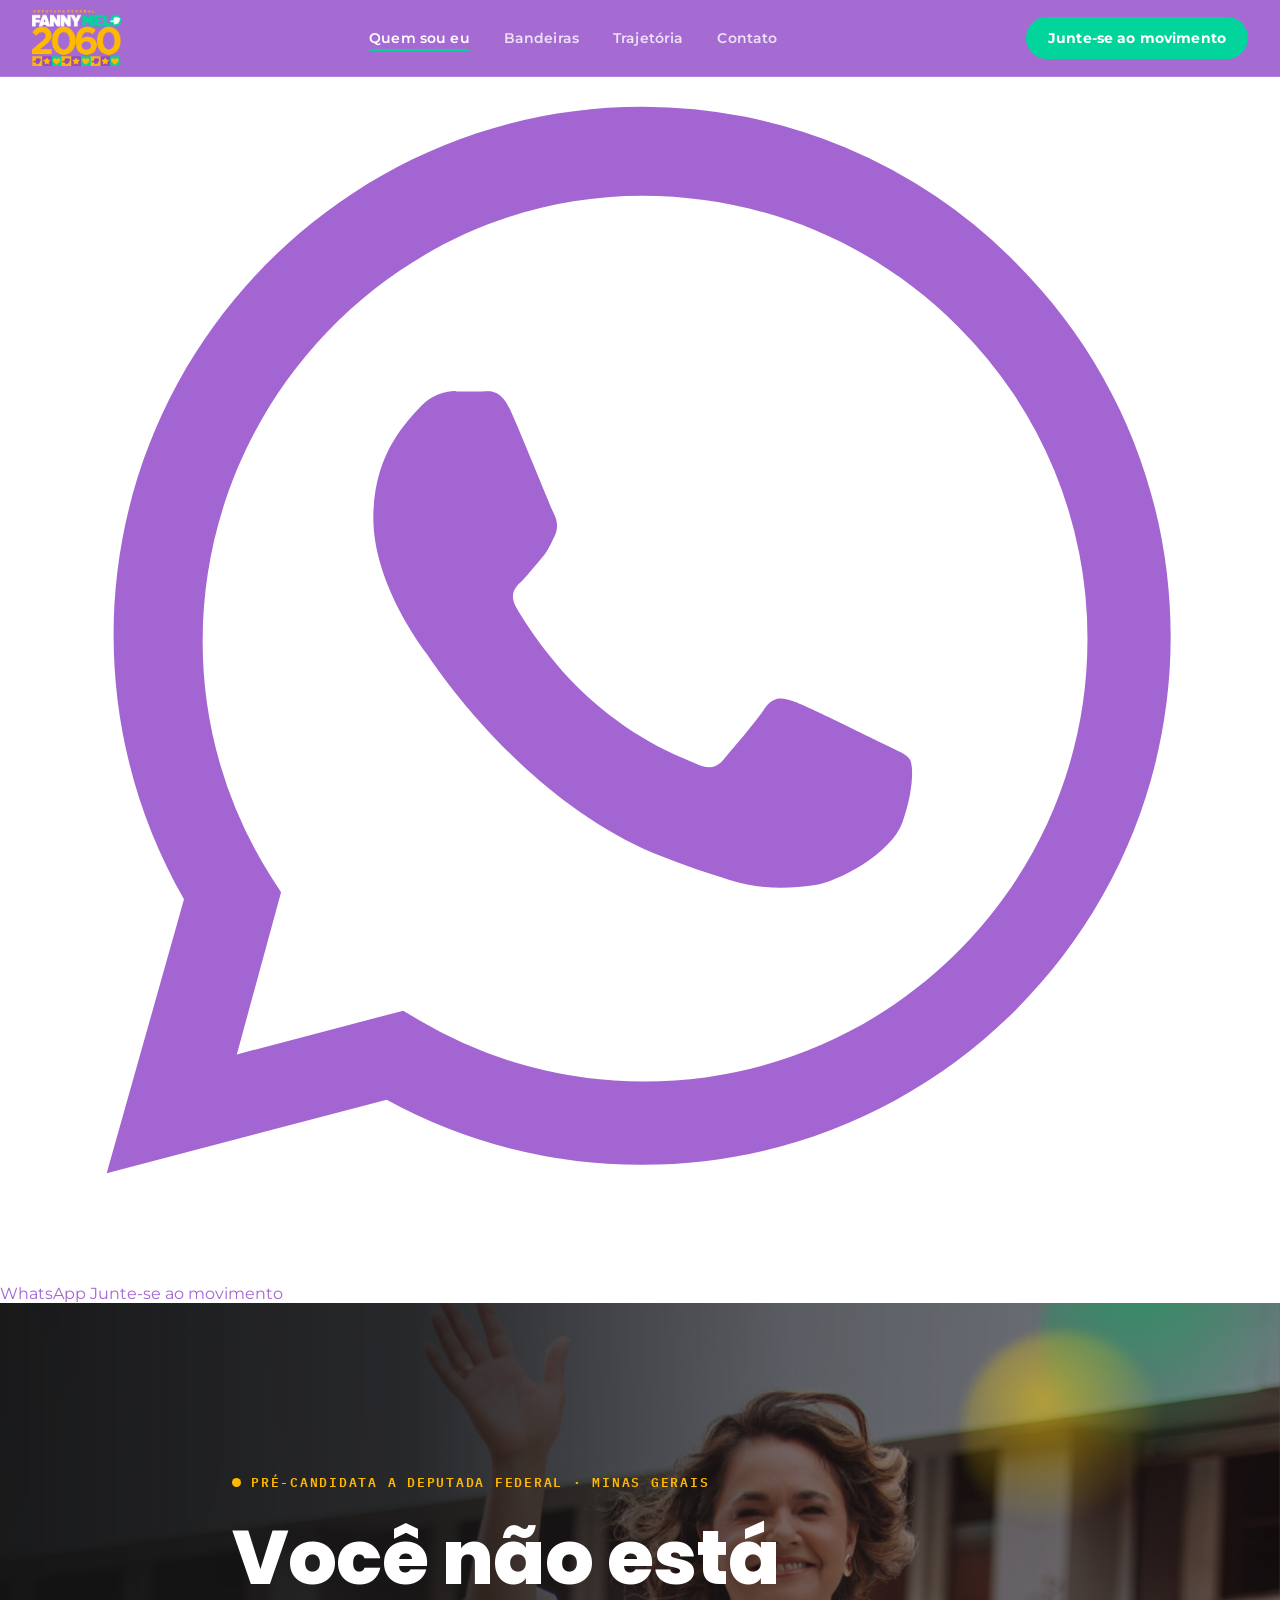
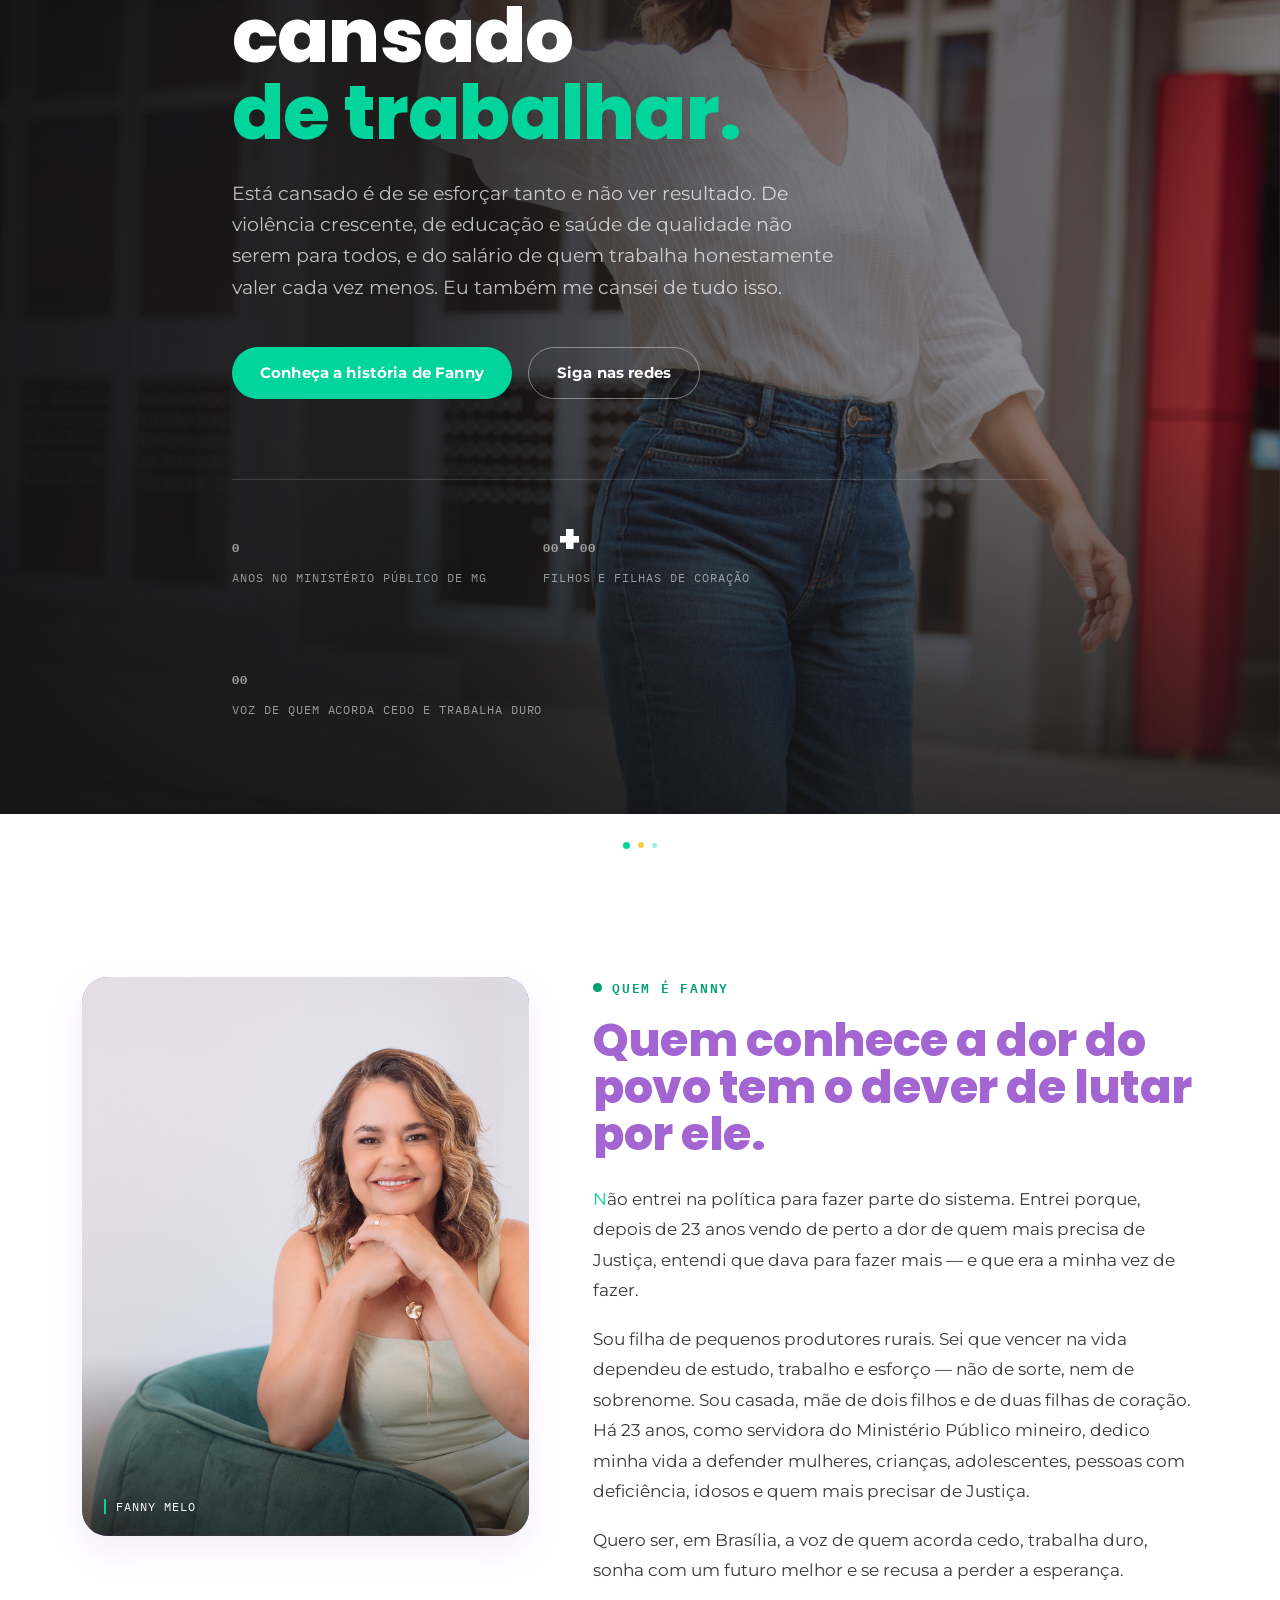
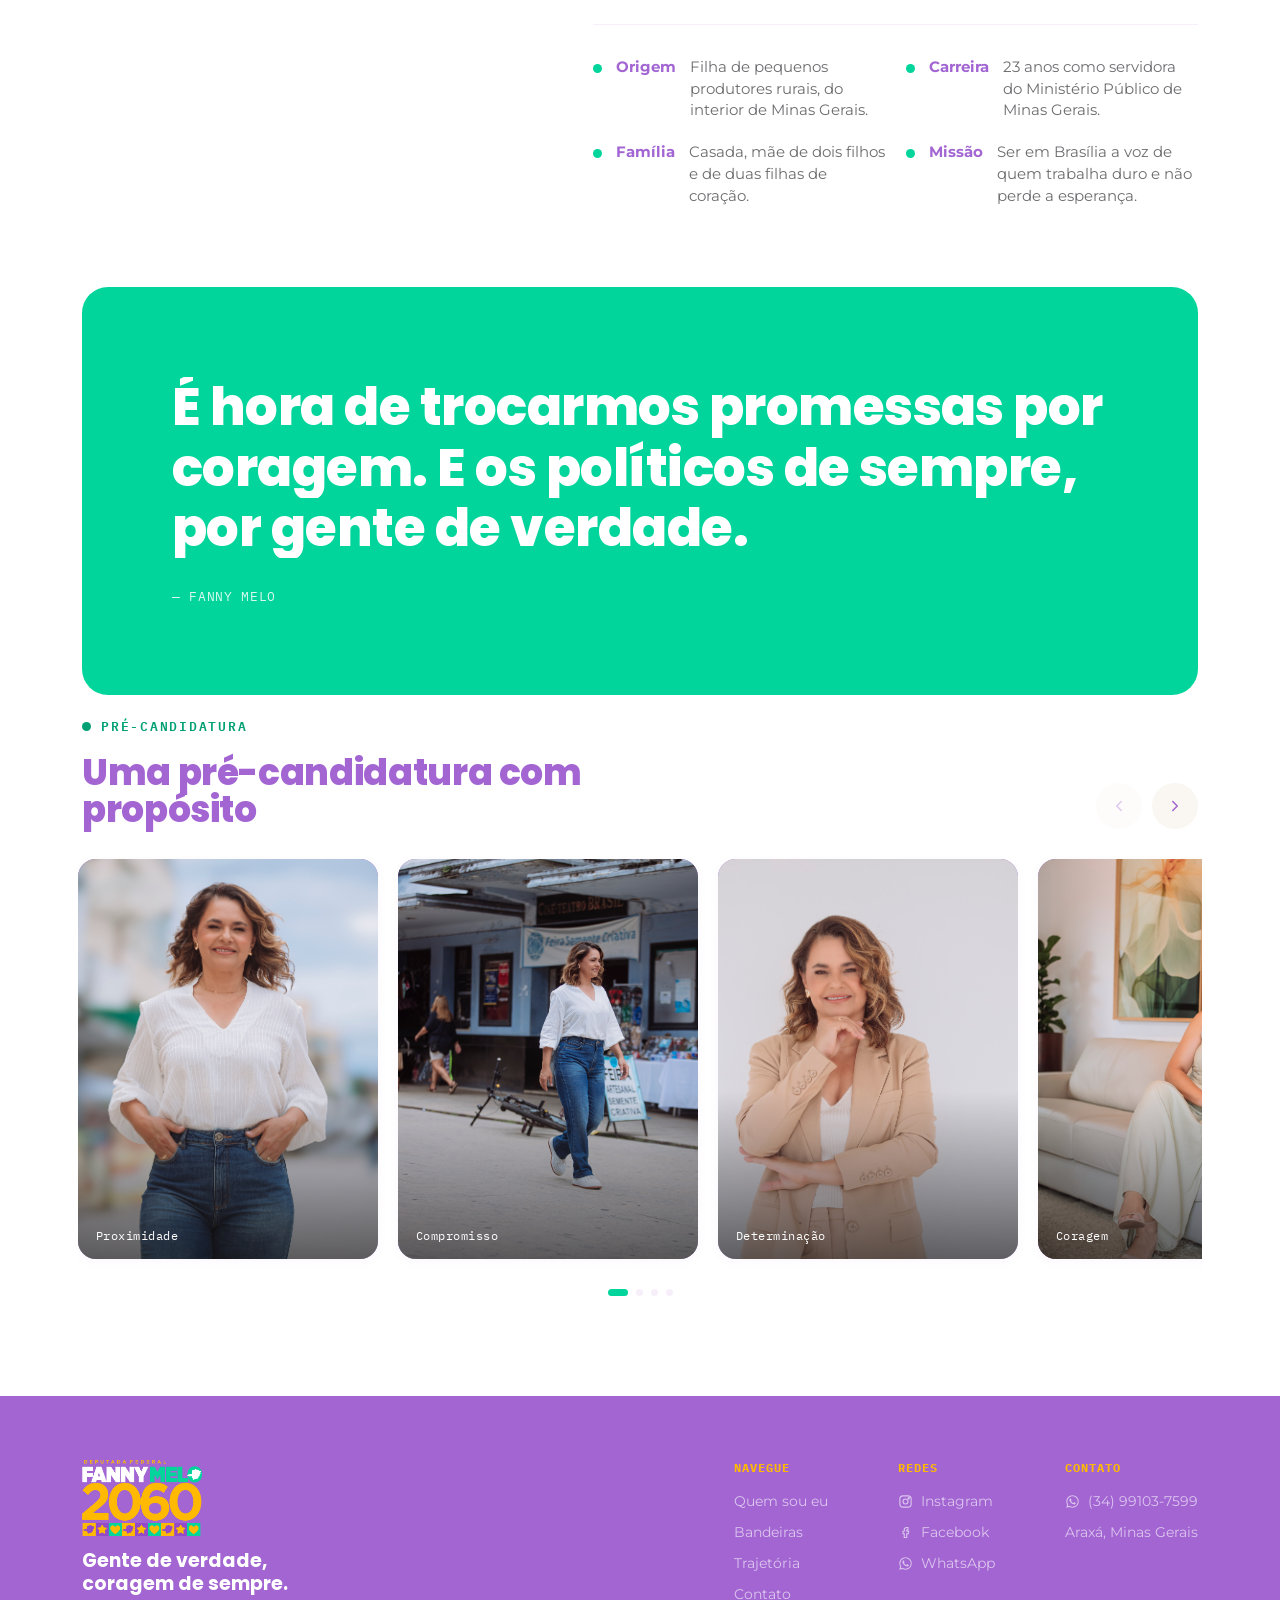
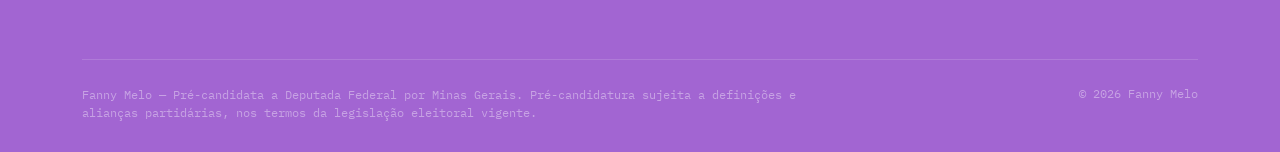
==== index.html @ 4b8de4c1 "Adiciona contadores animados e barra de acao mobile" ====
<!DOCTYPE html>
<html lang="pt-BR">
<head>
<meta charset="UTF-8">
<meta name="viewport" content="width=device-width, initial-scale=1.0">
<title>Fanny Melo | Pré-candidata a Deputada Federal</title>
<meta name="description" content="Fanny Melo — 23 anos defendendo mulheres, crianças, idosos e quem mais precisa de Justiça. Pré-candidata a Deputada Federal por Minas Gerais.">
<link rel="icon" href="data:image/svg+xml,%3Csvg xmlns='http://www.w3.org/2000/svg' viewBox='0 0 100 100'%3E%3Crect width='100' height='100' rx='20' fill='%23A265D2'/%3E%3Ccircle cx='32' cy='34' r='16' fill='%2300A859'/%3E%3Ccircle cx='58' cy='58' r='16' fill='%23FFB901'/%3E%3C/svg%3E">
<link rel="preconnect" href="https://fonts.googleapis.com">
<link rel="preconnect" href="https://fonts.gstatic.com" crossorigin>
<link href="https://fonts.googleapis.com/css2?family=Poppins:wght@600;700;800&family=Montserrat:wght@400;500;600;700;800&family=IBM+Plex+Mono:wght@500;600&display=swap" rel="stylesheet">
<link rel="stylesheet" href="assets/site.css">
</head>
<body>

<div class="scroll-progress" id="scrollProgress"></div>

<!-- ============ NAV ============ -->
<header class="nav">
  <a href="index.html" class="brand">
    <img src="assets/logo-fanny-melo.png" alt="Fanny Melo" class="logo-img">
  </a>
  <nav class="nav-links">
    <a href="index.html" class="active">Quem sou eu</a>
    <a href="bandeiras.html">Bandeiras</a>
    <a href="trajetoria.html">Trajetória</a>
    <a href="contato.html">Contato</a>
  </nav>
  <a href="contato.html" class="nav-cta">Junte-se ao movimento</a>
  <button class="burger" id="burgerBtn" aria-label="Abrir menu">
    <span></span><span></span><span></span>
  </button>
</header>

<div class="mobile-panel" id="mobilePanel">
  <a href="index.html">Quem <span>sou</span> eu</a>
  <a href="bandeiras.html">Band<span>e</span>iras</a>
  <a href="trajetoria.html">Trajet<span>ó</span>ria</a>
  <a href="contato.html">Cont<span>a</span>to</a>
</div>

<div class="mobile-action-bar">
  <a class="mab-btn mab-whats" href="https://wa.me/5534991037599" target="_blank" rel="noopener">
    <svg viewBox="0 0 24 24" fill="currentColor"><path d="M12.04 2C6.58 2 2.13 6.45 2.13 11.91c0 1.75.46 3.45 1.32 4.95L2 22l5.25-1.38a9.9 9.9 0 0 0 4.79 1.22h.01c5.46 0 9.9-4.45 9.9-9.9 0-2.65-1.03-5.14-2.9-7.01A9.82 9.82 0 0 0 12.04 2m0 1.67c2.24 0 4.35.87 5.93 2.46a8.23 8.23 0 0 1 2.42 5.86c0 4.57-3.72 8.29-8.31 8.29a8.27 8.27 0 0 1-4.22-1.15l-.3-.18-3.12.82.83-3.04-.2-.31a8.2 8.2 0 0 1-1.27-4.4c0-4.58 3.73-8.35 8.24-8.35M8.53 7.33c-.16 0-.43.06-.66.31-.22.25-.87.85-.87 2.07 0 1.22.89 2.4 1.01 2.56.12.17 1.75 2.67 4.25 3.73.6.24 1.06.39 1.42.5.6.19 1.14.16 1.57.1.48-.07 1.46-.6 1.67-1.18.21-.58.21-1.07.14-1.18-.06-.1-.23-.16-.47-.28-.25-.12-1.46-.72-1.69-.8-.22-.08-.39-.12-.56.12-.16.25-.64.8-.78.97-.14.16-.29.18-.53.06-.25-.12-1.04-.38-1.98-1.22-.73-.65-1.23-1.46-1.37-1.7-.14-.25-.02-.38.11-.5.11-.11.25-.29.37-.43.12-.14.16-.25.24-.41.08-.17.04-.31-.02-.43-.06-.12-.56-1.36-.78-1.86-.2-.48-.4-.42-.56-.42h-.47Z"/></svg>
    WhatsApp
  </a>
  <a class="mab-btn mab-primary" href="contato.html#redes">Junte-se ao movimento</a>
</div>

<!-- ============ HERO ============ -->
<section class="hero" id="topo">
  <div class="hero-bg"><img src="assets/hero-fanny.jpg" alt="Fanny Melo caminhando em uma rua de Minas Gerais, acenando"></div>
  <div class="hero-blobs"><div class="b1"></div><div class="b2"></div></div>
  <div class="wrap hero-inner">
    <div class="eyebrow reveal">Pré-candidata a<br class="mobile-break"> Deputada Federal ·<br class="mobile-break"> Minas Gerais</div>
    <h1 class="reveal" data-split>Você não está cansado <span class="hl">de trabalhar.</span></h1>
    <p class="lede reveal">
      Está cansado é de se esforçar tanto e não ver resultado. De violência crescente, de educação e
      saúde de qualidade não serem para todos, e do salário de quem trabalha honestamente valer cada vez menos.
      Eu também me cansei de tudo isso.
    </p>
    <div class="hero-ctas reveal">
      <a href="#quem-e-fanny" class="btn btn-primary">Conheça a história de Fanny</a>
      <a href="contato.html#redes" class="btn btn-outline">Siga nas redes</a>
    </div>
    <div class="hero-strip reveal">
      <div class="stat"><b><span class="count" data-count="23">0</span></b><span>Anos no Ministério Público de MG</span></div>
      <div class="stat"><b><span class="count" data-count="2" data-pad="2">00</span>+<span class="count" data-count="2" data-pad="2">00</span></b><span>Filhos e filhas de coração</span></div>
      <div class="stat"><b><span class="count" data-count="1" data-pad="2">00</span></b><span>Voz de quem acorda cedo e trabalha duro</span></div>
    </div>
  </div>
</section>

<div class="divider" aria-hidden="true"><span></span><span></span><span></span></div>

<!-- ============ QUEM É FANNY ============ -->
<section class="bio" id="quem-e-fanny">
  <div class="wrap bio-grid">
    <div class="bio-visual reveal img-reveal">
      <img src="assets/bio-fanny.jpg" alt="Fanny Melo, pré-candidata a Deputada Federal por Minas Gerais">
      <span class="tag">Fanny Melo</span>
    </div>
    <div class="bio-text">
      <div class="eyebrow reveal">Quem é Fanny</div>
      <h2 class="reveal" data-split>Quem conhece a dor do povo tem o dever de lutar por ele.</h2>
      <p class="reveal first-word">
        Não entrei na política para fazer parte do sistema. Entrei porque, depois de 23 anos vendo de perto
        a dor de quem mais precisa de Justiça, entendi que dava para fazer mais — e que era a minha vez de fazer.
      </p>
      <p class="reveal">
        Sou filha de pequenos produtores rurais. Sei que vencer na vida dependeu de estudo, trabalho e esforço —
        não de sorte, nem de sobrenome. Sou casada, mãe de dois filhos e de duas filhas de coração. Há 23 anos, como
        servidora do Ministério Público mineiro, dedico minha vida a defender mulheres, crianças, adolescentes,
        pessoas com deficiência, idosos e quem mais precisar de Justiça.
      </p>
      <p class="reveal">
        Quero ser, em Brasília, a voz de quem acorda cedo, trabalha duro, sonha com um futuro melhor e se recusa
        a perder a esperança.
      </p>

      <div class="bio-facts reveal">
        <div><span class="dot-ic"></span><div><b>Origem</b><p>Filha de pequenos produtores rurais, do interior de Minas Gerais.</p></div></div>
        <div><span class="dot-ic"></span><div><b>Carreira</b><p>23 anos como servidora do Ministério Público de Minas Gerais.</p></div></div>
        <div><span class="dot-ic"></span><div><b>Família</b><p>Casada, mãe de dois filhos e de duas filhas de coração.</p></div></div>
        <div><span class="dot-ic"></span><div><b>Missão</b><p>Ser em Brasília a voz de quem trabalha duro e não perde a esperança.</p></div></div>
      </div>
    </div>
  </div>
</section>

<!-- ============ QUOTE ============ -->
<div class="wrap">
  <section class="quote-block">
    <span class="quote-mark" aria-hidden="true">"</span>
    <div class="wrap">
      <blockquote class="reveal" data-split>
        É hora de trocarmos promessas por coragem. E os políticos de sempre, por gente de verdade.
      </blockquote>
      <cite class="reveal">— Fanny Melo</cite>
    </div>
  </section>
</div>

<!-- ============ GALERIA ============ -->
<section class="gallery-section">
  <div class="wrap">
    <div class="gallery-head-row">
      <div class="section-head reveal" style="margin-bottom:0;">
        <div class="eyebrow">Pré-candidatura</div>
        <h2 style="font-size:clamp(26px,3vw,36px);">Uma pré-candidatura com propósito</h2>
      </div>
      <div class="carousel-arrows reveal">
        <button class="carousel-arrow" id="galPrev" aria-label="Foto anterior">
          <svg width="18" height="18" viewBox="0 0 24 24" fill="none" stroke="currentColor" stroke-width="2" stroke-linecap="round" stroke-linejoin="round"><path d="M15 18l-6-6 6-6"/></svg>
        </button>
        <button class="carousel-arrow" id="galNext" aria-label="Próxima foto">
          <svg width="18" height="18" viewBox="0 0 24 24" fill="none" stroke="currentColor" stroke-width="2" stroke-linecap="round" stroke-linejoin="round"><path d="M9 18l6-6-6-6"/></svg>
        </button>
      </div>
    </div>
    <div class="carousel">
      <div class="carousel-track" id="galTrack">
        <figure class="reveal">
          <img src="assets/gallery-2.jpg" alt="Fanny Melo caminhando pelo centro de Araxá, Minas Gerais">
          <figcaption>Proximidade</figcaption>
        </figure>
        <figure class="reveal">
          <img src="assets/gallery-4.jpg" alt="Fanny Melo na Feira Semente Criativa, em Araxá">
          <figcaption>Compromisso</figcaption>
        </figure>
        <figure class="reveal">
          <img src="assets/gallery-3.jpg" alt="Fanny Melo com o Cristo de Araxá ao fundo">
          <figcaption>Determinação</figcaption>
        </figure>
        <figure class="reveal">
          <img src="assets/gallery-1.jpg" alt="Fanny Melo em retrato institucional">
          <figcaption>Coragem</figcaption>
        </figure>
      </div>
    </div>
    <div class="carousel-dots-row">
      <div class="carousel-dots" id="galDots"></div>
    </div>
  </div>
</section>

<!-- ============ FOOTER ============ -->
<footer>
  <div class="wrap">
    <div class="footer-top">
      <div>
        <img src="assets/logo-fanny-melo.png" alt="Fanny Melo" class="logo-img">
        <div class="slogan">Gente de verdade, coragem de sempre.</div>
      </div>
      <div class="footer-cols">
        <div class="footer-col">
          <h4>Navegue</h4>
          <a href="index.html">Quem sou eu</a>
          <a href="bandeiras.html">Bandeiras</a>
          <a href="trajetoria.html">Trajetória</a>
          <a href="contato.html">Contato</a>
        </div>
        <div class="footer-col">
          <h4>Redes</h4>
          <a href="https://www.instagram.com/fannymelo.araxa/" target="_blank" rel="noopener">
            <svg viewBox="0 0 24 24" fill="none" stroke="currentColor" stroke-width="1.8"><rect x="3" y="3" width="18" height="18" rx="5"/><circle cx="12" cy="12" r="4"/><circle cx="17.2" cy="6.8" r="1"/></svg>
            Instagram
          </a>
          <a href="https://www.facebook.com/fannymelo.araxa/" target="_blank" rel="noopener">
            <svg viewBox="0 0 24 24" fill="none" stroke="currentColor" stroke-width="1.8"><path d="M14 8h2V4h-2a4 4 0 0 0-4 4v2H8v4h2v6h4v-6h2.5l.5-4H14V8z"/></svg>
            Facebook
          </a>
          <a href="https://wa.me/5534991037599" target="_blank" rel="noopener">
            <svg viewBox="0 0 24 24" fill="currentColor"><path d="M12.04 2C6.58 2 2.13 6.45 2.13 11.91c0 1.75.46 3.45 1.32 4.95L2 22l5.25-1.38a9.9 9.9 0 0 0 4.79 1.22h.01c5.46 0 9.9-4.45 9.9-9.9 0-2.65-1.03-5.14-2.9-7.01A9.82 9.82 0 0 0 12.04 2m0 1.67c2.24 0 4.35.87 5.93 2.46a8.23 8.23 0 0 1 2.42 5.86c0 4.57-3.72 8.29-8.31 8.29a8.27 8.27 0 0 1-4.22-1.15l-.3-.18-3.12.82.83-3.04-.2-.31a8.2 8.2 0 0 1-1.27-4.4c0-4.58 3.73-8.35 8.24-8.35M8.53 7.33c-.16 0-.43.06-.66.31-.22.25-.87.85-.87 2.07 0 1.22.89 2.4 1.01 2.56.12.17 1.75 2.67 4.25 3.73.6.24 1.06.39 1.42.5.6.19 1.14.16 1.57.1.48-.07 1.46-.6 1.67-1.18.21-.58.21-1.07.14-1.18-.06-.1-.23-.16-.47-.28-.25-.12-1.46-.72-1.69-.8-.22-.08-.39-.12-.56.12-.16.25-.64.8-.78.97-.14.16-.29.18-.53.06-.25-.12-1.04-.38-1.98-1.22-.73-.65-1.23-1.46-1.37-1.7-.14-.25-.02-.38.11-.5.11-.11.25-.29.37-.43.12-.14.16-.25.24-.41.08-.17.04-.31-.02-.43-.06-.12-.56-1.36-.78-1.86-.2-.48-.4-.42-.56-.42h-.47Z"/></svg>
            WhatsApp
          </a>
        </div>
        <div class="footer-col">
          <h4>Contato</h4>
          <a href="https://wa.me/5534991037599" target="_blank" rel="noopener">
            <svg viewBox="0 0 24 24" fill="currentColor"><path d="M12.04 2C6.58 2 2.13 6.45 2.13 11.91c0 1.75.46 3.45 1.32 4.95L2 22l5.25-1.38a9.9 9.9 0 0 0 4.79 1.22h.01c5.46 0 9.9-4.45 9.9-9.9 0-2.65-1.03-5.14-2.9-7.01A9.82 9.82 0 0 0 12.04 2m0 1.67c2.24 0 4.35.87 5.93 2.46a8.23 8.23 0 0 1 2.42 5.86c0 4.57-3.72 8.29-8.31 8.29a8.27 8.27 0 0 1-4.22-1.15l-.3-.18-3.12.82.83-3.04-.2-.31a8.2 8.2 0 0 1-1.27-4.4c0-4.58 3.73-8.35 8.24-8.35M8.53 7.33c-.16 0-.43.06-.66.31-.22.25-.87.85-.87 2.07 0 1.22.89 2.4 1.01 2.56.12.17 1.75 2.67 4.25 3.73.6.24 1.06.39 1.42.5.6.19 1.14.16 1.57.1.48-.07 1.46-.6 1.67-1.18.21-.58.21-1.07.14-1.18-.06-.1-.23-.16-.47-.28-.25-.12-1.46-.72-1.69-.8-.22-.08-.39-.12-.56.12-.16.25-.64.8-.78.97-.14.16-.29.18-.53.06-.25-.12-1.04-.38-1.98-1.22-.73-.65-1.23-1.46-1.37-1.7-.14-.25-.02-.38.11-.5.11-.11.25-.29.37-.43.12-.14.16-.25.24-.41.08-.17.04-.31-.02-.43-.06-.12-.56-1.36-.78-1.86-.2-.48-.4-.42-.56-.42h-.47Z"/></svg>
            (34) 99103-7599
          </a>
          <p>Araxá, Minas Gerais</p>
        </div>
      </div>
    </div>
    <div class="footer-bottom">
      <p class="footer-legal">Fanny Melo — Pré-candidata a Deputada Federal por Minas Gerais. Pré-candidatura sujeita a definições e alianças partidárias, nos termos da legislação eleitoral vigente.</p>
      <p>© 2026 Fanny Melo</p>
    </div>
  </div>
</footer>

<script src="assets/site.js" defer></script>
</body>
</html>
---- assets/site.css ----
/* ============ TOKENS ============ */
:root{
  --branco:#FFFFFF;
  --off-white:#FAF7F2;
  --grafite:#A265D2;
  --grafite-2:#38383a;
  --grafite-3:#6d6d70;
  --laranja:#01D59B;
  --laranja-escuro:#01A074;
  --laranja-fumo:#E5FAF3;
  --dourado:#FFB901;
  --linha-clara: rgba(162,101,210,0.10);
  --linha-escura: rgba(255,255,255,0.14);
  --display: 'Poppins', sans-serif;
  --corpo: 'Montserrat', sans-serif;
  --mono: 'IBM Plex Mono', monospace;
  --container: 1180px;
  --r-sm: 12px;
  --r-md: 18px;
  --r-lg: 26px;
  --r-pill: 999px;
  --shadow-sm: 0 2px 10px rgba(162,101,210,.06);
  --shadow-md: 0 14px 34px rgba(162,101,210,.12);
  --shadow-warm: 0 14px 30px rgba(1,213,155,.28);
}
*{margin:0;padding:0;box-sizing:border-box;}
html{scroll-behavior:smooth;}
body{
  font-family:var(--corpo);
  color:var(--grafite);
  background:var(--branco);
  -webkit-font-smoothing:antialiased;
  overflow-x:hidden;
}
img{max-width:100%;display:block;}
a{color:inherit;text-decoration:none;}
ul{list-style:none;}
.wrap{max-width:var(--container);margin:0 auto;padding:0 32px;}
@media (max-width:640px){.wrap{padding:0 22px;}}

.eyebrow{
  font-family:var(--mono);
  font-size:12.5px;
  font-weight:600;
  letter-spacing:.14em;
  text-transform:uppercase;
  display:inline-flex;
  align-items:center;
  gap:10px;
}
.eyebrow::before{
  content:"";
  width:9px;height:9px;border-radius:50%;
  background:currentColor;
  display:inline-block;
}
.mobile-break{display:none;}
@media (max-width:640px){.mobile-break{display:inline;}}
h1,h2,h3{font-family:var(--display);font-weight:800;line-height:1.02;letter-spacing:-.01em;}

.dot-ic{width:9px;height:9px;border-radius:50%;background:var(--laranja);display:inline-block;flex-shrink:0;}

.scroll-progress{position:fixed;top:0;left:0;height:3px;width:0%;background:linear-gradient(90deg,var(--laranja),var(--dourado));z-index:200;}

/* ============ REVEAL SYSTEM ============ */
.reveal{opacity:0;transform:translateY(28px);transition:opacity .8s cubic-bezier(.2,.7,.2,1), transform .8s cubic-bezier(.2,.7,.2,1);}
.reveal.in{opacity:1;transform:translateY(0);}

/* word-stagger reveal for headlines/quotes (data-split) */
.reveal[data-split]{opacity:0;transform:none;transition:none;}
.reveal[data-split].split-ready{opacity:1;}
.split-mask{display:inline-block;overflow:hidden;vertical-align:top;}
.split-word{display:inline-block;transform:translateY(115%);opacity:0;transition:transform .8s cubic-bezier(.16,.84,.24,1), opacity .5s ease;}
.reveal.in .split-word{transform:translateY(0);opacity:1;}

/* clip-path wipe reveal for photography — clip lives on the <img>, not the
   observed container, so the IntersectionObserver always sees a full-area
   target (a clipped target can under-report its intersection ratio) */
.reveal.img-reveal{opacity:1;transform:none;}
.reveal.img-reveal img{clip-path:inset(0 0 0 100%);transition:clip-path 1.05s cubic-bezier(.16,.84,.24,1);}
.reveal.img-reveal.in img{clip-path:inset(0 0 0 0%);}

/* icon line-draw, paired with pillar-card reveal */
.ic-circle svg{stroke-dasharray:200;stroke-dashoffset:200;transition:stroke-dashoffset 1.1s cubic-bezier(.16,.84,.24,1);transition-delay:.2s;}
.reveal.in .ic-circle svg{stroke-dashoffset:0;}

@media (prefers-reduced-motion: reduce){
  .reveal, .reveal[data-split], .split-word, .reveal.img-reveal img, .hero-bg img, .ic-circle svg{
    transition:none !important; animation:none !important;
  }
  .reveal{opacity:1;transform:none;}
  .reveal[data-split]{opacity:1;}
  .split-word{opacity:1;transform:none;}
  .reveal.img-reveal img{clip-path:none;}
  .ic-circle svg{stroke-dashoffset:0;}
  .nav-cta{animation:none;}
  .pillar-card{transform:none !important;}
}

/* ============ LOGO ============ */
.logo-img{display:block;height:40px;width:auto;}
.nav .logo-img{height:56px;}
footer .logo-img{height:76px;}

/* ============ NAV ============ */
.nav{
  position:fixed;top:0;left:0;right:0;z-index:100;
  display:flex;align-items:center;justify-content:space-between;
  padding:10px 32px;
  background:rgba(162,101,210,0.96);
  backdrop-filter:blur(10px);
  border-bottom:1px solid var(--linha-escura);
  transition:background .3s ease;
}
.nav .brand{display:flex;align-items:center;gap:10px;}
.nav-links{display:flex;gap:34px;align-items:center;}
.nav-links a{
  font-family:var(--corpo);font-size:14px;font-weight:600;
  letter-spacing:.01em;color:rgba(255,255,255,.8);
  position:relative;padding:4px 0;
}
.nav-links a::after{
  content:"";position:absolute;left:0;bottom:0;height:2px;width:0;border-radius:var(--r-pill);
  background:var(--laranja);transition:width .25s ease;
}
.nav-links a:hover::after, .nav-links a.active::after{width:100%;}
.nav-links a.active{color:var(--branco);}
.nav-cta{
  font-family:var(--corpo);font-size:14px;font-weight:700;
  background:var(--laranja);color:var(--branco);
  padding:12px 22px;border-radius:var(--r-pill);letter-spacing:.01em;
  transition:background .2s ease, transform .2s ease, box-shadow .2s ease;
  white-space:nowrap;
  animation:ctaPulse 3.4s ease-in-out infinite;
}
.nav-cta:hover{background:var(--dourado);color:var(--grafite);transform:translateY(-2px);box-shadow:var(--shadow-warm);animation-play-state:paused;}
@keyframes ctaPulse{
  0%,100%{box-shadow:0 0 0 0 rgba(1,213,155,.4);}
  50%{box-shadow:0 0 0 7px rgba(1,213,155,0);}
}
.burger{display:none;flex-direction:column;gap:5px;cursor:pointer;background:none;border:none;padding:6px;}
.burger span{width:24px;height:2px;border-radius:var(--r-pill);background:var(--branco);display:block;transition:transform .25s ease, opacity .25s ease;}
.burger.open span:nth-child(1){transform:translateY(7px) rotate(45deg);}
.burger.open span:nth-child(2){opacity:0;}
.burger.open span:nth-child(3){transform:translateY(-7px) rotate(-45deg);}
.mobile-panel{
  position:fixed;inset:0;background:var(--grafite);z-index:99;
  display:flex;flex-direction:column;justify-content:center;align-items:flex-start;
  padding:32px;gap:20px;
  transform:translateY(-100%);transition:transform .4s cubic-bezier(.2,.8,.2,1);
}
.mobile-panel.open{transform:translateY(0);}
.mobile-panel a{
  font-family:var(--display);font-size:24px;color:var(--branco);font-weight:700;
}
.mobile-panel a span{color:var(--laranja);}

@media (max-width:900px){
  .nav-links{display:none;}
  .nav-cta{display:none;}
  .burger{display:flex;}
}

/* ============ HERO ============ */
.hero{
  position:relative;
  background:var(--grafite);
  color:var(--branco);
  padding:168px 0 96px;
  overflow:hidden;
}
.hero-bg{position:absolute;inset:0;z-index:0;}
.hero-bg img{width:100%;height:100%;object-fit:cover;object-position:62% 3%;animation:heroKen 1.7s cubic-bezier(.16,.84,.24,1) both;}
@keyframes heroKen{from{transform:scale(1.08);opacity:.001;}to{transform:scale(1);opacity:1;}}
.hero-bg::after{
  content:"";position:absolute;inset:0;
  background:
    linear-gradient(90deg, rgba(20,20,21,.97) 0%, rgba(20,20,21,.88) 32%, rgba(20,20,21,.55) 62%, rgba(20,20,21,.35) 100%),
    linear-gradient(0deg, rgba(20,20,21,.75) 0%, rgba(20,20,21,0) 34%);
}
.hero-blobs{position:absolute;top:-10%;right:-8%;width:640px;max-width:70vw;height:640px;pointer-events:none;z-index:1;}
.hero-blobs .b1{position:absolute;top:0;right:60px;width:280px;height:280px;border-radius:50%;background:radial-gradient(circle at 35% 30%, rgba(0,168,89,.55), rgba(0,168,89,0) 70%);filter:blur(6px);}
.hero-blobs .b2{position:absolute;top:140px;right:220px;width:200px;height:200px;border-radius:50%;background:radial-gradient(circle at 40% 35%, rgba(255,212,0,.5), rgba(255,212,0,0) 70%);filter:blur(6px);}
.hero-inner{position:relative;z-index:2;max-width:880px;}
.hero .eyebrow{color:var(--dourado);margin-bottom:26px;}
.hero h1{font-size:clamp(38px, 6vw, 76px);color:var(--branco);}
.hero h1 .hl{color:var(--laranja);}
.hero p.lede{
  font-family:var(--corpo);
  font-size:clamp(16px,1.7vw,19px);
  color:rgba(255,255,255,.72);
  max-width:620px;
  margin-top:26px;
  line-height:1.65;
}
.hero-ctas{display:flex;gap:16px;flex-wrap:wrap;margin-top:44px;}
.btn{
  font-family:var(--corpo);font-size:14.5px;font-weight:700;letter-spacing:.01em;
  padding:16px 28px;border-radius:var(--r-pill);display:inline-flex;align-items:center;gap:10px;
  transition:transform .22s cubic-bezier(.2,.8,.3,1.3), background .2s ease, color .2s ease, border-color .2s ease, box-shadow .2s ease;
}
.btn-primary{background:var(--laranja);color:var(--branco);}
.btn-primary:hover{background:var(--dourado);color:var(--grafite);transform:translateY(-3px) scale(1.02);box-shadow:var(--shadow-warm);}
.btn-outline{border:1.5px solid rgba(255,255,255,.4);color:var(--branco);}
.btn-outline:hover{border-color:var(--branco);background:rgba(255,255,255,.08);transform:translateY(-3px) scale(1.02);}
.hero-strip{
  margin-top:80px;padding-top:30px;border-top:1px solid var(--linha-escura);
  display:flex;gap:56px;flex-wrap:wrap;
}
.hero-strip .stat b{
  font-family:var(--display);font-size:38px;color:var(--branco);display:block;font-weight:800;
}
.hero-strip .stat span{
  font-family:var(--mono);font-size:12px;color:rgba(255,255,255,.55);
  text-transform:uppercase;letter-spacing:.08em;
}

/* ============ divider ============ */
.divider{display:flex;justify-content:center;align-items:center;gap:8px;padding:28px 0;}
.divider span{width:7px;height:7px;border-radius:50%;background:var(--laranja);}
.divider span:nth-child(2){background:var(--dourado);opacity:.75;width:6px;height:6px;}
.divider span:nth-child(3){background:var(--laranja);opacity:.4;width:5px;height:5px;}
.divider.on-dark span{background:var(--dourado);}

/* ============ PAGE HERO (bandeiras/trajetória/contato) ============ */
.page-hero{
  background:var(--grafite);color:var(--branco);
  padding:150px 0 76px;position:relative;overflow:hidden;
}
.page-hero .blob{position:absolute;top:-120px;right:-100px;width:420px;height:420px;border-radius:50%;
  background:radial-gradient(circle at 35% 30%, rgba(0,168,89,.45), rgba(0,168,89,0) 70%);filter:blur(4px);pointer-events:none;}
.page-hero .eyebrow{color:var(--dourado);margin-bottom:18px;}
.page-hero h1{font-size:clamp(34px,4.6vw,58px);color:var(--branco);position:relative;z-index:1;}
.page-hero p{margin-top:18px;font-size:16.5px;color:rgba(255,255,255,.65);max-width:620px;line-height:1.7;position:relative;z-index:1;}

/* ============ QUEM É FANNY ============ */
.bio{padding:100px 0 60px;background:var(--branco);}
.bio-grid{display:grid;grid-template-columns:.85fr 1.15fr;gap:64px;align-items:start;}
.bio-visual{
  position:relative;aspect-ratio:4/5;background:var(--grafite);
  border-radius:var(--r-lg);overflow:hidden;box-shadow:var(--shadow-md);
}
.bio-visual img{width:100%;height:100%;object-fit:cover;display:block;}
.bio-visual::after{
  content:"";position:absolute;inset:0;
  background:linear-gradient(0deg, rgba(20,20,21,.6) 0%, rgba(20,20,21,0) 32%);
  pointer-events:none;
}
.bio-visual .tag{
  position:absolute;left:22px;bottom:22px;z-index:2;
  font-family:var(--mono);color:var(--branco);font-size:12px;
  letter-spacing:.08em;text-transform:uppercase;
  border-left:2px solid var(--laranja);padding-left:10px;
}
.bio-text .eyebrow{color:var(--laranja-escuro);margin-bottom:18px;}
.bio-text h2{font-size:clamp(30px,3.8vw,46px);margin-bottom:26px;color:var(--grafite);}
.bio-text p{font-size:16.5px;line-height:1.85;color:var(--grafite-2);margin-bottom:18px;}
.bio-text p.first-word::first-letter{color:var(--laranja);}
.bio-facts{
  display:grid;grid-template-columns:1fr 1fr;gap:20px;margin-top:38px;
  padding-top:32px;border-top:1px solid var(--linha-clara);
}
.bio-facts div{display:flex;gap:14px;align-items:flex-start;}
.bio-facts .dot-ic{margin-top:7px;}
.bio-facts p{font-size:14.5px;color:var(--grafite-3);margin:0;line-height:1.5;}
.bio-facts b{display:block;font-family:var(--corpo);color:var(--grafite);font-size:15px;margin-bottom:2px;font-weight:700;}

@media (max-width:900px){
  .bio-grid{grid-template-columns:1fr;}
  .bio-facts{grid-template-columns:1fr;}
}

/* ============ QUOTE BLOCK ============ */
.quote-block{
  background:var(--laranja);color:var(--branco);
  padding:90px 0;position:relative;overflow:hidden;
  border-radius:var(--r-lg);max-width:calc(var(--container) + 64px);margin:20px auto 0;
}
.quote-block .wrap{max-width:1000px;}
.quote-block blockquote{
  font-family:var(--display);font-weight:800;
  font-size:clamp(26px,4.2vw,52px);
  line-height:1.16;max-width:960px;letter-spacing:-.01em;
}
.quote-block cite{
  display:block;margin-top:30px;font-style:normal;
  font-family:var(--mono);font-size:13px;letter-spacing:.05em;
  text-transform:uppercase;color:rgba(255,255,255,.85);
}
.quote-mark{
  position:absolute;font-family:var(--display);font-weight:900;
  font-size:380px;color:rgba(255,255,255,.14);top:-120px;right:0;
  line-height:1;pointer-events:none;
}

/* ============ BANDEIRAS ============ */
.pillars{padding:80px 0 100px;background:var(--off-white);}
.section-head{max-width:680px;margin-bottom:56px;}
.section-head .eyebrow{color:var(--laranja-escuro);margin-bottom:18px;}
.section-head h2{font-size:clamp(30px,3.8vw,46px);color:var(--grafite);}
.section-head p{margin-top:18px;font-size:16px;color:var(--grafite-3);line-height:1.7;}

.pillars-grid{display:grid;grid-template-columns:repeat(3,1fr);gap:22px;perspective:1100px;}
.pillar-card{
  background:var(--branco);padding:34px 30px;min-height:250px;border-radius:var(--r-md);
  display:flex;flex-direction:column;gap:16px;box-shadow:var(--shadow-sm);
  transition:transform .25s cubic-bezier(.2,.8,.3,1.2), box-shadow .25s ease;
  transform-style:preserve-3d;will-change:transform;
}
.pillar-card:hover{transform:translateY(-6px);box-shadow:var(--shadow-md);}
.pillar-card .ic-circle{
  width:44px;height:44px;border-radius:50%;background:var(--laranja-fumo);
  display:flex;align-items:center;justify-content:center;color:var(--laranja-escuro);
  transition:transform .3s cubic-bezier(.3,.8,.4,1.4);
}
.pillar-card:hover .ic-circle{transform:scale(1.12) rotate(-6deg);}
.pillar-card h3{
  font-family:var(--display);font-size:21px;font-weight:700;color:var(--grafite);
  letter-spacing:0;line-height:1.2;
}
.pillar-card p{font-size:14.5px;color:var(--grafite-3);line-height:1.65;}

@media (max-width:900px){.pillars-grid{grid-template-columns:repeat(2,1fr);}}
@media (max-width:640px){.pillars-grid{grid-template-columns:1fr;}}

/* ============ GALERIA / CARROSSEL ============ */
.gallery-section{background:var(--branco);padding:20px 0 100px;}
.gallery-head-row{display:flex;justify-content:space-between;align-items:flex-end;gap:24px;flex-wrap:wrap;margin-bottom:30px;}
.carousel{position:relative;}
.carousel-track{
  display:flex;gap:20px;overflow-x:auto;scroll-snap-type:x mandatory;
  padding:4px 4px 12px;margin:-4px -4px 0;
  scrollbar-width:none;-ms-overflow-style:none;
}
.carousel-track::-webkit-scrollbar{display:none;}
.carousel-track figure{
  position:relative;flex:0 0 auto;width:min(78vw,300px);aspect-ratio:3/4;overflow:hidden;margin:0;
  background:var(--grafite);border-radius:var(--r-md);box-shadow:var(--shadow-sm);scroll-snap-align:start;
}
.carousel-track img{
  width:100%;height:100%;object-fit:cover;display:block;
  transition:transform .6s cubic-bezier(.2,.7,.2,1);
}
.carousel-track figure:hover img{transform:scale(1.06);}
.carousel-track figure::after{
  content:"";position:absolute;inset:0;
  background:linear-gradient(0deg, rgba(20,20,21,.62) 0%, rgba(20,20,21,0) 42%);
}
.carousel-track figcaption{
  position:absolute;left:18px;bottom:16px;right:18px;
  font-family:var(--mono);color:var(--branco);font-size:12px;letter-spacing:.04em;
  z-index:2;
}
.carousel-arrows{display:flex;gap:10px;}
.carousel-arrow{
  width:46px;height:46px;border-radius:50%;background:var(--off-white);border:none;cursor:pointer;
  display:flex;align-items:center;justify-content:center;color:var(--grafite);
  transition:background .25s ease, color .25s ease, transform .25s ease;
}
.carousel-arrow:hover{background:var(--laranja);color:var(--branco);transform:scale(1.08);}
.carousel-arrow:disabled{opacity:.35;cursor:default;pointer-events:none;}
.carousel-dots-row{display:flex;justify-content:center;margin-top:18px;}
.carousel-dots{display:flex;gap:8px;}
.carousel-dots span{width:7px;height:7px;border-radius:50%;background:var(--linha-clara);transition:.25s ease;}
.carousel-dots span.active{background:var(--laranja);width:20px;border-radius:var(--r-pill);}
@media (max-width:640px){.carousel-arrows{display:none;}}

/* ============ TRAJETÓRIA ============ */
.timeline-section{background:var(--grafite);color:var(--branco);padding:100px 0;}
.timeline-section .eyebrow{color:var(--dourado);margin-bottom:18px;}
.timeline-section .section-head h2{color:var(--branco);}
.timeline-section .section-head p{color:rgba(255,255,255,.6);}

.timeline{margin-top:60px;position:relative;}
.timeline-line{position:absolute;left:22px;top:8px;bottom:8px;width:2px;border-radius:var(--r-pill);background:var(--linha-escura);overflow:hidden;}
.timeline-line-fill{position:absolute;left:0;top:0;width:100%;height:0%;background:linear-gradient(var(--laranja),var(--dourado));}
@media (prefers-reduced-motion: reduce){.timeline-line-fill{height:100% !important;}}
.t-item{display:grid;grid-template-columns:46px 1fr;gap:28px;padding-bottom:52px;position:relative;}
.t-item:last-child{padding-bottom:0;}
.t-dot{
  width:46px;height:46px;border-radius:50%;background:var(--grafite);
  border:1px solid var(--linha-escura);
  display:flex;align-items:center;justify-content:center;
  position:relative;z-index:2;transition:transform .3s ease, background .35s ease, border-color .35s ease, box-shadow .35s ease;
}
.t-dot .dot-ic{width:11px;height:11px;background:var(--laranja);}
.t-item:hover .t-dot{transform:scale(1.15);}
.t-dot.lit{background:var(--laranja);border-color:var(--laranja);box-shadow:0 0 0 6px rgba(1,213,155,.16);}
@media (prefers-reduced-motion: reduce){.t-dot{background:var(--laranja);border-color:var(--laranja);}}
.t-body .t-year{
  font-family:var(--mono);font-size:12.5px;color:var(--dourado);
  letter-spacing:.08em;text-transform:uppercase;margin-bottom:8px;display:block;
}
.t-body h3{font-family:var(--display);font-weight:700;font-size:24px;margin-bottom:10px;}
.t-body p{font-size:15px;color:rgba(255,255,255,.62);line-height:1.7;max-width:640px;}

@media (max-width:640px){
  .timeline-line{left:18px;}
  .t-item{grid-template-columns:38px 1fr;gap:18px;}
  .t-dot{width:38px;height:38px;}
}

/* ============ JUNTE-SE / CONTATO ============ */
.join{padding:64px 0 110px;background:var(--branco);scroll-margin-top:84px;}
.join-grid{display:grid;grid-template-columns:.9fr 1.1fr;gap:56px;align-items:start;}
.join-photo{
  position:relative;aspect-ratio:4/5;border-radius:var(--r-lg);overflow:hidden;background:var(--grafite);
  margin-bottom:28px;max-width:340px;box-shadow:var(--shadow-md);
}
.join-photo img{width:100%;height:100%;object-fit:cover;display:block;}
.join-photo::after{
  content:"";position:absolute;inset:0;
  background:linear-gradient(0deg, rgba(20,20,21,.55) 0%, rgba(20,20,21,0) 30%);
  pointer-events:none;
}
.join-photo .tag{
  position:absolute;left:20px;bottom:18px;z-index:2;
  font-family:var(--mono);color:var(--branco);font-size:11.5px;
  letter-spacing:.08em;text-transform:uppercase;
  border-left:2px solid var(--laranja);padding-left:9px;
}
.join-copy .eyebrow{color:var(--laranja-escuro);margin-bottom:18px;}
.join-copy h2{font-size:clamp(28px,3.4vw,44px);color:var(--grafite);margin-bottom:22px;}
.join-copy p{font-size:16px;color:var(--grafite-3);line-height:1.75;margin-bottom:28px;max-width:480px;}
.social-row{display:flex;gap:14px;flex-wrap:wrap;}
.social-pill{
  font-family:var(--corpo);font-size:14px;font-weight:600;
  background:var(--off-white);padding:13px 20px;border-radius:var(--r-pill);
  display:inline-flex;align-items:center;gap:10px;color:var(--grafite-2);
  transition:.25s cubic-bezier(.2,.8,.3,1.2);
}
.social-pill svg{width:18px;height:18px;flex-shrink:0;}
.social-pill:hover{background:var(--laranja);color:var(--branco);transform:translateY(-3px);box-shadow:var(--shadow-warm);}

.form-card{
  background:var(--off-white);
  padding:40px;border-radius:var(--r-lg);box-shadow:var(--shadow-sm);
}
.form-card .form-eyebrow{
  font-family:var(--mono);font-size:12px;color:var(--laranja-escuro);
  text-transform:uppercase;letter-spacing:.08em;margin-bottom:6px;display:block;
}
.form-card h3{font-family:var(--display);font-size:24px;color:var(--grafite);margin-bottom:22px;font-weight:700;}
.field{margin-bottom:18px;}
.field label{
  display:block;font-family:var(--mono);font-size:11.5px;color:var(--grafite-3);
  text-transform:uppercase;letter-spacing:.06em;margin-bottom:8px;
}
.field input,.field textarea{
  width:100%;padding:14px 16px;border:1.5px solid var(--linha-clara);
  background:var(--branco);font-family:var(--corpo);font-size:14.5px;color:var(--grafite);
  border-radius:var(--r-sm);transition:border-color .2s ease, box-shadow .2s ease;
}
.field input:focus,.field textarea:focus{outline:none;border-color:var(--laranja);box-shadow:0 0 0 4px var(--laranja-fumo);}
.field textarea{resize:vertical;min-height:90px;}
.form-card .btn-primary{width:100%;justify-content:center;border:none;cursor:pointer;font-size:14.5px;}
.form-note{font-size:12.5px;color:var(--grafite-3);margin-top:14px;line-height:1.5;}

@media (max-width:900px){.join-grid{grid-template-columns:1fr;}}

/* ============ FOOTER ============ */
footer{background:var(--grafite);color:rgba(255,255,255,.65);padding:64px 0 30px;}
.footer-top{
  display:flex;justify-content:space-between;align-items:flex-start;
  padding-bottom:44px;border-bottom:1px solid var(--linha-escura);flex-wrap:wrap;gap:32px;
}
.footer-top .slogan{
  font-family:var(--display);font-size:19px;color:var(--branco);font-weight:700;max-width:280px;line-height:1.2;
  margin-top:14px;
}
.footer-cols{display:flex;gap:70px;flex-wrap:wrap;}
.footer-col h4{
  font-family:var(--mono);font-size:12px;color:var(--dourado);text-transform:uppercase;
  letter-spacing:.08em;margin-bottom:16px;
}
.footer-col a, .footer-col p{
  display:flex;align-items:center;gap:8px;font-size:14px;color:rgba(255,255,255,.62);margin-bottom:10px;line-height:1.5;
}
.footer-col a:hover{color:var(--branco);}
.footer-col svg{width:15px;height:15px;flex-shrink:0;}
.footer-bottom{
  padding-top:26px;display:flex;justify-content:space-between;flex-wrap:wrap;gap:14px;
  font-family:var(--mono);font-size:11.5px;color:rgba(255,255,255,.4);
}
.footer-legal{max-width:760px;line-height:1.6;}

@media (max-width:640px){
  .footer-top{flex-direction:column;}
  .footer-cols{gap:40px;}
}
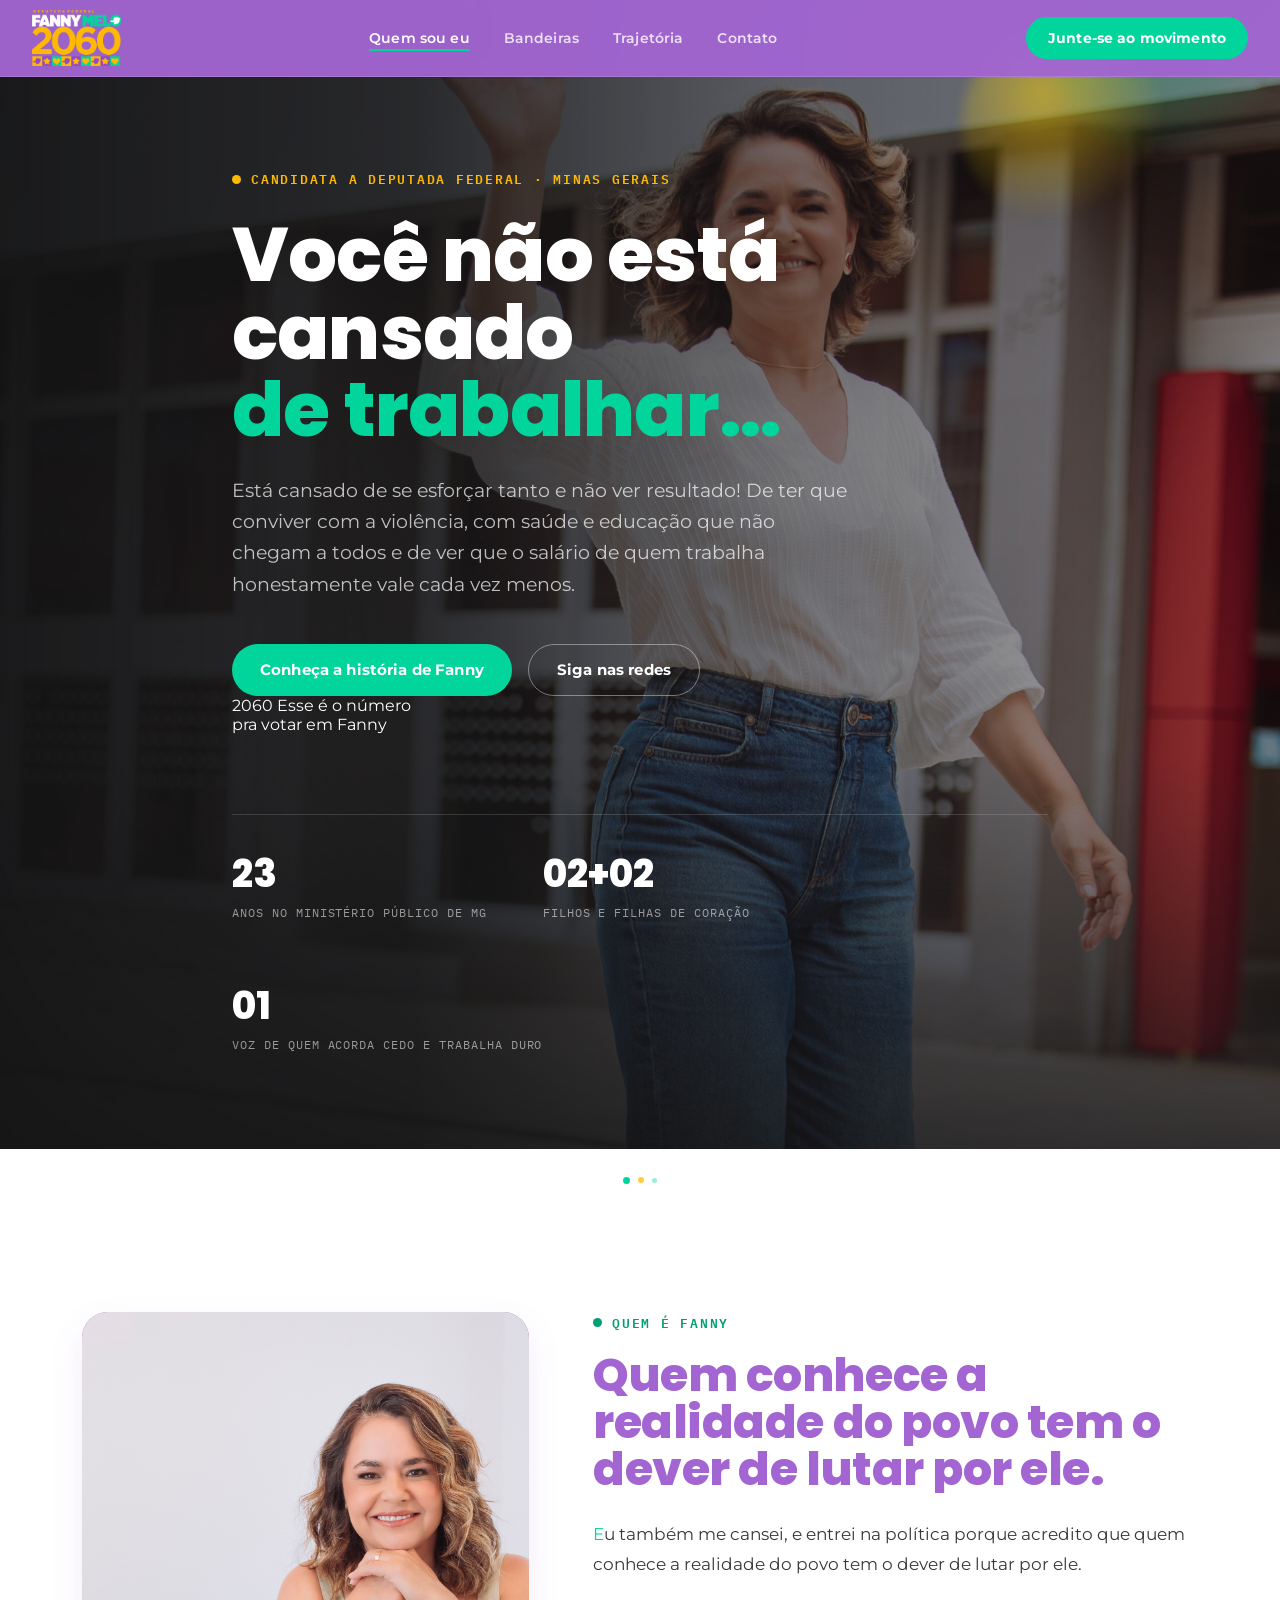
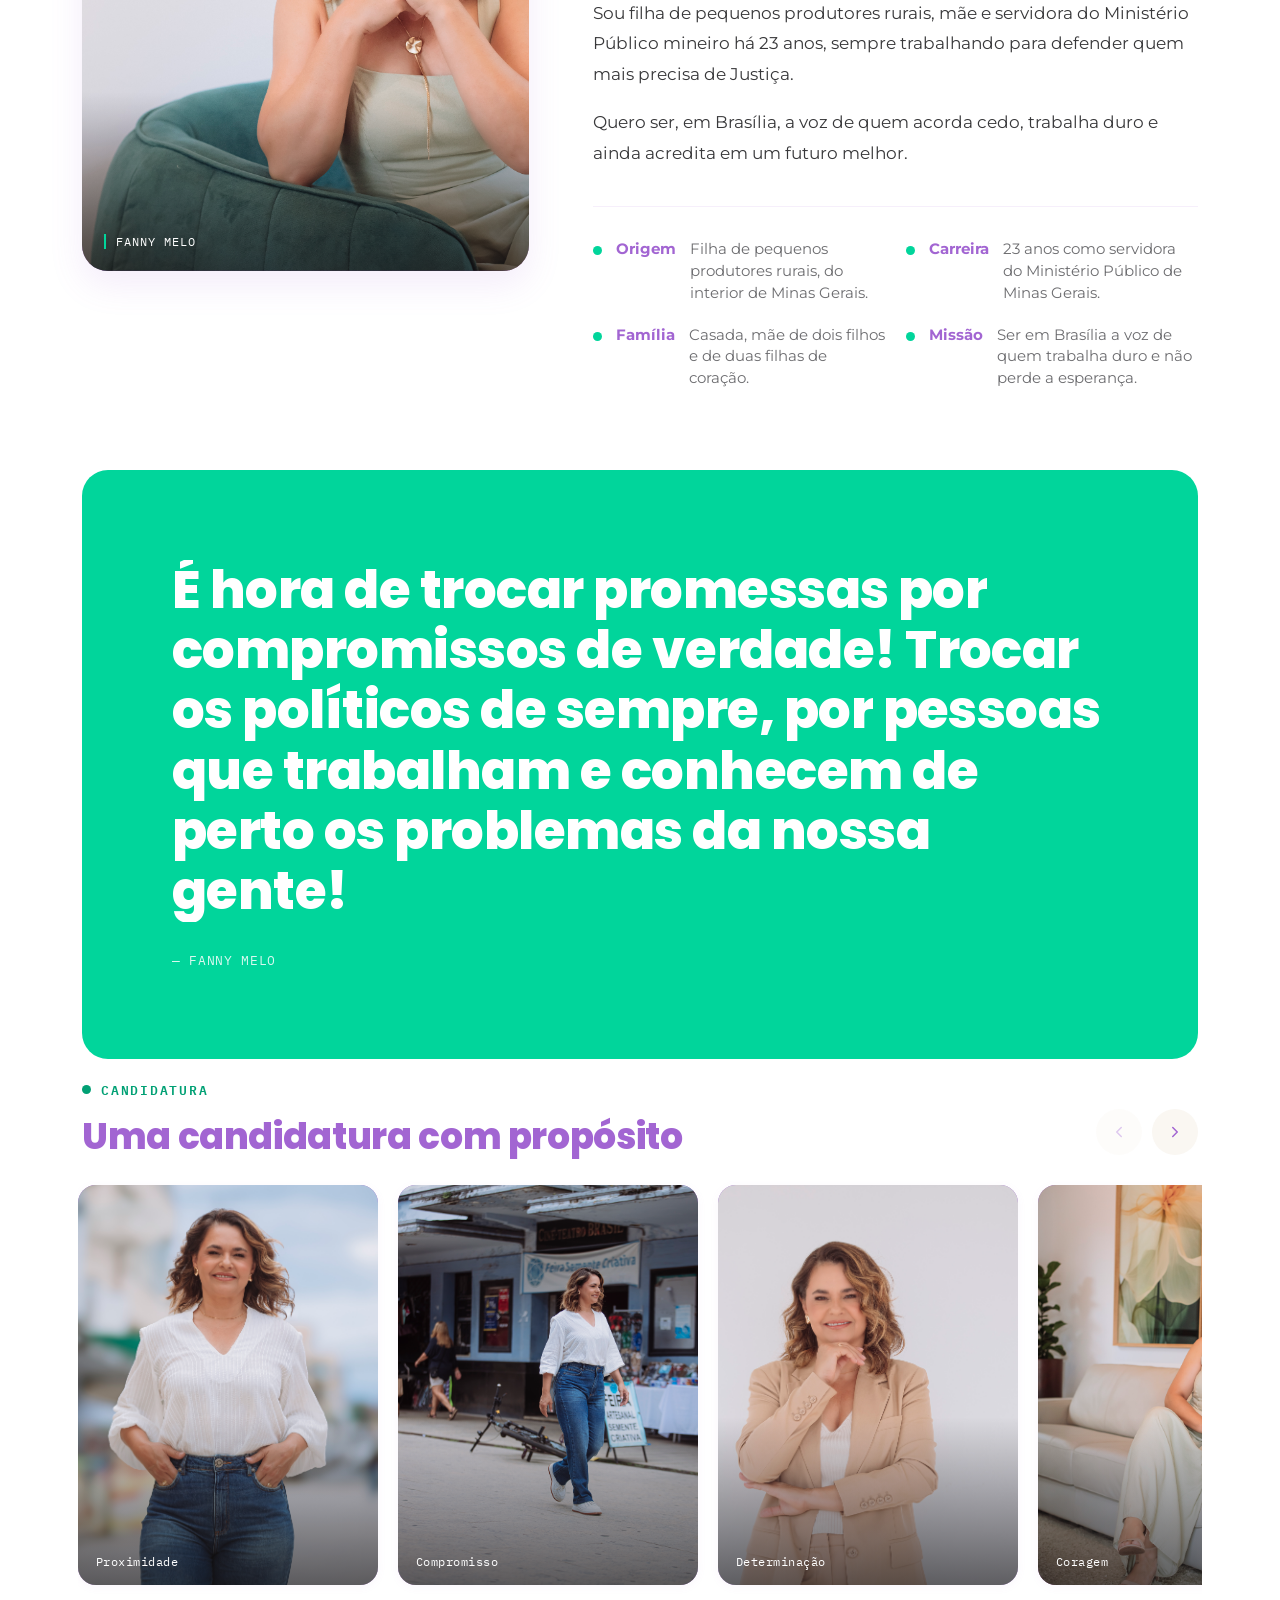
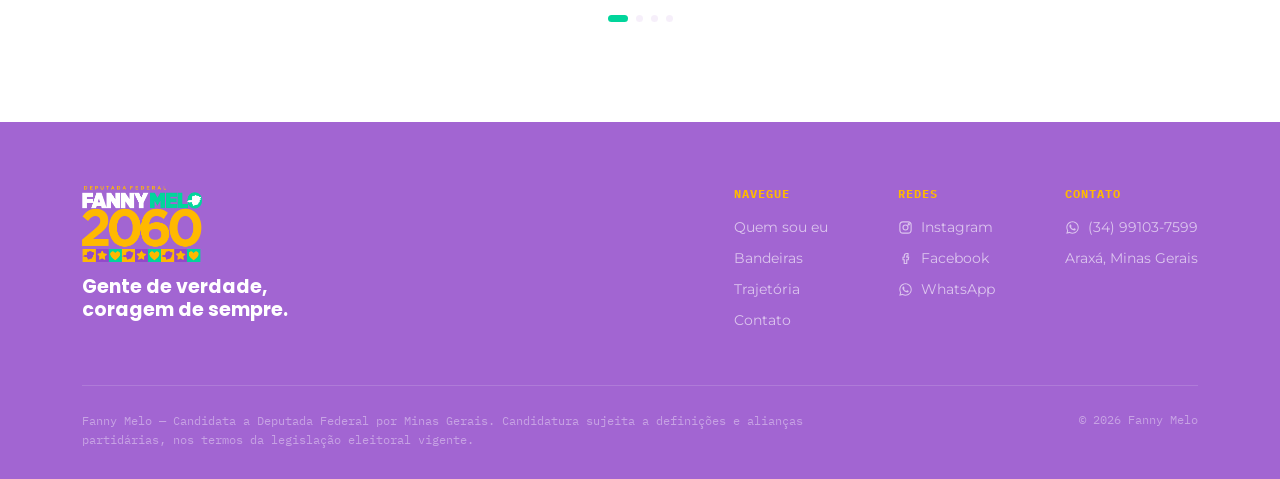
==== commit 4f5ff7de: "Atualiza para candidata, numero 2060 e novo texto da home" ====
--- a/index.html
+++ b/index.html
@@ -3,8 +3,8 @@
 <head>
 <meta charset="UTF-8">
 <meta name="viewport" content="width=device-width, initial-scale=1.0">
-<title>Fanny Melo | Pré-candidata a Deputada Federal</title>
-<meta name="description" content="Fanny Melo — 23 anos defendendo mulheres, crianças, idosos e quem mais precisa de Justiça. Pré-candidata a Deputada Federal por Minas Gerais.">
+<title>Fanny Melo | Candidata a Deputada Federal</title>
+<meta name="description" content="Fanny Melo — 23 anos defendendo mulheres, crianças, idosos e quem mais precisa de Justiça. Candidata a Deputada Federal por Minas Gerais.">
 <link rel="icon" href="data:image/svg+xml,%3Csvg xmlns='http://www.w3.org/2000/svg' viewBox='0 0 100 100'%3E%3Crect width='100' height='100' rx='20' fill='%23A265D2'/%3E%3Ccircle cx='32' cy='34' r='16' fill='%2300A859'/%3E%3Ccircle cx='58' cy='58' r='16' fill='%23FFB901'/%3E%3C/svg%3E">
 <link rel="preconnect" href="https://fonts.googleapis.com">
 <link rel="preconnect" href="https://fonts.gstatic.com" crossorigin>
@@ -52,17 +52,21 @@
   <div class="hero-bg"><img src="assets/hero-fanny.jpg" alt="Fanny Melo caminhando em uma rua de Minas Gerais, acenando"></div>
   <div class="hero-blobs"><div class="b1"></div><div class="b2"></div></div>
   <div class="wrap hero-inner">
-    <div class="eyebrow reveal">Pré-candidata a<br class="mobile-break"> Deputada Federal ·<br class="mobile-break"> Minas Gerais</div>
-    <h1 class="reveal" data-split>Você não está cansado <span class="hl">de trabalhar.</span></h1>
+    <div class="eyebrow reveal">Candidata a<br class="mobile-break"> Deputada Federal ·<br class="mobile-break"> Minas Gerais</div>
+    <h1 class="reveal" data-split>Você não está cansado <span class="hl">de trabalhar…</span></h1>
     <p class="lede reveal">
-      Está cansado é de se esforçar tanto e não ver resultado. De violência crescente, de educação e
-      saúde de qualidade não serem para todos, e do salário de quem trabalha honestamente valer cada vez menos.
-      Eu também me cansei de tudo isso.
+      Está cansado de se esforçar tanto e não ver resultado! De ter que conviver com a violência, com
+      saúde e educação que não chegam a todos e de ver que o salário de quem trabalha honestamente
+      vale cada vez menos.
     </p>
     <div class="hero-ctas reveal">
       <a href="#quem-e-fanny" class="btn btn-primary">Conheça a história de Fanny</a>
       <a href="contato.html#redes" class="btn btn-outline">Siga nas redes</a>
     </div>
+    <div class="ballot-badge reveal">
+      <span class="ballot-num">2060</span>
+      <span class="ballot-txt">Esse é o número<br>pra votar em Fanny</span>
+    </div>
     <div class="hero-strip reveal">
       <div class="stat"><b><span class="count" data-count="23">0</span></b><span>Anos no Ministério Público de MG</span></div>
       <div class="stat"><b><span class="count" data-count="2" data-pad="2">00</span>+<span class="count" data-count="2" data-pad="2">00</span></b><span>Filhos e filhas de coração</span></div>
@@ -77,25 +81,22 @@
 <section class="bio" id="quem-e-fanny">
   <div class="wrap bio-grid">
     <div class="bio-visual reveal img-reveal">
-      <img src="assets/bio-fanny.jpg" alt="Fanny Melo, pré-candidata a Deputada Federal por Minas Gerais">
+      <img src="assets/bio-fanny.jpg" alt="Fanny Melo, candidata a Deputada Federal por Minas Gerais">
       <span class="tag">Fanny Melo</span>
     </div>
     <div class="bio-text">
       <div class="eyebrow reveal">Quem é Fanny</div>
-      <h2 class="reveal" data-split>Quem conhece a dor do povo tem o dever de lutar por ele.</h2>
+      <h2 class="reveal" data-split>Quem conhece a realidade do povo tem o dever de lutar por ele.</h2>
       <p class="reveal first-word">
-        Não entrei na política para fazer parte do sistema. Entrei porque, depois de 23 anos vendo de perto
-        a dor de quem mais precisa de Justiça, entendi que dava para fazer mais — e que era a minha vez de fazer.
+        Eu também me cansei, e entrei na política porque acredito que quem conhece a realidade do povo
+        tem o dever de lutar por ele.
       </p>
       <p class="reveal">
-        Sou filha de pequenos produtores rurais. Sei que vencer na vida dependeu de estudo, trabalho e esforço —
-        não de sorte, nem de sobrenome. Sou casada, mãe de dois filhos e de duas filhas de coração. Há 23 anos, como
-        servidora do Ministério Público mineiro, dedico minha vida a defender mulheres, crianças, adolescentes,
-        pessoas com deficiência, idosos e quem mais precisar de Justiça.
+        Sou filha de pequenos produtores rurais, mãe e servidora do Ministério Público mineiro há 23 anos,
+        sempre trabalhando para defender quem mais precisa de Justiça.
       </p>
       <p class="reveal">
-        Quero ser, em Brasília, a voz de quem acorda cedo, trabalha duro, sonha com um futuro melhor e se recusa
-        a perder a esperança.
+        Quero ser, em Brasília, a voz de quem acorda cedo, trabalha duro e ainda acredita em um futuro melhor.
       </p>
 
       <div class="bio-facts reveal">
@@ -114,7 +115,8 @@
     <span class="quote-mark" aria-hidden="true">"</span>
     <div class="wrap">
       <blockquote class="reveal" data-split>
-        É hora de trocarmos promessas por coragem. E os políticos de sempre, por gente de verdade.
+        É hora de trocar promessas por compromissos de verdade! Trocar os políticos de sempre, por pessoas
+        que trabalham e conhecem de perto os problemas da nossa gente!
       </blockquote>
       <cite class="reveal">— Fanny Melo</cite>
     </div>
@@ -126,8 +128,8 @@
   <div class="wrap">
     <div class="gallery-head-row">
       <div class="section-head reveal" style="margin-bottom:0;">
-        <div class="eyebrow">Pré-candidatura</div>
-        <h2 style="font-size:clamp(26px,3vw,36px);">Uma pré-candidatura com propósito</h2>
+        <div class="eyebrow">Candidatura</div>
+        <h2 style="font-size:clamp(26px,3vw,36px);">Uma candidatura com propósito</h2>
       </div>
       <div class="carousel-arrows reveal">
         <button class="carousel-arrow" id="galPrev" aria-label="Foto anterior">
@@ -206,7 +208,7 @@
       </div>
     </div>
     <div class="footer-bottom">
-      <p class="footer-legal">Fanny Melo — Pré-candidata a Deputada Federal por Minas Gerais. Pré-candidatura sujeita a definições e alianças partidárias, nos termos da legislação eleitoral vigente.</p>
+      <p class="footer-legal">Fanny Melo — Candidata a Deputada Federal por Minas Gerais. Candidatura sujeita a definições e alianças partidárias, nos termos da legislação eleitoral vigente.</p>
       <p>© 2026 Fanny Melo</p>
     </div>
   </div>
--- a/assets/site.css
+++ b/assets/site.css
@@ -80,19 +80,22 @@
 .reveal.img-reveal img{clip-path:inset(0 0 0 100%);transition:clip-path 1.05s cubic-bezier(.16,.84,.24,1);}
 .reveal.img-reveal.in img{clip-path:inset(0 0 0 0%);}
 
-/* icon line-draw, paired with pillar-card reveal */
-.ic-circle svg{stroke-dasharray:200;stroke-dashoffset:200;transition:stroke-dashoffset 1.1s cubic-bezier(.16,.84,.24,1);transition-delay:.2s;}
-.reveal.in .ic-circle svg{stroke-dashoffset:0;}
+/* icon line-draw, paired with pillar-card reveal — dasharray/dashoffset are
+   set per-shape in JS (actual path length), so every icon draws at the same
+   visual rate regardless of how simple or complex its outline is */
+.ic-circle svg path, .ic-circle svg rect, .ic-circle svg circle{
+  transition:stroke-dashoffset 1.1s cubic-bezier(.16,.84,.24,1);transition-delay:.2s;
+}
 
 @media (prefers-reduced-motion: reduce){
-  .reveal, .reveal[data-split], .split-word, .reveal.img-reveal img, .hero-bg img, .ic-circle svg{
+  .reveal, .reveal[data-split], .split-word, .reveal.img-reveal img, .hero-bg img,
+  .ic-circle svg path, .ic-circle svg rect, .ic-circle svg circle{
     transition:none !important; animation:none !important;
   }
   .reveal{opacity:1;transform:none;}
   .reveal[data-split]{opacity:1;}
   .split-word{opacity:1;transform:none;}
   .reveal.img-reveal img{clip-path:none;}
-  .ic-circle svg{stroke-dashoffset:0;}
   .nav-cta{animation:none;}
   .pillar-card{transform:none !important;}
 }
@@ -210,7 +213,7 @@
 .hero-strip .stat b{
   font-family:var(--display);font-size:38px;color:var(--branco);display:block;font-weight:800;
 }
-.hero-strip .stat span{
+.hero-strip .stat > span{
   font-family:var(--mono);font-size:12px;color:rgba(255,255,255,.55);
   text-transform:uppercase;letter-spacing:.08em;
 }
@@ -488,3 +491,46 @@
   .footer-top{flex-direction:column;}
   .footer-cols{gap:40px;}
 }
+
+/* ============ FORM SUCCESS ============ */
+.form-success{display:none;text-align:center;padding:26px 4px;}
+.form-success.show{display:block;animation:formSuccessIn .55s cubic-bezier(.16,.84,.24,1) both;}
+@keyframes formSuccessIn{from{opacity:0;transform:translateY(14px);}to{opacity:1;transform:translateY(0);}}
+.form-success-icon{
+  width:52px;height:52px;border-radius:50%;background:var(--laranja);color:var(--branco);
+  display:flex;align-items:center;justify-content:center;margin:0 auto 18px;font-size:24px;font-weight:800;
+  box-shadow:var(--shadow-warm);
+}
+.form-success p{font-size:15px;color:var(--grafite-2);line-height:1.6;max-width:320px;margin:0 auto 20px;}
+.form-success-reset{
+  font-family:var(--corpo);font-size:13.5px;font-weight:600;color:var(--laranja-escuro);
+  background:none;border:none;cursor:pointer;text-decoration:underline;padding:4px;
+}
+@media (prefers-reduced-motion: reduce){.form-success.show{animation:none;}}
+
+/* ============ BARRA DE AÇÃO FIXA (MOBILE) ============ */
+.mobile-action-bar{
+  display:none;
+  position:fixed;left:0;right:0;bottom:0;z-index:95;
+  background:rgba(162,101,210,0.97);backdrop-filter:blur(10px);
+  border-top:1px solid var(--linha-escura);
+  padding:10px 16px calc(10px + env(safe-area-inset-bottom));
+  gap:10px;
+}
+.mab-btn{
+  flex:1;display:flex;align-items:center;justify-content:center;gap:8px;
+  font-family:var(--corpo);font-size:13.5px;font-weight:700;
+  padding:13px 14px;border-radius:var(--r-pill);white-space:nowrap;
+  transition:transform .2s ease, background .2s ease;
+}
+.mab-btn svg{width:16px;height:16px;flex-shrink:0;}
+.mab-btn.mab-whats{background:rgba(255,255,255,.12);color:var(--branco);}
+.mab-btn.mab-whats:active{transform:scale(.96);}
+.mab-btn.mab-primary{background:var(--laranja);color:var(--branco);}
+.mab-btn.mab-primary:active{transform:scale(.96);}
+
+@media (max-width:900px){
+  .mobile-action-bar{display:flex;}
+  body{padding-bottom:70px;}
+}
+@media (prefers-reduced-motion: reduce){.mab-btn{transition:none;}}
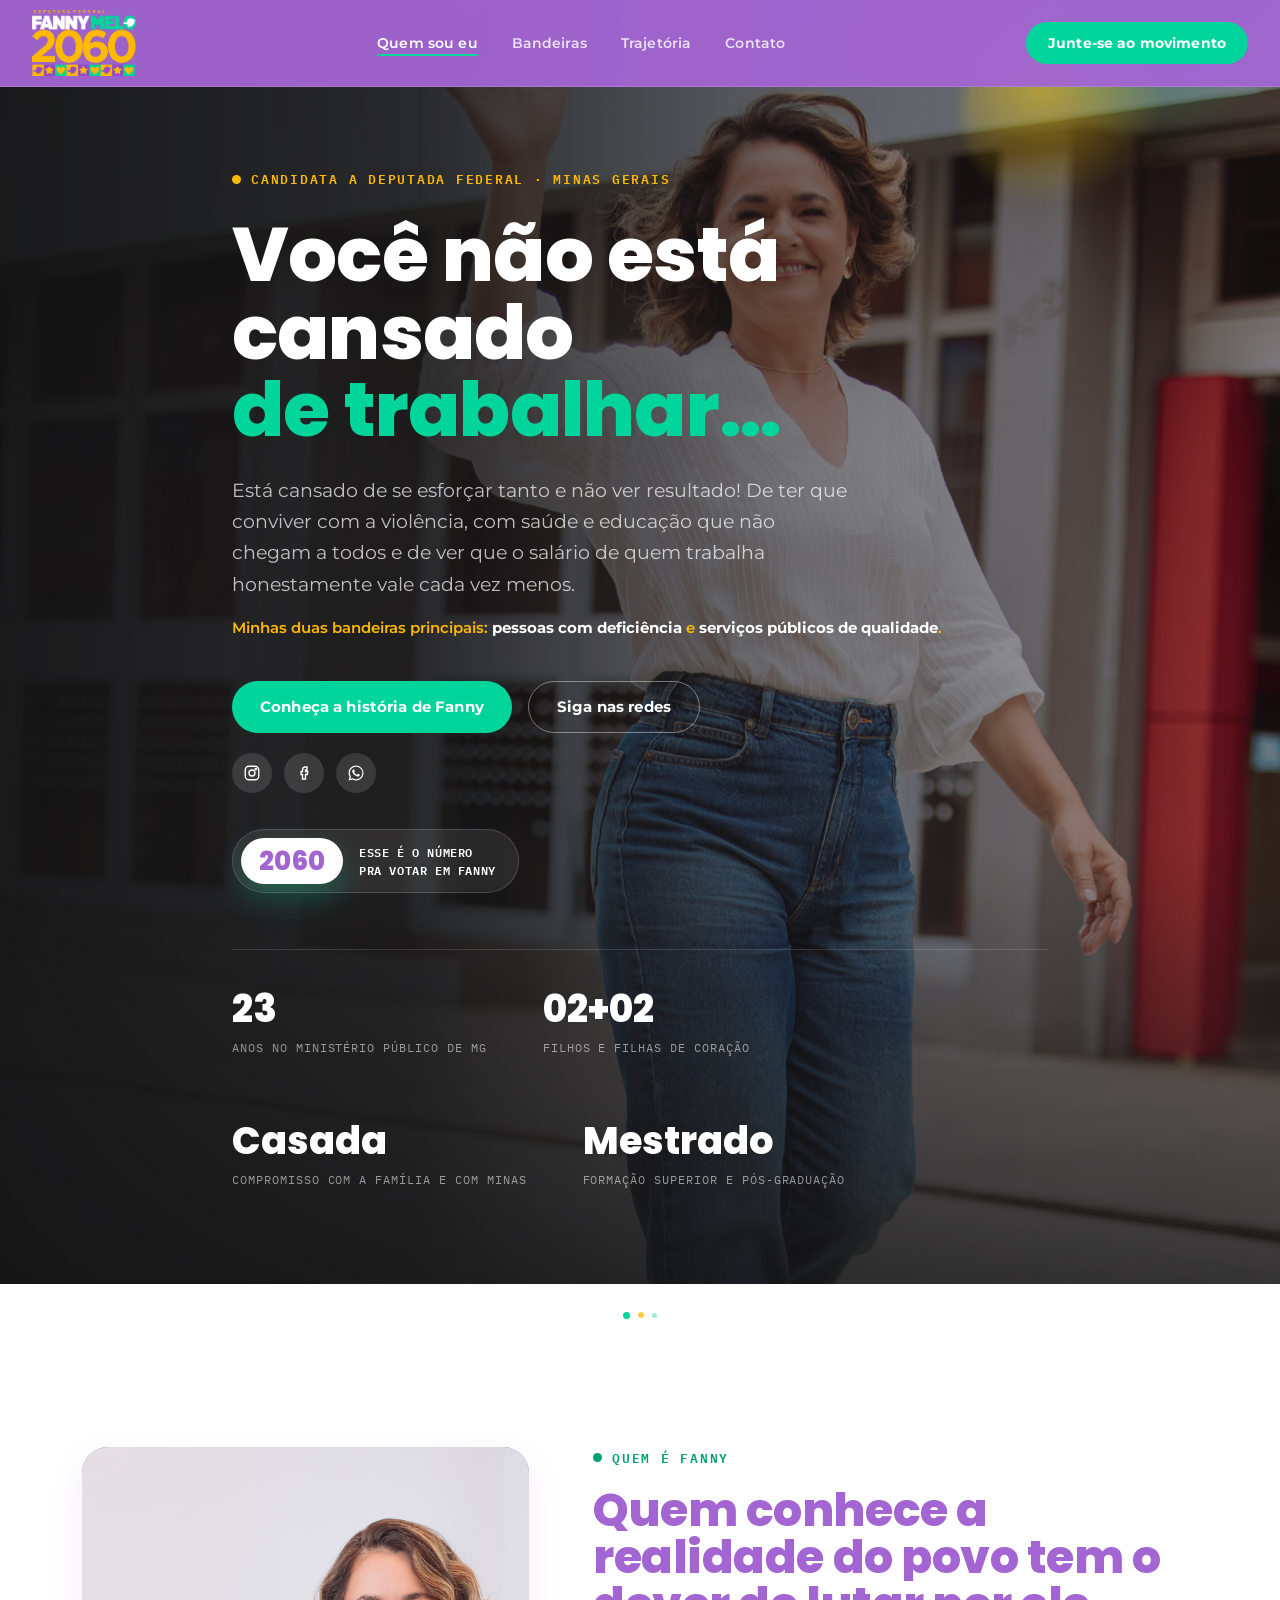
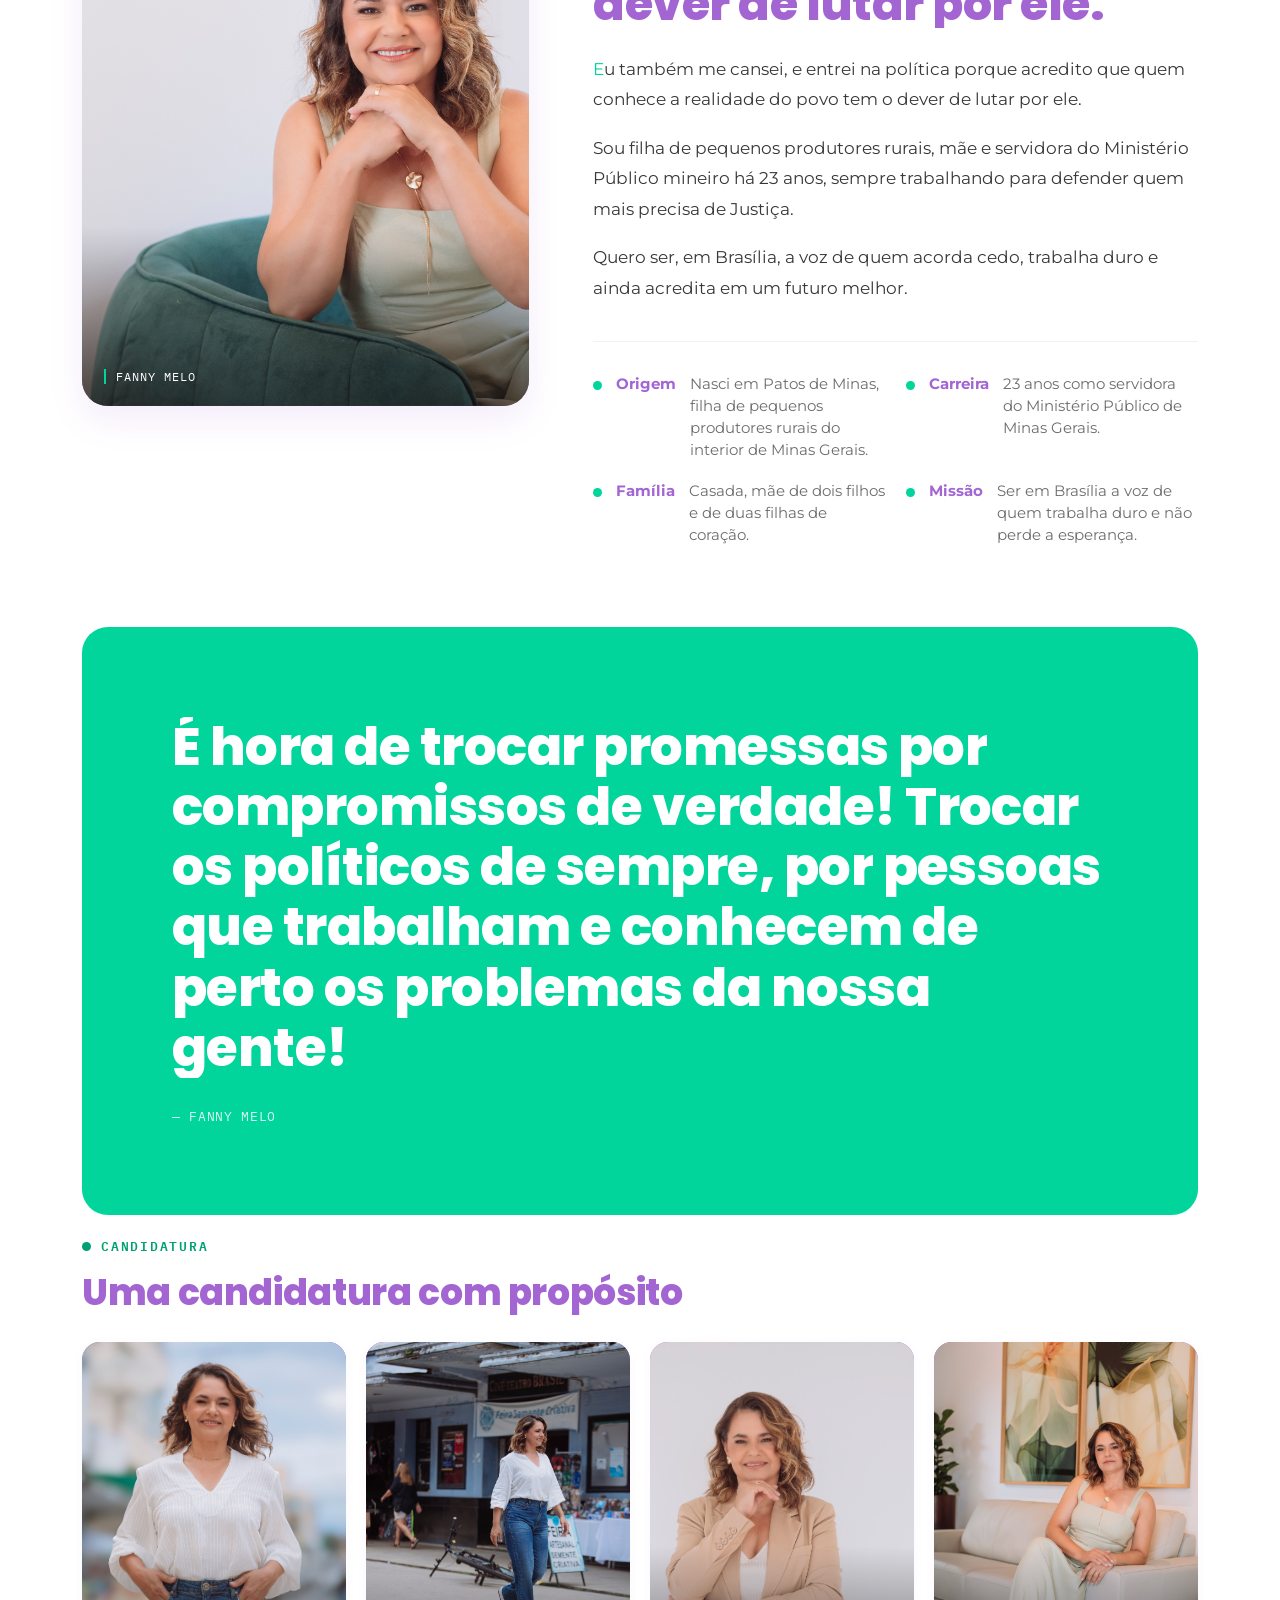
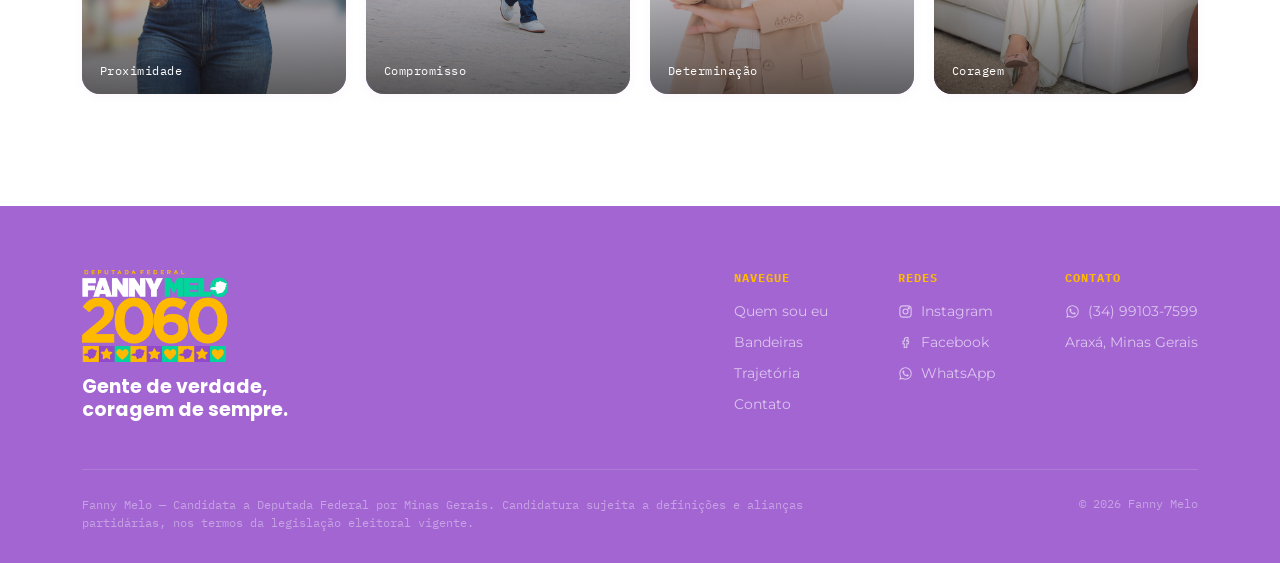
==== commit 8df1f389: "Aplicar correções da revisão de texto: bandeiras principais, Patos de Minas, primeira pessoa, galeri" ====
--- a/index.html
+++ b/index.html
@@ -59,10 +59,22 @@
       saúde e educação que não chegam a todos e de ver que o salário de quem trabalha honestamente
       vale cada vez menos.
     </p>
+    <p class="hero-flags reveal">Minhas duas bandeiras principais: <b>pessoas com deficiência</b> e <b>serviços públicos de qualidade</b>.</p>
     <div class="hero-ctas reveal">
       <a href="#quem-e-fanny" class="btn btn-primary">Conheça a história de Fanny</a>
       <a href="contato.html#redes" class="btn btn-outline">Siga nas redes</a>
     </div>
+    <div class="hero-social reveal">
+      <a href="https://www.instagram.com/fannymelo.araxa/" target="_blank" rel="noopener" aria-label="Instagram">
+        <svg viewBox="0 0 24 24" fill="none" stroke="currentColor" stroke-width="1.8"><rect x="3" y="3" width="18" height="18" rx="5"/><circle cx="12" cy="12" r="4"/><circle cx="17.2" cy="6.8" r="1"/></svg>
+      </a>
+      <a href="https://www.facebook.com/fannymelo.araxa/" target="_blank" rel="noopener" aria-label="Facebook">
+        <svg viewBox="0 0 24 24" fill="none" stroke="currentColor" stroke-width="1.8"><path d="M14 8h2V4h-2a4 4 0 0 0-4 4v2H8v4h2v6h4v-6h2.5l.5-4H14V8z"/></svg>
+      </a>
+      <a href="https://wa.me/5534991037599" target="_blank" rel="noopener" aria-label="WhatsApp">
+        <svg viewBox="0 0 24 24" fill="currentColor"><path d="M12.04 2C6.58 2 2.13 6.45 2.13 11.91c0 1.75.46 3.45 1.32 4.95L2 22l5.25-1.38a9.9 9.9 0 0 0 4.79 1.22h.01c5.46 0 9.9-4.45 9.9-9.9 0-2.65-1.03-5.14-2.9-7.01A9.82 9.82 0 0 0 12.04 2m0 1.67c2.24 0 4.35.87 5.93 2.46a8.23 8.23 0 0 1 2.42 5.86c0 4.57-3.72 8.29-8.31 8.29a8.27 8.27 0 0 1-4.22-1.15l-.3-.18-3.12.82.83-3.04-.2-.31a8.2 8.2 0 0 1-1.27-4.4c0-4.58 3.73-8.35 8.24-8.35M8.53 7.33c-.16 0-.43.06-.66.31-.22.25-.87.85-.87 2.07 0 1.22.89 2.4 1.01 2.56.12.17 1.75 2.67 4.25 3.73.6.24 1.06.39 1.42.5.6.19 1.14.16 1.57.1.48-.07 1.46-.6 1.67-1.18.21-.58.21-1.07.14-1.18-.06-.1-.23-.16-.47-.28-.25-.12-1.46-.72-1.69-.8-.22-.08-.39-.12-.56.12-.16.25-.64.8-.78.97-.14.16-.29.18-.53.06-.25-.12-1.04-.38-1.98-1.22-.73-.65-1.23-1.46-1.37-1.7-.14-.25-.02-.38.11-.5.11-.11.25-.29.37-.43.12-.14.16-.25.24-.41.08-.17.04-.31-.02-.43-.06-.12-.56-1.36-.78-1.86-.2-.48-.4-.42-.56-.42h-.47Z"/></svg>
+      </a>
+    </div>
     <div class="ballot-badge reveal">
       <span class="ballot-num">2060</span>
       <span class="ballot-txt">Esse é o número<br>pra votar em Fanny</span>
@@ -70,7 +82,8 @@
     <div class="hero-strip reveal">
       <div class="stat"><b><span class="count" data-count="23">0</span></b><span>Anos no Ministério Público de MG</span></div>
       <div class="stat"><b><span class="count" data-count="2" data-pad="2">00</span>+<span class="count" data-count="2" data-pad="2">00</span></b><span>Filhos e filhas de coração</span></div>
-      <div class="stat"><b><span class="count" data-count="1" data-pad="2">00</span></b><span>Voz de quem acorda cedo e trabalha duro</span></div>
+      <div class="stat"><b>Casada</b><span>Compromisso com a família e com Minas</span></div>
+      <div class="stat"><b>Mestrado</b><span>Formação superior e pós-graduação</span></div>
     </div>
   </div>
 </section>
@@ -100,7 +113,7 @@
       </p>
 
       <div class="bio-facts reveal">
-        <div><span class="dot-ic"></span><div><b>Origem</b><p>Filha de pequenos produtores rurais, do interior de Minas Gerais.</p></div></div>
+        <div><span class="dot-ic"></span><div><b>Origem</b><p>Nasci em Patos de Minas, filha de pequenos produtores rurais do interior de Minas Gerais.</p></div></div>
         <div><span class="dot-ic"></span><div><b>Carreira</b><p>23 anos como servidora do Ministério Público de Minas Gerais.</p></div></div>
         <div><span class="dot-ic"></span><div><b>Família</b><p>Casada, mãe de dois filhos e de duas filhas de coração.</p></div></div>
         <div><span class="dot-ic"></span><div><b>Missão</b><p>Ser em Brasília a voz de quem trabalha duro e não perde a esperança.</p></div></div>
@@ -131,14 +144,6 @@
         <div class="eyebrow">Candidatura</div>
         <h2 style="font-size:clamp(26px,3vw,36px);">Uma candidatura com propósito</h2>
       </div>
-      <div class="carousel-arrows reveal">
-        <button class="carousel-arrow" id="galPrev" aria-label="Foto anterior">
-          <svg width="18" height="18" viewBox="0 0 24 24" fill="none" stroke="currentColor" stroke-width="2" stroke-linecap="round" stroke-linejoin="round"><path d="M15 18l-6-6 6-6"/></svg>
-        </button>
-        <button class="carousel-arrow" id="galNext" aria-label="Próxima foto">
-          <svg width="18" height="18" viewBox="0 0 24 24" fill="none" stroke="currentColor" stroke-width="2" stroke-linecap="round" stroke-linejoin="round"><path d="M9 18l6-6-6-6"/></svg>
-        </button>
-      </div>
     </div>
     <div class="carousel">
       <div class="carousel-track" id="galTrack">
@@ -159,9 +164,6 @@
           <figcaption>Coragem</figcaption>
         </figure>
       </div>
-    </div>
-    <div class="carousel-dots-row">
-      <div class="carousel-dots" id="galDots"></div>
     </div>
   </div>
 </section>
--- a/assets/site.css
+++ b/assets/site.css
@@ -101,9 +101,9 @@
 }
 
 /* ============ LOGO ============ */
-.logo-img{display:block;height:40px;width:auto;}
-.nav .logo-img{height:56px;}
-footer .logo-img{height:76px;}
+.logo-img{display:block;height:46px;width:auto;}
+.nav .logo-img{height:66px;}
+footer .logo-img{height:92px;}
 
 /* ============ NAV ============ */
 .nav{
@@ -206,8 +206,25 @@
 .btn-primary:hover{background:var(--dourado);color:var(--grafite);transform:translateY(-3px) scale(1.02);box-shadow:var(--shadow-warm);}
 .btn-outline{border:1.5px solid rgba(255,255,255,.4);color:var(--branco);}
 .btn-outline:hover{border-color:var(--branco);background:rgba(255,255,255,.08);transform:translateY(-3px) scale(1.02);}
+/* ============ SELO Nº 2060 ============ */
+.ballot-badge{
+  display:inline-flex;align-items:center;gap:16px;
+  margin-top:36px;padding:8px;
+  background:rgba(255,255,255,.08);border:1.5px solid rgba(255,255,255,.16);
+  border-radius:var(--r-pill);backdrop-filter:blur(6px);
+}
+.ballot-badge .ballot-num{
+  font-family:var(--display);font-weight:800;font-size:26px;color:var(--grafite);
+  background:var(--branco);padding:10px 18px;border-radius:var(--r-pill);
+  box-shadow:var(--shadow-warm);letter-spacing:.01em;line-height:1;
+}
+.ballot-badge .ballot-txt{
+  font-family:var(--mono);font-size:12px;font-weight:600;color:var(--branco);
+  line-height:1.5;text-transform:uppercase;letter-spacing:.05em;padding-right:14px;
+}
+
 .hero-strip{
-  margin-top:80px;padding-top:30px;border-top:1px solid var(--linha-escura);
+  margin-top:56px;padding-top:30px;border-top:1px solid var(--linha-escura);
   display:flex;gap:56px;flex-wrap:wrap;
 }
 .hero-strip .stat b{
@@ -217,6 +234,16 @@
   font-family:var(--mono);font-size:12px;color:rgba(255,255,255,.55);
   text-transform:uppercase;letter-spacing:.08em;
 }
+.hero-flags{margin-top:18px;font-family:var(--corpo);font-size:15px;font-weight:600;color:var(--dourado);}
+.hero-flags b{color:var(--branco);}
+.hero-social{display:flex;gap:12px;margin-top:20px;}
+.hero-social a{
+  width:40px;height:40px;border-radius:50%;background:rgba(255,255,255,.12);
+  display:flex;align-items:center;justify-content:center;color:var(--branco);
+  transition:background .2s ease, transform .2s ease;
+}
+.hero-social a:hover{background:var(--laranja);transform:translateY(-2px);}
+.hero-social svg{width:18px;height:18px;}
 
 /* ============ divider ============ */
 .divider{display:flex;justify-content:center;align-items:center;gap:8px;padding:28px 0;}
@@ -297,13 +324,27 @@
 }
 
 /* ============ BANDEIRAS ============ */
-.pillars{padding:80px 0 100px;background:var(--off-white);}
+.flags-highlight{padding:0 0 64px;background:var(--off-white);}
+.flags-highlight-grid{display:grid;grid-template-columns:1fr 1fr;gap:22px;}
+.flag-main-card{
+  background:var(--grafite);color:var(--branco);padding:38px 34px;border-radius:var(--r-lg);
+  box-shadow:var(--shadow-md);position:relative;overflow:hidden;
+}
+.flag-main-card .tag-principal{
+  font-family:var(--mono);font-size:11px;color:var(--dourado);text-transform:uppercase;
+  letter-spacing:.1em;display:inline-block;margin-bottom:14px;
+}
+.flag-main-card h3{font-family:var(--display);font-size:24px;font-weight:800;margin-bottom:12px;}
+.flag-main-card p{font-size:15px;line-height:1.7;color:rgba(255,255,255,.75);}
+@media (max-width:900px){.flags-highlight-grid{grid-template-columns:1fr;}}
+
+.pillars{padding:20px 0 100px;background:var(--off-white);}
 .section-head{max-width:680px;margin-bottom:56px;}
 .section-head .eyebrow{color:var(--laranja-escuro);margin-bottom:18px;}
 .section-head h2{font-size:clamp(30px,3.8vw,46px);color:var(--grafite);}
 .section-head p{margin-top:18px;font-size:16px;color:var(--grafite-3);line-height:1.7;}
 
-.pillars-grid{display:grid;grid-template-columns:repeat(3,1fr);gap:22px;perspective:1100px;}
+.pillars-grid{display:grid;grid-template-columns:repeat(3,1fr);gap:22px;}
 .pillar-card{
   background:var(--branco);padding:34px 30px;min-height:250px;border-radius:var(--r-md);
   display:flex;flex-direction:column;gap:16px;box-shadow:var(--shadow-sm);
@@ -331,15 +372,15 @@
 .gallery-head-row{display:flex;justify-content:space-between;align-items:flex-end;gap:24px;flex-wrap:wrap;margin-bottom:30px;}
 .carousel{position:relative;}
 .carousel-track{
-  display:flex;gap:20px;overflow-x:auto;scroll-snap-type:x mandatory;
+  display:grid;grid-template-columns:repeat(4,1fr);gap:20px;
   padding:4px 4px 12px;margin:-4px -4px 0;
-  scrollbar-width:none;-ms-overflow-style:none;
-}
-.carousel-track::-webkit-scrollbar{display:none;}
+}
 .carousel-track figure{
-  position:relative;flex:0 0 auto;width:min(78vw,300px);aspect-ratio:3/4;overflow:hidden;margin:0;
-  background:var(--grafite);border-radius:var(--r-md);box-shadow:var(--shadow-sm);scroll-snap-align:start;
-}
+  position:relative;overflow:hidden;margin:0;aspect-ratio:3/4;
+  background:var(--grafite);border-radius:var(--r-md);box-shadow:var(--shadow-sm);
+}
+@media (max-width:900px){.carousel-track{grid-template-columns:repeat(2,1fr);}}
+@media (max-width:480px){.carousel-track{gap:12px;}}
 .carousel-track img{
   width:100%;height:100%;object-fit:cover;display:block;
   transition:transform .6s cubic-bezier(.2,.7,.2,1);
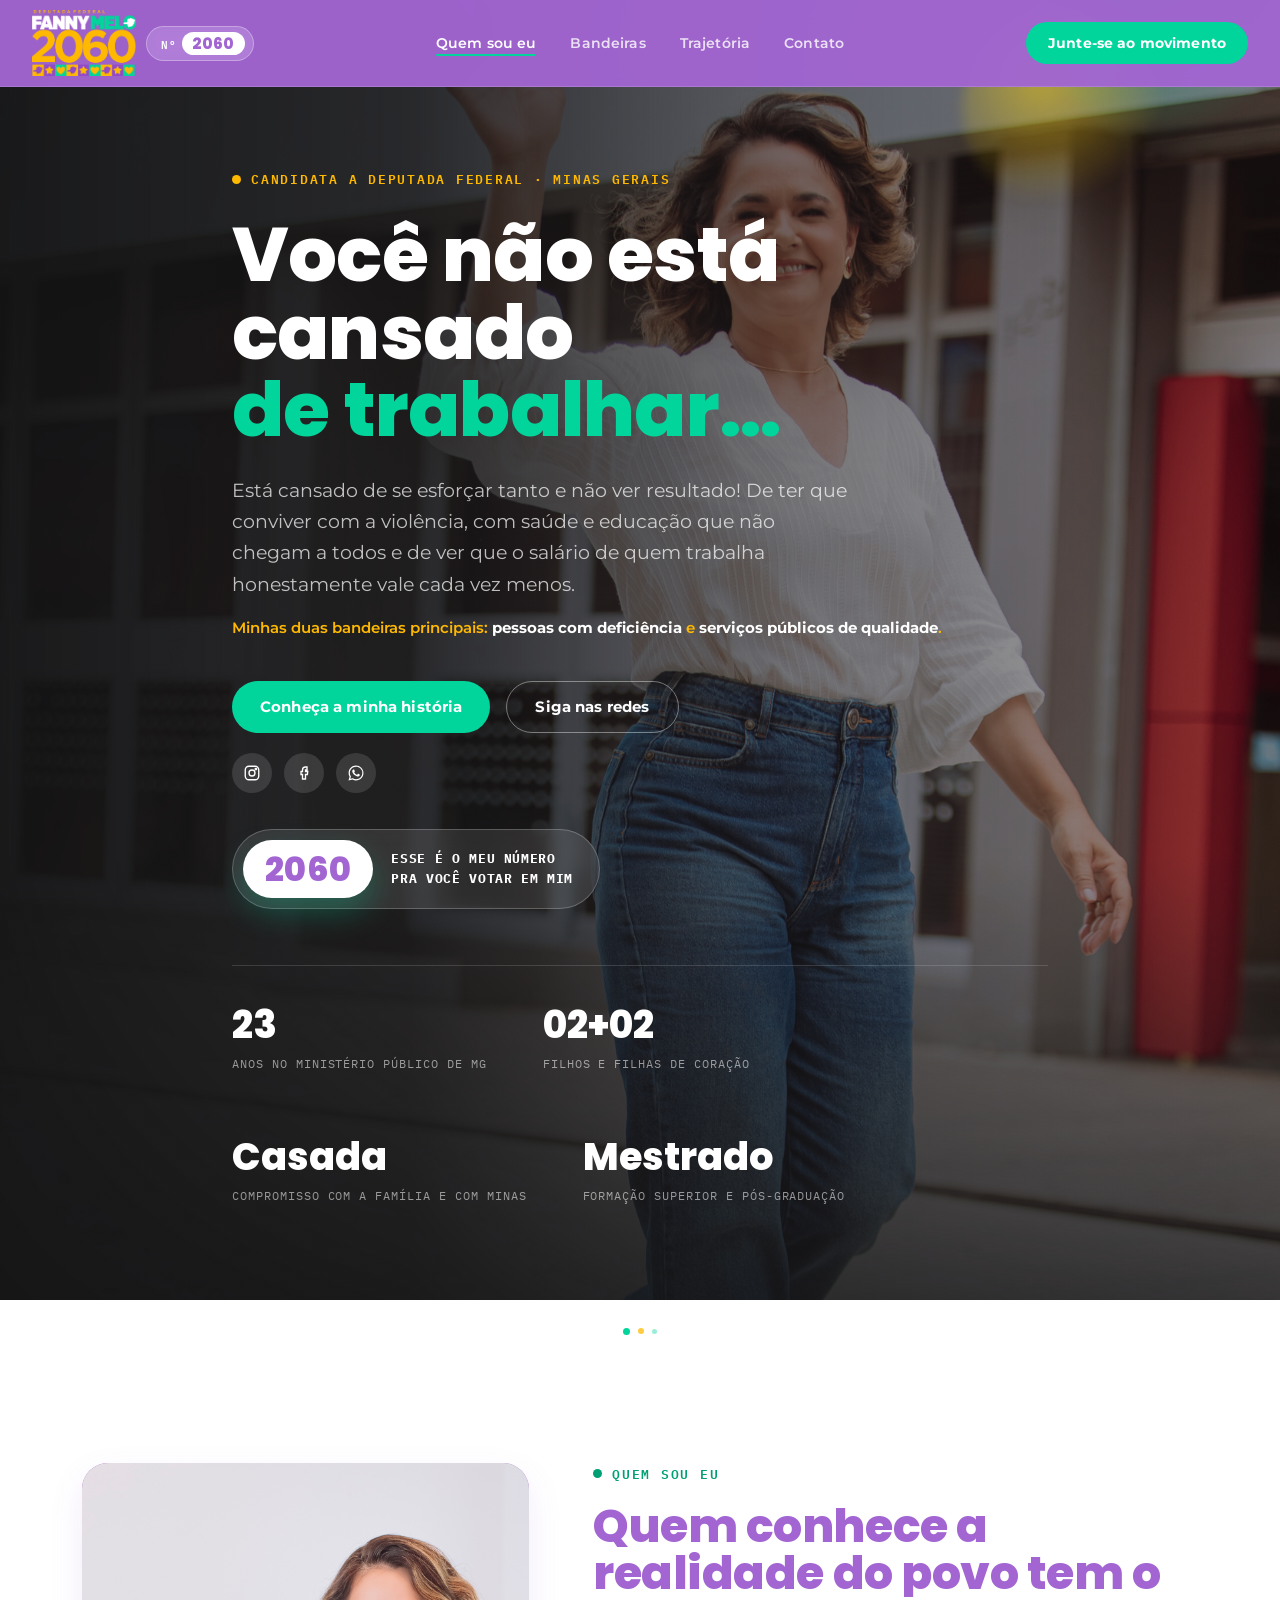
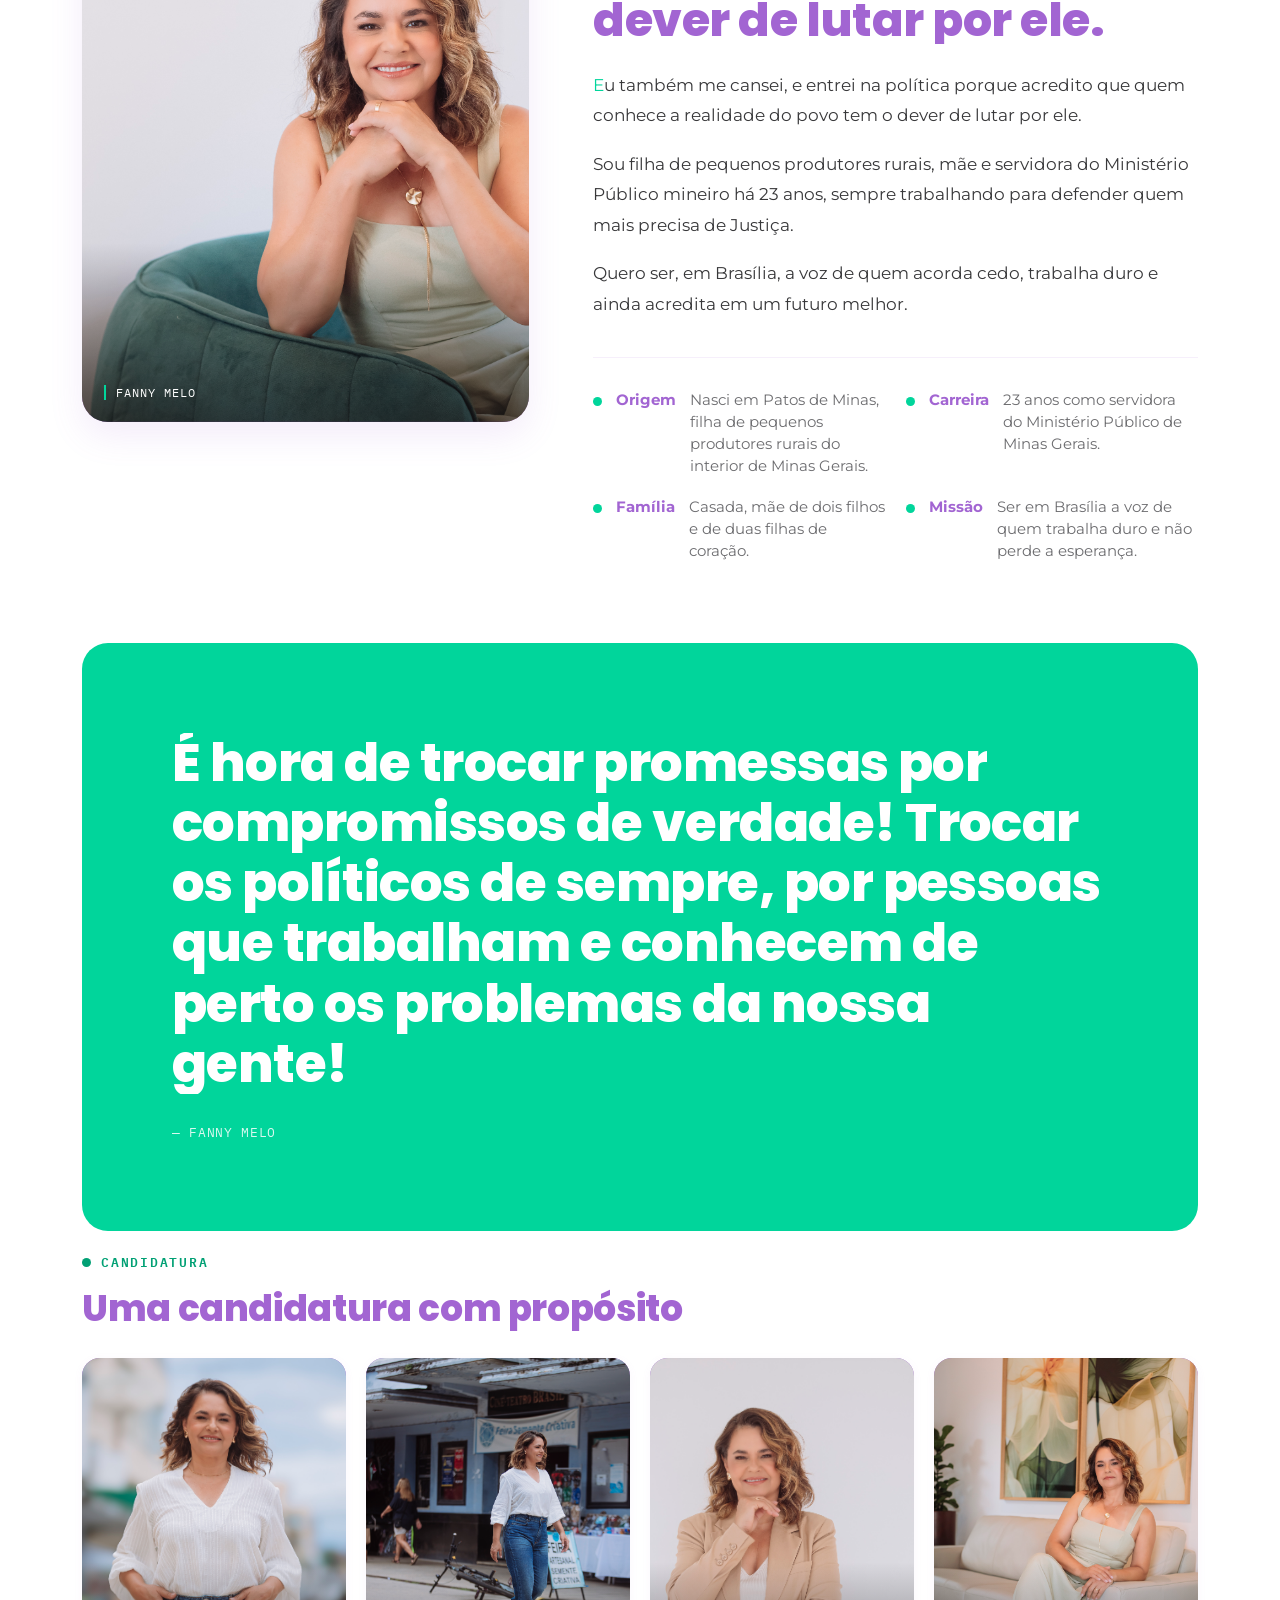
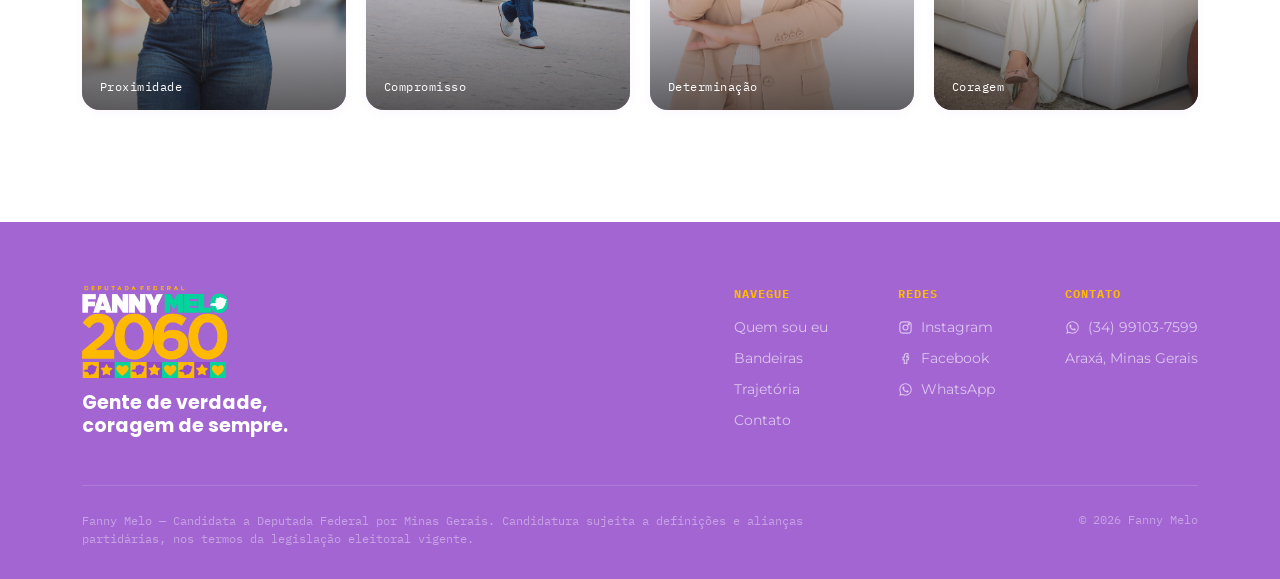
==== commit fe14826a: "Dar mais destaque ao número 2060 e converter textos restantes para primeira pessoa - Selo do número " ====
--- a/index.html
+++ b/index.html
@@ -19,6 +19,7 @@
 <header class="nav">
   <a href="index.html" class="brand">
     <img src="assets/logo-fanny-melo.png" alt="Fanny Melo" class="logo-img">
+    <span class="nav-ballot">Nº <b>2060</b></span>
   </a>
   <nav class="nav-links">
     <a href="index.html" class="active">Quem sou eu</a>
@@ -33,6 +34,7 @@
 </header>
 
 <div class="mobile-panel" id="mobilePanel">
+  <span class="nav-ballot" style="margin-bottom:10px;">Nº <b>2060</b></span>
   <a href="index.html">Quem <span>sou</span> eu</a>
   <a href="bandeiras.html">Band<span>e</span>iras</a>
   <a href="trajetoria.html">Trajet<span>ó</span>ria</a>
@@ -61,7 +63,7 @@
     </p>
     <p class="hero-flags reveal">Minhas duas bandeiras principais: <b>pessoas com deficiência</b> e <b>serviços públicos de qualidade</b>.</p>
     <div class="hero-ctas reveal">
-      <a href="#quem-e-fanny" class="btn btn-primary">Conheça a história de Fanny</a>
+      <a href="#quem-e-fanny" class="btn btn-primary">Conheça a minha história</a>
       <a href="contato.html#redes" class="btn btn-outline">Siga nas redes</a>
     </div>
     <div class="hero-social reveal">
@@ -77,7 +79,7 @@
     </div>
     <div class="ballot-badge reveal">
       <span class="ballot-num">2060</span>
-      <span class="ballot-txt">Esse é o número<br>pra votar em Fanny</span>
+      <span class="ballot-txt">Esse é o meu número<br>pra você votar em mim</span>
     </div>
     <div class="hero-strip reveal">
       <div class="stat"><b><span class="count" data-count="23">0</span></b><span>Anos no Ministério Público de MG</span></div>
@@ -98,7 +100,7 @@
       <span class="tag">Fanny Melo</span>
     </div>
     <div class="bio-text">
-      <div class="eyebrow reveal">Quem é Fanny</div>
+      <div class="eyebrow reveal">Quem sou eu</div>
       <h2 class="reveal" data-split>Quem conhece a realidade do povo tem o dever de lutar por ele.</h2>
       <p class="reveal first-word">
         Eu também me cansei, e entrei na política porque acredito que quem conhece a realidade do povo
--- a/assets/site.css
+++ b/assets/site.css
@@ -208,19 +208,44 @@
 .btn-outline:hover{border-color:var(--branco);background:rgba(255,255,255,.08);transform:translateY(-3px) scale(1.02);}
 /* ============ SELO Nº 2060 ============ */
 .ballot-badge{
-  display:inline-flex;align-items:center;gap:16px;
-  margin-top:36px;padding:8px;
-  background:rgba(255,255,255,.08);border:1.5px solid rgba(255,255,255,.16);
-  border-radius:var(--r-pill);backdrop-filter:blur(6px);
+  display:inline-flex;align-items:center;gap:18px;
+  margin-top:36px;padding:10px;
+  background:rgba(255,255,255,.1);border:1.5px solid rgba(255,255,255,.22);
+  border-radius:var(--r-pill);backdrop-filter:blur(8px);
+  box-shadow:0 0 0 0 rgba(255,185,1,.45);
+  animation:ballotPulse 2.6s ease-in-out infinite;
 }
 .ballot-badge .ballot-num{
-  font-family:var(--display);font-weight:800;font-size:26px;color:var(--grafite);
-  background:var(--branco);padding:10px 18px;border-radius:var(--r-pill);
+  font-family:var(--display);font-weight:800;font-size:34px;color:var(--grafite);
+  background:var(--branco);padding:12px 22px;border-radius:var(--r-pill);
   box-shadow:var(--shadow-warm);letter-spacing:.01em;line-height:1;
 }
 .ballot-badge .ballot-txt{
-  font-family:var(--mono);font-size:12px;font-weight:600;color:var(--branco);
-  line-height:1.5;text-transform:uppercase;letter-spacing:.05em;padding-right:14px;
+  font-family:var(--mono);font-size:13px;font-weight:700;color:var(--branco);
+  line-height:1.5;text-transform:uppercase;letter-spacing:.05em;padding-right:16px;
+}
+@keyframes ballotPulse{
+  0%,100%{box-shadow:0 0 0 0 rgba(255,185,1,.45);}
+  50%{box-shadow:0 0 0 10px rgba(255,185,1,0);}
+}
+@media (prefers-reduced-motion: reduce){.ballot-badge{animation:none;}}
+
+/* ============ SELO Nº 2060 (NAV) ============ */
+.nav-ballot{
+  display:inline-flex;align-items:center;gap:6px;
+  background:rgba(255,255,255,.16);border:1px solid rgba(255,255,255,.3);
+  backdrop-filter:blur(6px);
+  padding:5px 8px 5px 14px;border-radius:var(--r-pill);
+  font-family:var(--mono);font-size:10.5px;font-weight:600;color:var(--branco);
+  text-transform:uppercase;letter-spacing:.04em;
+}
+.nav-ballot b{
+  font-family:var(--display);font-weight:800;font-size:15px;color:var(--grafite);
+  background:var(--branco);padding:4px 10px;border-radius:var(--r-pill);line-height:1;
+}
+@media (max-width:640px){
+  .nav-ballot{padding:4px 6px 4px 10px;font-size:9px;}
+  .nav-ballot b{font-size:13px;padding:3px 8px;}
 }
 
 .hero-strip{
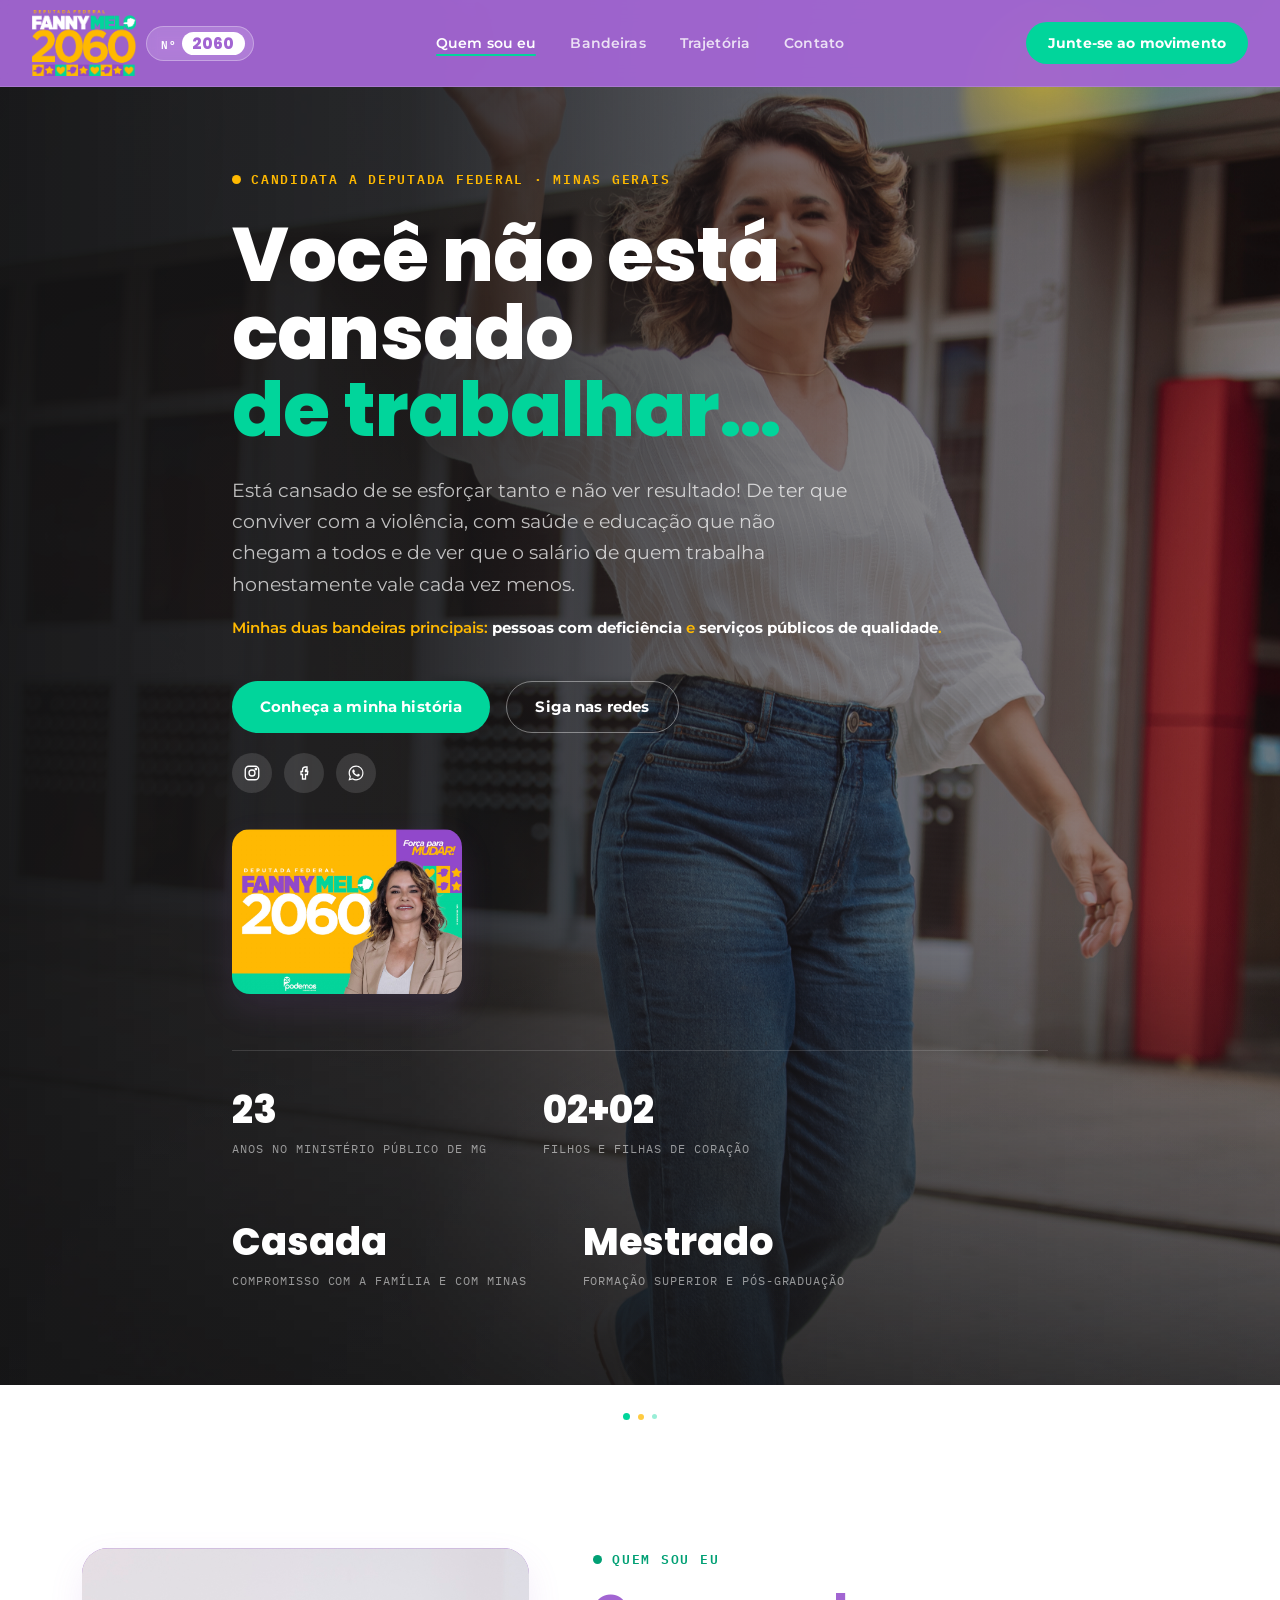
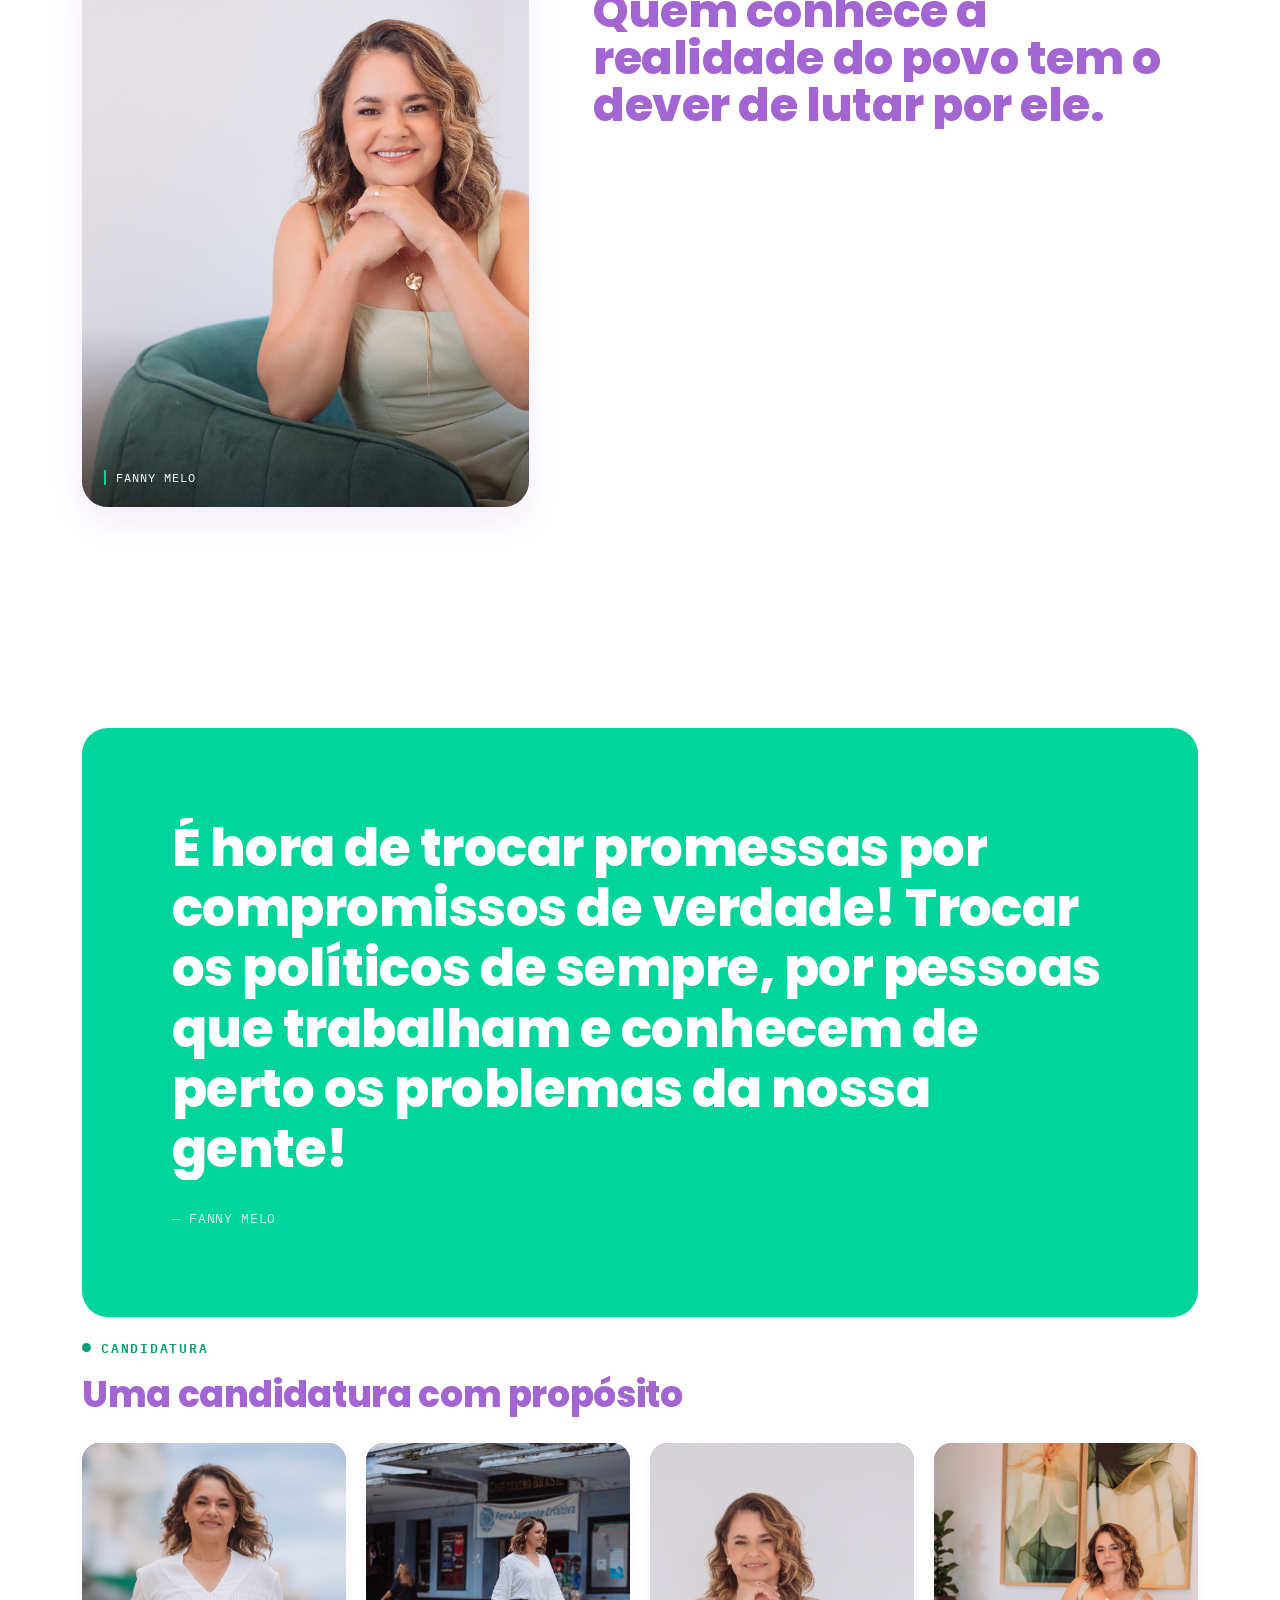
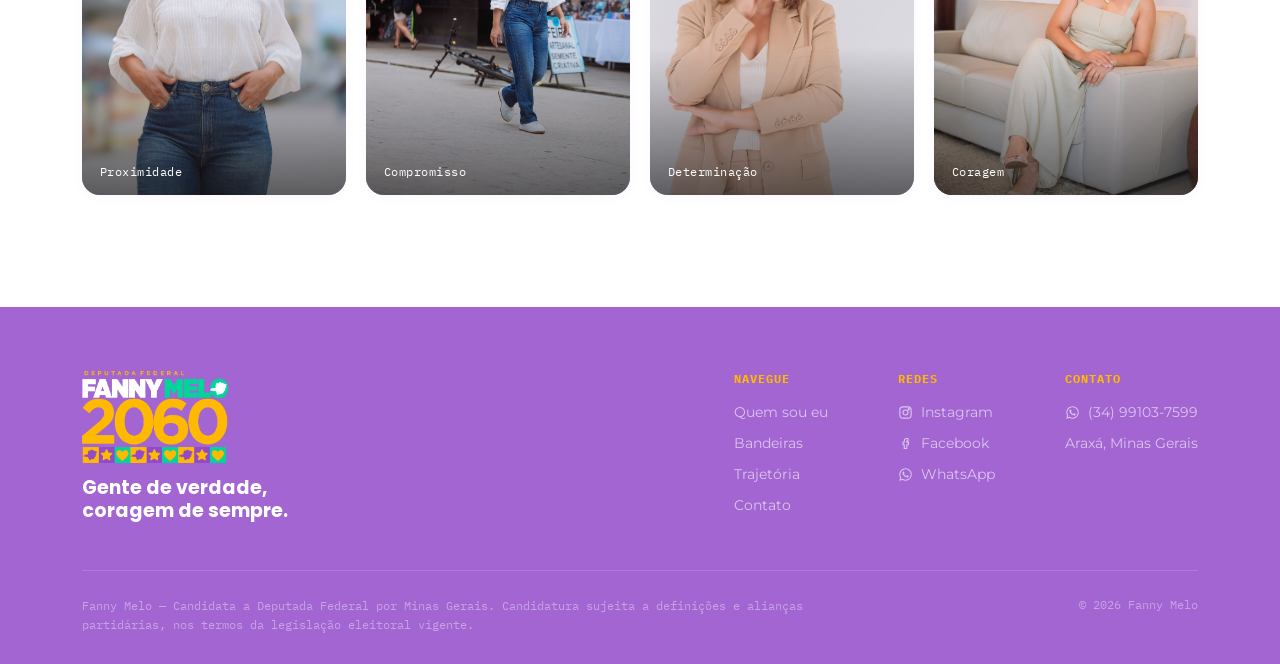
==== commit 241c1de8: "Trocar selo do número pelo santinho oficial e adicionar link do grupo do time no WhatsApp - Substitu" ====
--- a/index.html
+++ b/index.html
@@ -77,10 +77,9 @@
         <svg viewBox="0 0 24 24" fill="currentColor"><path d="M12.04 2C6.58 2 2.13 6.45 2.13 11.91c0 1.75.46 3.45 1.32 4.95L2 22l5.25-1.38a9.9 9.9 0 0 0 4.79 1.22h.01c5.46 0 9.9-4.45 9.9-9.9 0-2.65-1.03-5.14-2.9-7.01A9.82 9.82 0 0 0 12.04 2m0 1.67c2.24 0 4.35.87 5.93 2.46a8.23 8.23 0 0 1 2.42 5.86c0 4.57-3.72 8.29-8.31 8.29a8.27 8.27 0 0 1-4.22-1.15l-.3-.18-3.12.82.83-3.04-.2-.31a8.2 8.2 0 0 1-1.27-4.4c0-4.58 3.73-8.35 8.24-8.35M8.53 7.33c-.16 0-.43.06-.66.31-.22.25-.87.85-.87 2.07 0 1.22.89 2.4 1.01 2.56.12.17 1.75 2.67 4.25 3.73.6.24 1.06.39 1.42.5.6.19 1.14.16 1.57.1.48-.07 1.46-.6 1.67-1.18.21-.58.21-1.07.14-1.18-.06-.1-.23-.16-.47-.28-.25-.12-1.46-.72-1.69-.8-.22-.08-.39-.12-.56.12-.16.25-.64.8-.78.97-.14.16-.29.18-.53.06-.25-.12-1.04-.38-1.98-1.22-.73-.65-1.23-1.46-1.37-1.7-.14-.25-.02-.38.11-.5.11-.11.25-.29.37-.43.12-.14.16-.25.24-.41.08-.17.04-.31-.02-.43-.06-.12-.56-1.36-.78-1.86-.2-.48-.4-.42-.56-.42h-.47Z"/></svg>
       </a>
     </div>
-    <div class="ballot-badge reveal">
-      <span class="ballot-num">2060</span>
-      <span class="ballot-txt">Esse é o meu número<br>pra você votar em mim</span>
-    </div>
+    <a href="assets/santinho-2060.jpg" target="_blank" rel="noopener" class="ballot-card reveal" aria-label="Ver o santinho oficial da campanha, número 2060">
+      <img src="assets/santinho-2060.jpg" alt="Santinho da campanha: Fanny Melo, Deputada Federal, número 2060">
+    </a>
     <div class="hero-strip reveal">
       <div class="stat"><b><span class="count" data-count="23">0</span></b><span>Anos no Ministério Público de MG</span></div>
       <div class="stat"><b><span class="count" data-count="2" data-pad="2">00</span>+<span class="count" data-count="2" data-pad="2">00</span></b><span>Filhos e filhas de coração</span></div>
--- a/assets/site.css
+++ b/assets/site.css
@@ -206,29 +206,21 @@
 .btn-primary:hover{background:var(--dourado);color:var(--grafite);transform:translateY(-3px) scale(1.02);box-shadow:var(--shadow-warm);}
 .btn-outline{border:1.5px solid rgba(255,255,255,.4);color:var(--branco);}
 .btn-outline:hover{border-color:var(--branco);background:rgba(255,255,255,.08);transform:translateY(-3px) scale(1.02);}
-/* ============ SELO Nº 2060 ============ */
-.ballot-badge{
-  display:inline-flex;align-items:center;gap:18px;
-  margin-top:36px;padding:10px;
-  background:rgba(255,255,255,.1);border:1.5px solid rgba(255,255,255,.22);
-  border-radius:var(--r-pill);backdrop-filter:blur(8px);
-  box-shadow:0 0 0 0 rgba(255,185,1,.45);
+/* ============ SANTINHO Nº 2060 ============ */
+.ballot-card{
+  display:block;margin-top:36px;width:230px;max-width:60vw;
+  border-radius:var(--r-md);overflow:hidden;line-height:0;
+  box-shadow:0 0 0 0 rgba(255,185,1,.45), var(--shadow-md);
   animation:ballotPulse 2.6s ease-in-out infinite;
-}
-.ballot-badge .ballot-num{
-  font-family:var(--display);font-weight:800;font-size:34px;color:var(--grafite);
-  background:var(--branco);padding:12px 22px;border-radius:var(--r-pill);
-  box-shadow:var(--shadow-warm);letter-spacing:.01em;line-height:1;
-}
-.ballot-badge .ballot-txt{
-  font-family:var(--mono);font-size:13px;font-weight:700;color:var(--branco);
-  line-height:1.5;text-transform:uppercase;letter-spacing:.05em;padding-right:16px;
-}
+  transition:transform .25s cubic-bezier(.2,.8,.3,1.2);
+}
+.ballot-card:hover{transform:translateY(-4px) scale(1.02);}
+.ballot-card img{width:100%;display:block;}
 @keyframes ballotPulse{
-  0%,100%{box-shadow:0 0 0 0 rgba(255,185,1,.45);}
-  50%{box-shadow:0 0 0 10px rgba(255,185,1,0);}
-}
-@media (prefers-reduced-motion: reduce){.ballot-badge{animation:none;}}
+  0%,100%{box-shadow:0 0 0 0 rgba(255,185,1,.45), var(--shadow-md);}
+  50%{box-shadow:0 0 0 10px rgba(255,185,1,0), var(--shadow-md);}
+}
+@media (prefers-reduced-motion: reduce){.ballot-card{animation:none;}}
 
 /* ============ SELO Nº 2060 (NAV) ============ */
 .nav-ballot{
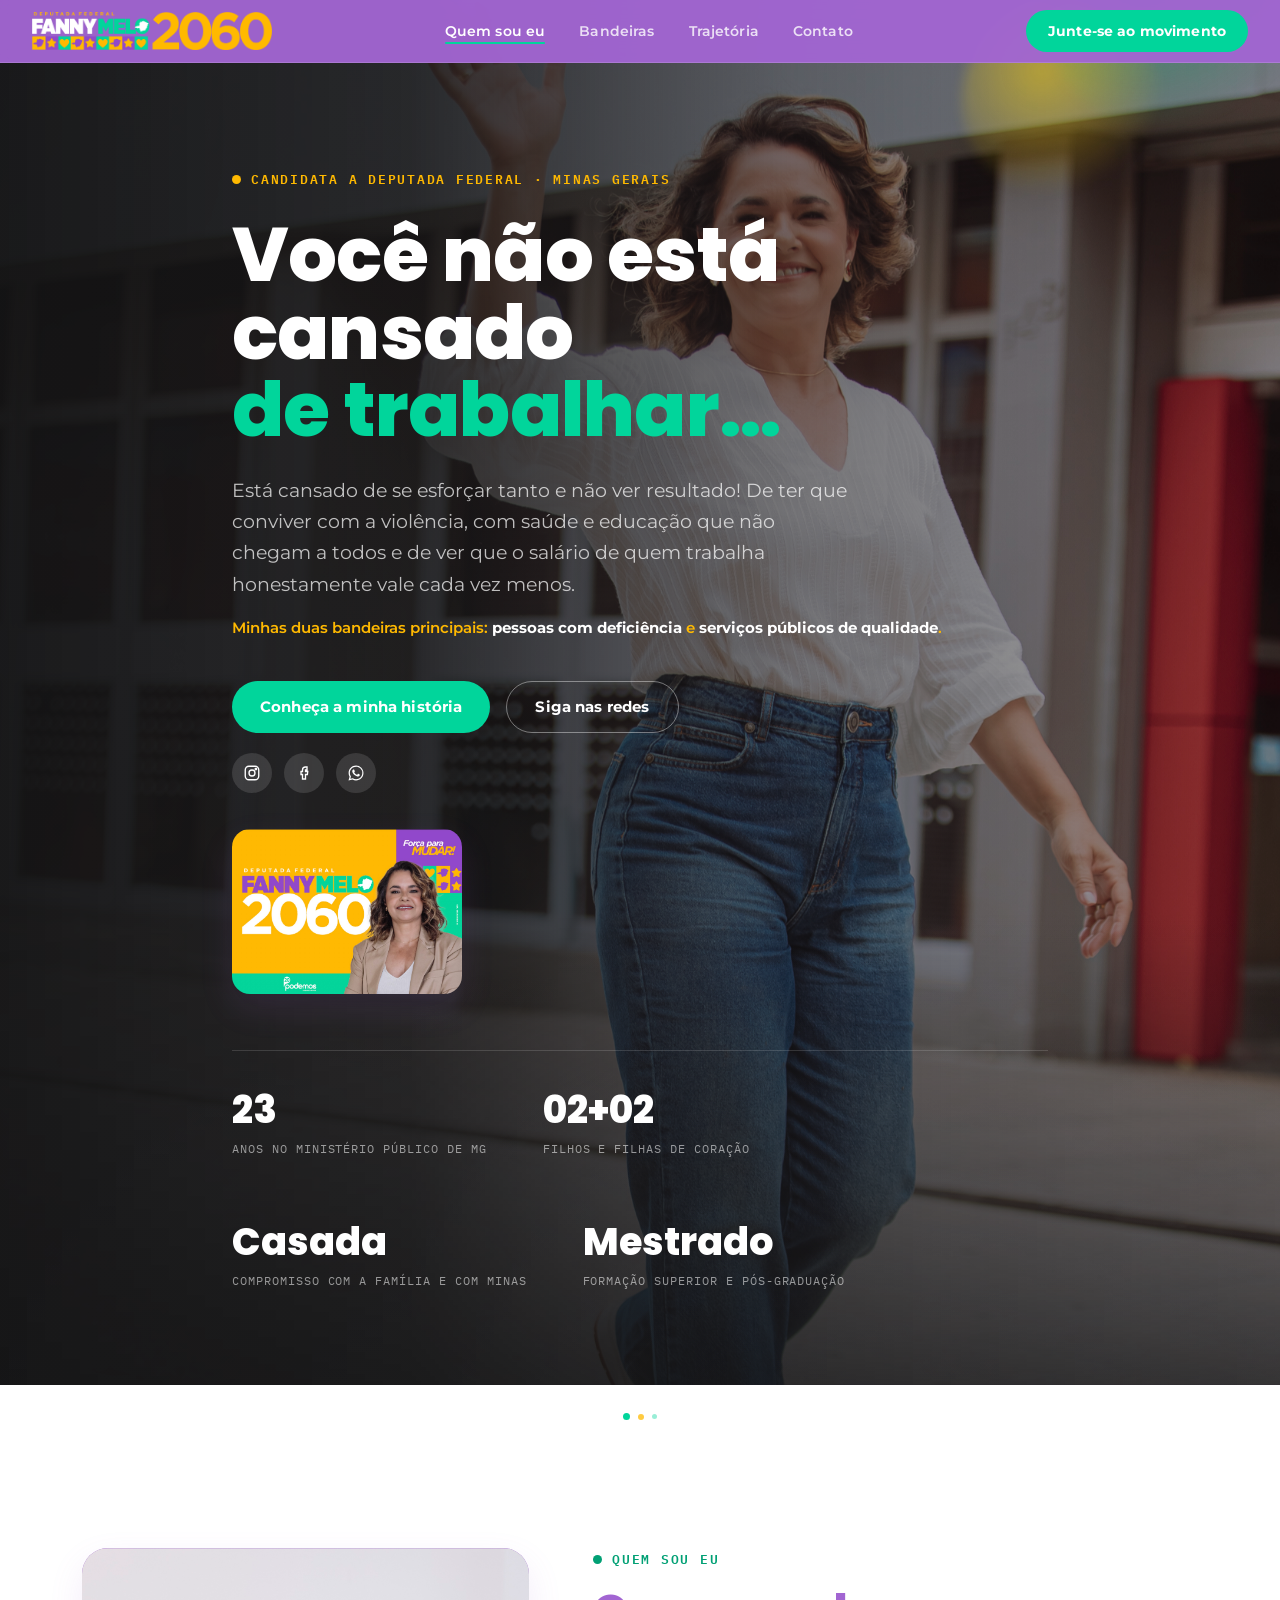
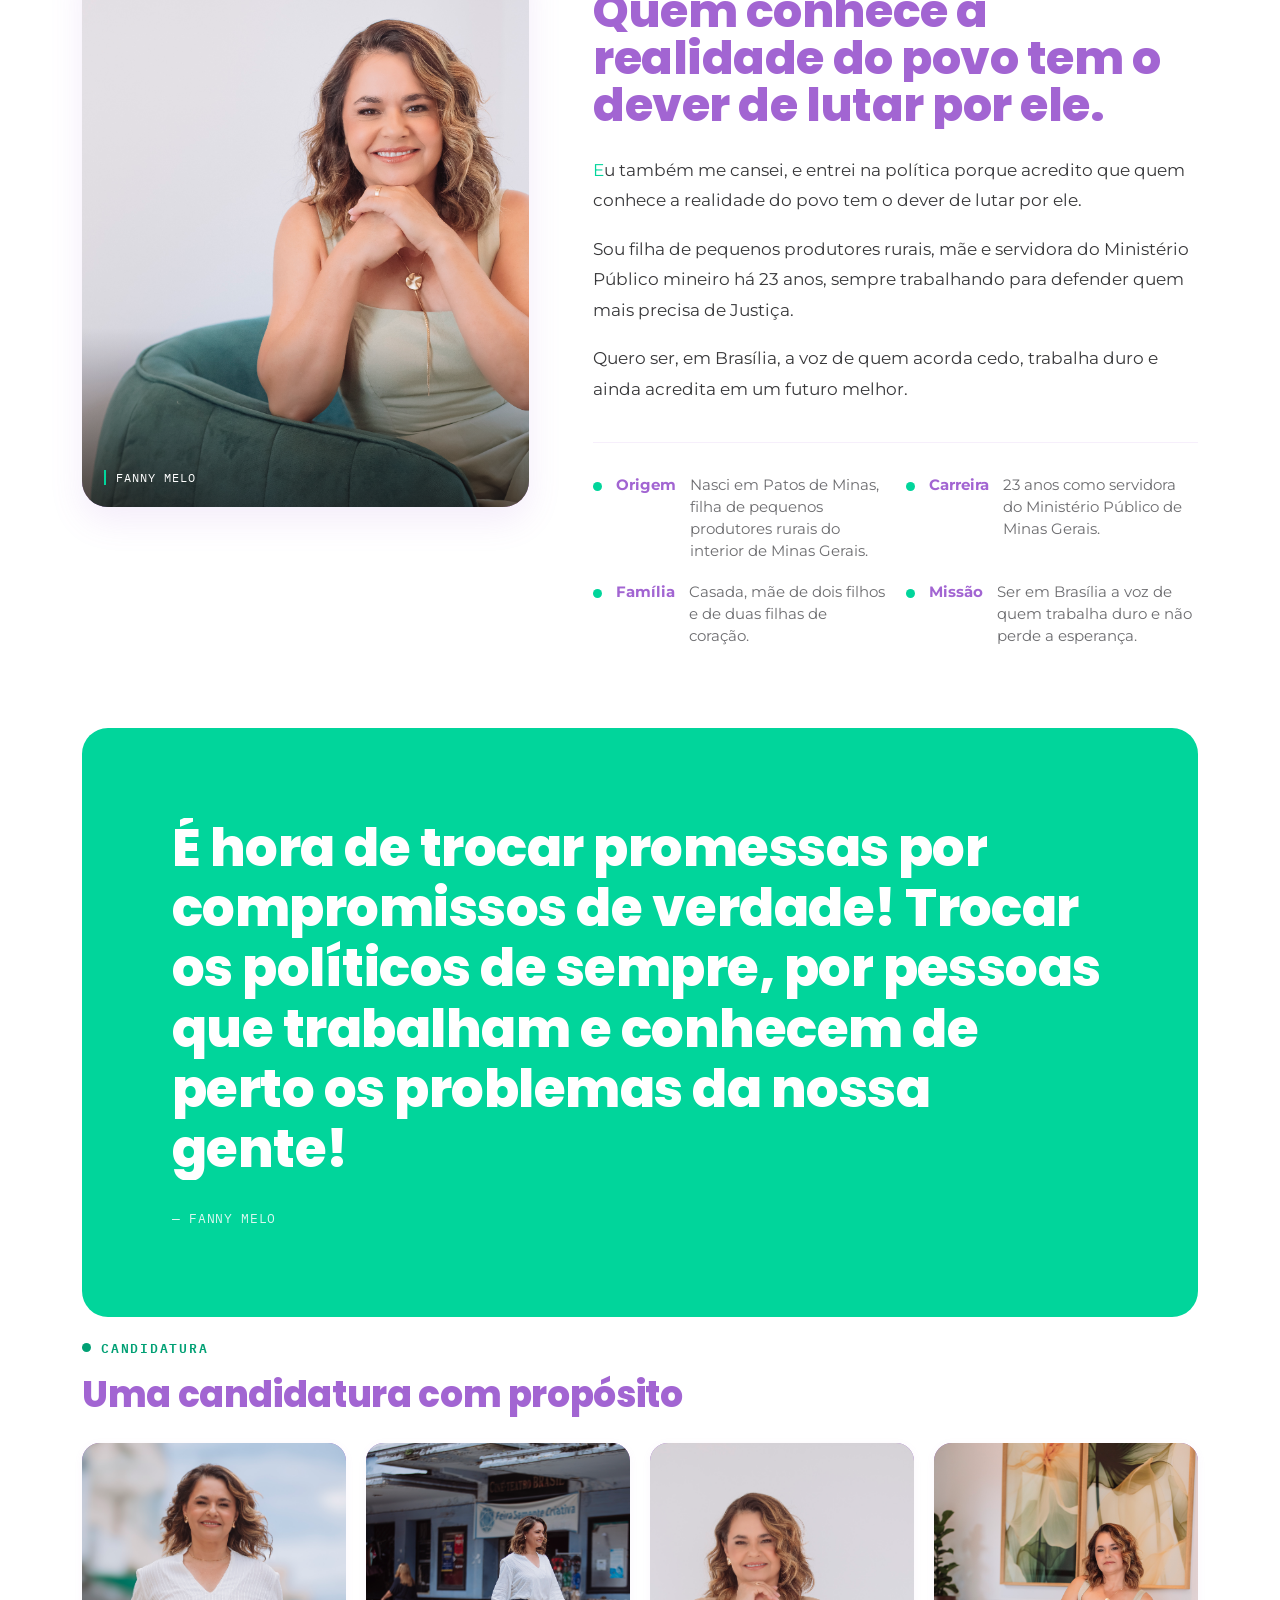
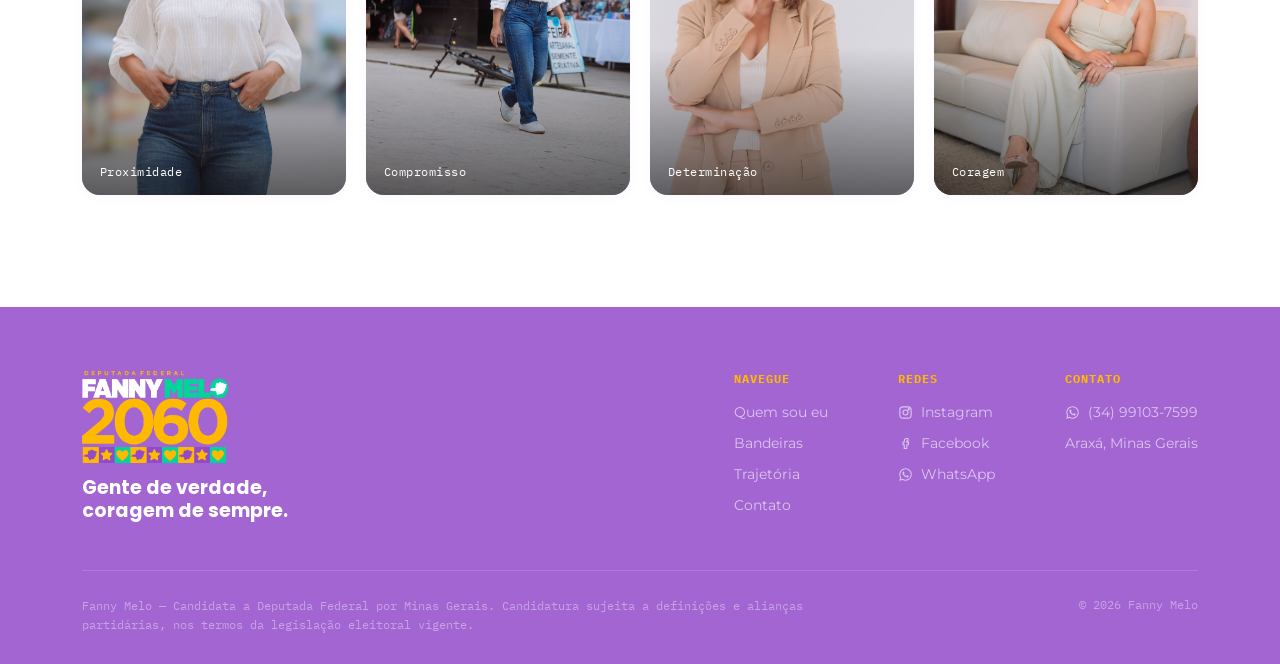
==== commit 6eb239cd: "Substituir logo e selo do menu por versão horizontal única O cabeçalho usava a logo quadrada espremi" ====
--- a/index.html
+++ b/index.html
@@ -18,8 +18,7 @@
 <!-- ============ NAV ============ -->
 <header class="nav">
   <a href="index.html" class="brand">
-    <img src="assets/logo-fanny-melo.png" alt="Fanny Melo" class="logo-img">
-    <span class="nav-ballot">Nº <b>2060</b></span>
+    <img src="assets/logo-nav-2060.png" alt="Fanny Melo, Deputada Federal, número 2060" class="logo-img nav-logo-wide">
   </a>
   <nav class="nav-links">
     <a href="index.html" class="active">Quem sou eu</a>
--- a/assets/site.css
+++ b/assets/site.css
@@ -104,6 +104,10 @@
 .logo-img{display:block;height:46px;width:auto;}
 .nav .logo-img{height:66px;}
 footer .logo-img{height:92px;}
+.nav .logo-img.nav-logo-wide{height:38px;}
+@media (max-width:900px){
+  .nav .logo-img.nav-logo-wide{height:30px;}
+}
 
 /* ============ NAV ============ */
 .nav{
@@ -560,6 +564,17 @@
   box-shadow:var(--shadow-warm);
 }
 .form-success p{font-size:15px;color:var(--grafite-2);line-height:1.6;max-width:320px;margin:0 auto 20px;}
+.form-success-message{
+  font-family:var(--mono);font-size:12.5px;color:var(--grafite);text-align:left;
+  background:var(--branco);border:1.5px solid var(--linha-clara);border-radius:var(--r-sm);
+  padding:14px 16px;white-space:pre-wrap;line-height:1.6;max-width:320px;margin:0 auto 20px;
+}
+.form-success-copy{
+  display:block;margin:0 auto 14px;font-family:var(--mono);font-size:12.5px;font-weight:600;
+  color:var(--laranja-escuro);background:var(--branco);border:1.5px solid var(--laranja);
+  border-radius:999px;padding:9px 20px;cursor:pointer;transition:background .2s ease,color .2s ease;
+}
+.form-success-copy:hover{background:var(--laranja);color:var(--branco);}
 .form-success-reset{
   font-family:var(--corpo);font-size:13.5px;font-weight:600;color:var(--laranja-escuro);
   background:none;border:none;cursor:pointer;text-decoration:underline;padding:4px;
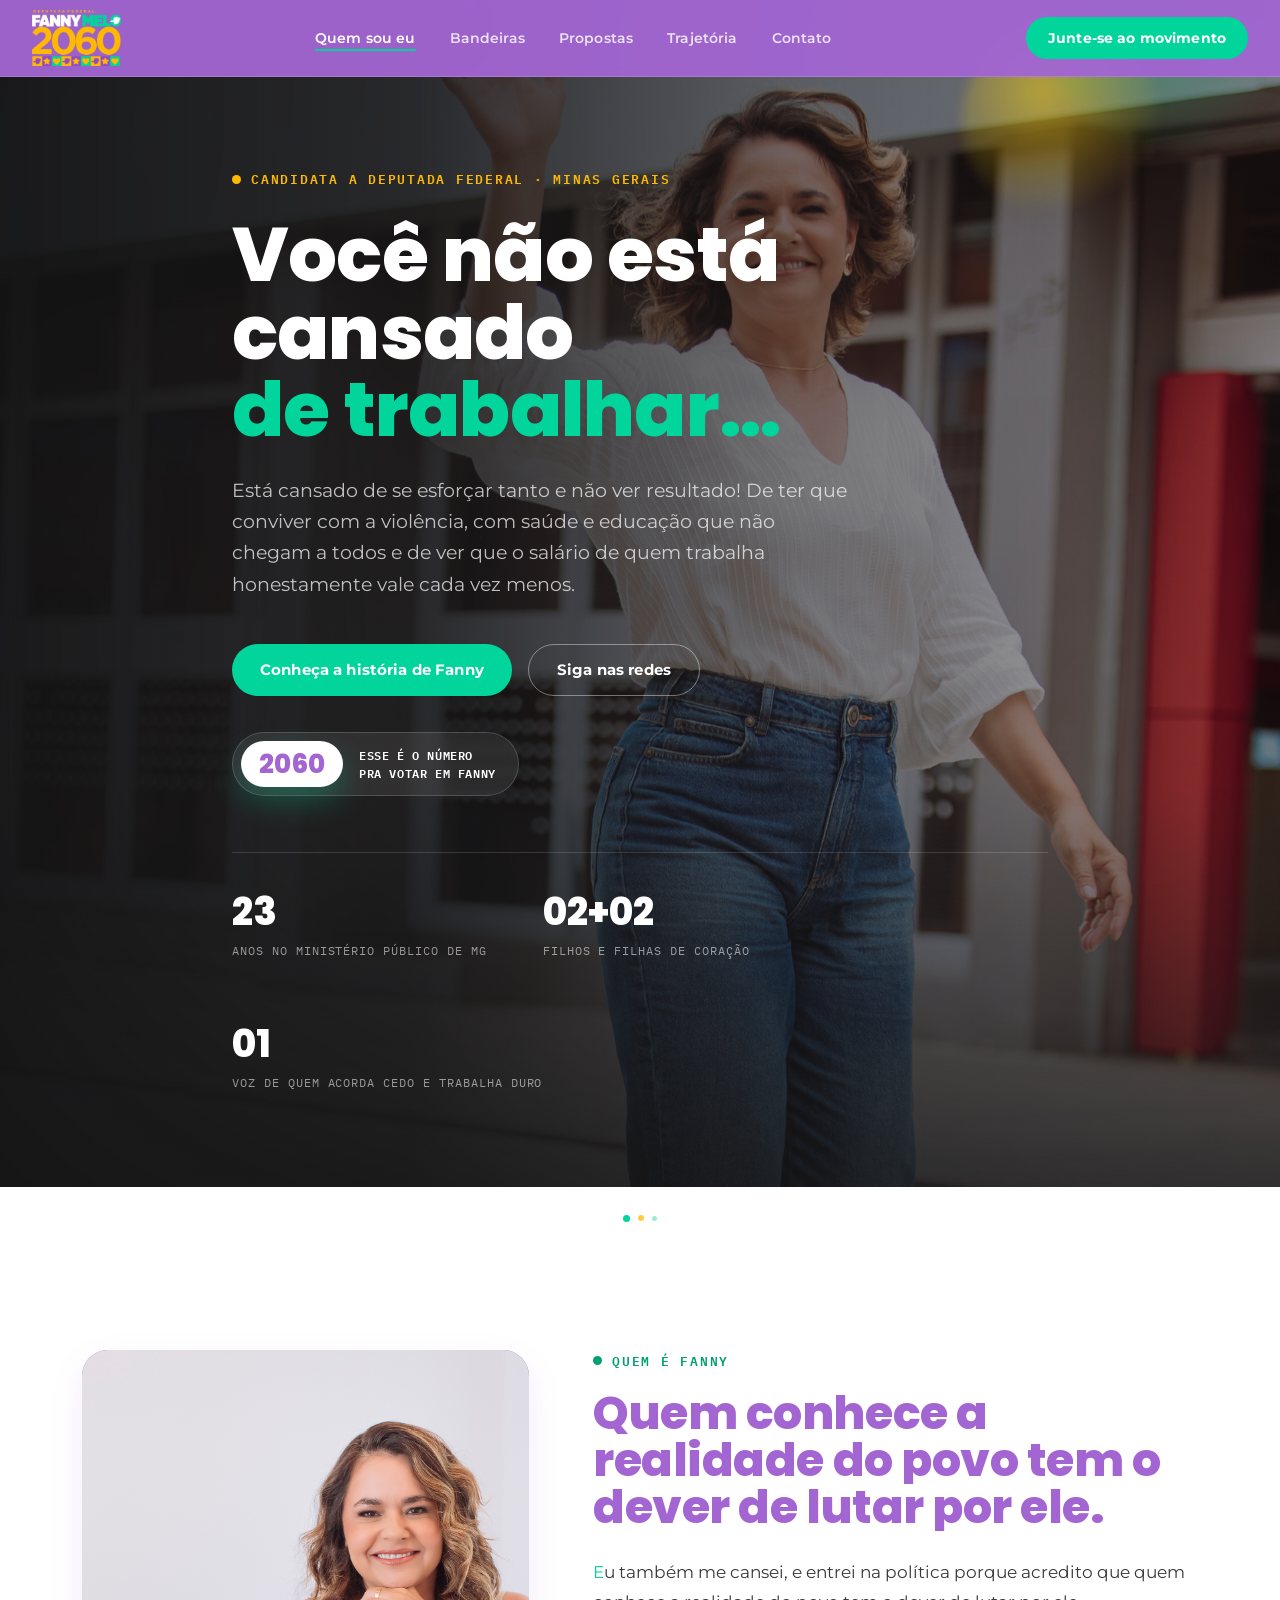
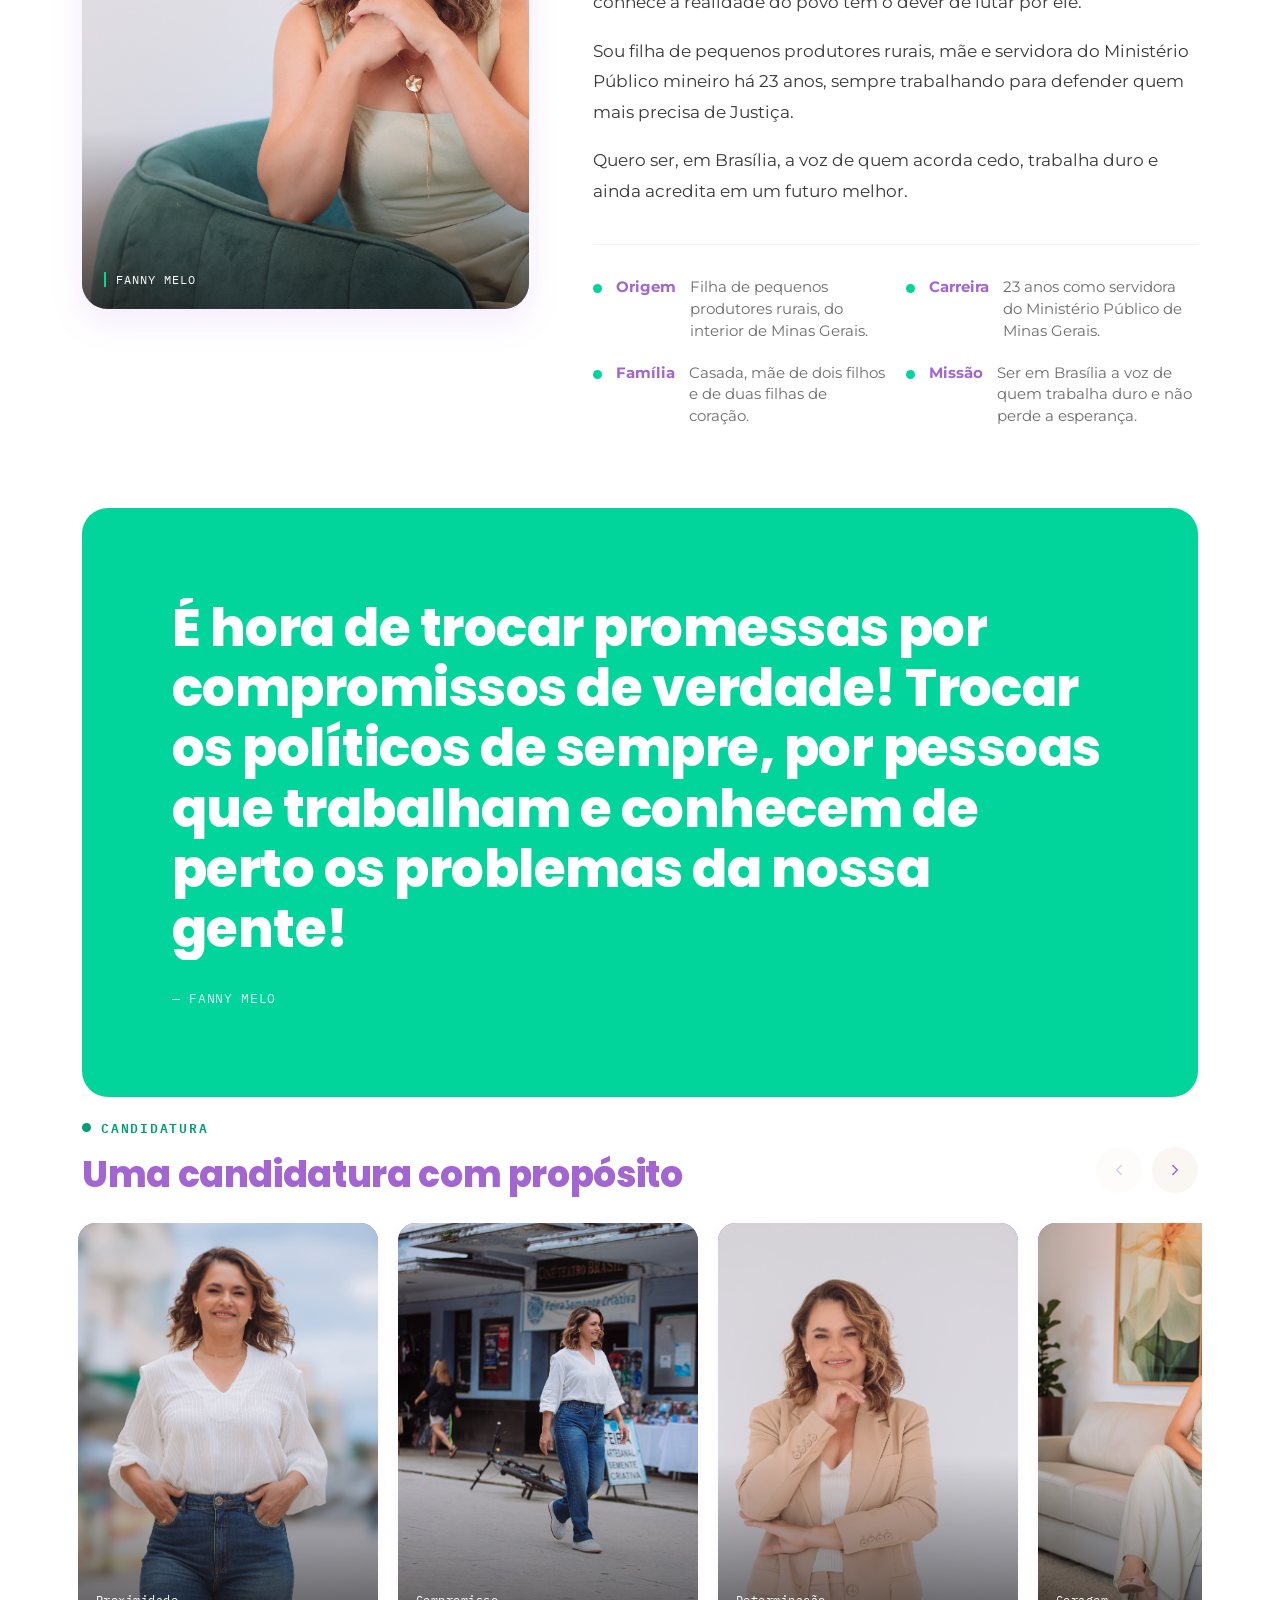
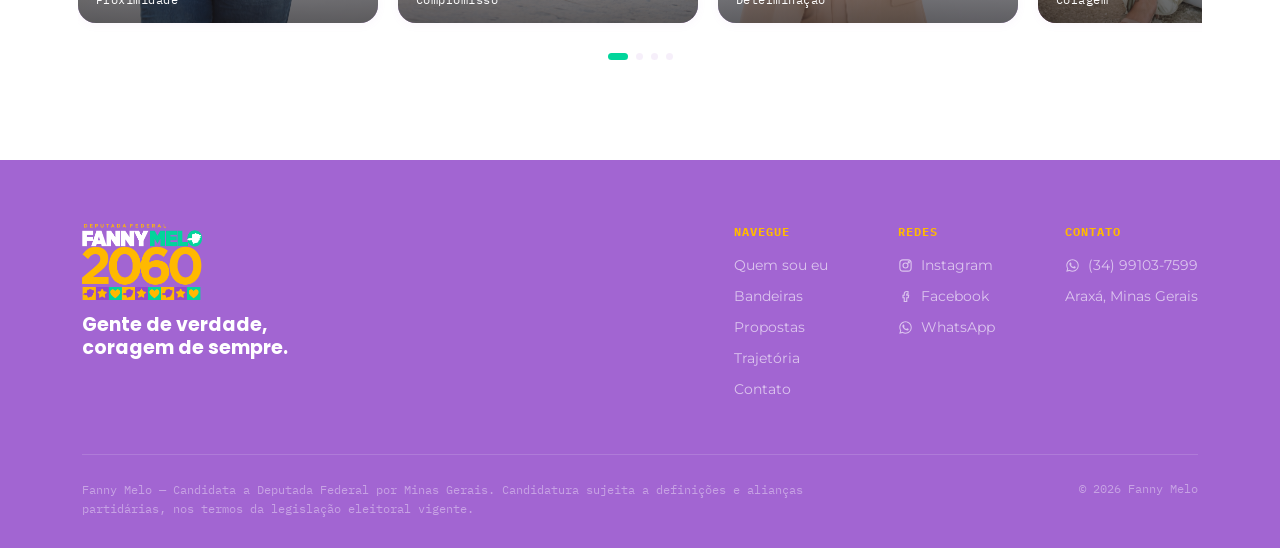
==== commit faf0e8a2: "Add Plano de Propostas page Adds a new "Propostas" page listing all 19 policy commitments from Fanny" ====
--- a/index.html
+++ b/index.html
@@ -18,11 +18,12 @@
 <!-- ============ NAV ============ -->
 <header class="nav">
   <a href="index.html" class="brand">
-    <img src="assets/logo-nav-2060.png" alt="Fanny Melo, Deputada Federal, número 2060" class="logo-img nav-logo-wide">
+    <img src="assets/logo-fanny-melo.png" alt="Fanny Melo" class="logo-img">
   </a>
   <nav class="nav-links">
     <a href="index.html" class="active">Quem sou eu</a>
     <a href="bandeiras.html">Bandeiras</a>
+    <a href="propostas.html">Propostas</a>
     <a href="trajetoria.html">Trajetória</a>
     <a href="contato.html">Contato</a>
   </nav>
@@ -33,9 +34,9 @@
 </header>
 
 <div class="mobile-panel" id="mobilePanel">
-  <span class="nav-ballot" style="margin-bottom:10px;">Nº <b>2060</b></span>
   <a href="index.html">Quem <span>sou</span> eu</a>
   <a href="bandeiras.html">Band<span>e</span>iras</a>
+  <a href="propostas.html">Prop<span>o</span>stas</a>
   <a href="trajetoria.html">Trajet<span>ó</span>ria</a>
   <a href="contato.html">Cont<span>a</span>to</a>
 </div>
@@ -60,30 +61,18 @@
       saúde e educação que não chegam a todos e de ver que o salário de quem trabalha honestamente
       vale cada vez menos.
     </p>
-    <p class="hero-flags reveal">Minhas duas bandeiras principais: <b>pessoas com deficiência</b> e <b>serviços públicos de qualidade</b>.</p>
     <div class="hero-ctas reveal">
-      <a href="#quem-e-fanny" class="btn btn-primary">Conheça a minha história</a>
+      <a href="#quem-e-fanny" class="btn btn-primary">Conheça a história de Fanny</a>
       <a href="contato.html#redes" class="btn btn-outline">Siga nas redes</a>
     </div>
-    <div class="hero-social reveal">
-      <a href="https://www.instagram.com/fannymelo.araxa/" target="_blank" rel="noopener" aria-label="Instagram">
-        <svg viewBox="0 0 24 24" fill="none" stroke="currentColor" stroke-width="1.8"><rect x="3" y="3" width="18" height="18" rx="5"/><circle cx="12" cy="12" r="4"/><circle cx="17.2" cy="6.8" r="1"/></svg>
-      </a>
-      <a href="https://www.facebook.com/fannymelo.araxa/" target="_blank" rel="noopener" aria-label="Facebook">
-        <svg viewBox="0 0 24 24" fill="none" stroke="currentColor" stroke-width="1.8"><path d="M14 8h2V4h-2a4 4 0 0 0-4 4v2H8v4h2v6h4v-6h2.5l.5-4H14V8z"/></svg>
-      </a>
-      <a href="https://wa.me/5534991037599" target="_blank" rel="noopener" aria-label="WhatsApp">
-        <svg viewBox="0 0 24 24" fill="currentColor"><path d="M12.04 2C6.58 2 2.13 6.45 2.13 11.91c0 1.75.46 3.45 1.32 4.95L2 22l5.25-1.38a9.9 9.9 0 0 0 4.79 1.22h.01c5.46 0 9.9-4.45 9.9-9.9 0-2.65-1.03-5.14-2.9-7.01A9.82 9.82 0 0 0 12.04 2m0 1.67c2.24 0 4.35.87 5.93 2.46a8.23 8.23 0 0 1 2.42 5.86c0 4.57-3.72 8.29-8.31 8.29a8.27 8.27 0 0 1-4.22-1.15l-.3-.18-3.12.82.83-3.04-.2-.31a8.2 8.2 0 0 1-1.27-4.4c0-4.58 3.73-8.35 8.24-8.35M8.53 7.33c-.16 0-.43.06-.66.31-.22.25-.87.85-.87 2.07 0 1.22.89 2.4 1.01 2.56.12.17 1.75 2.67 4.25 3.73.6.24 1.06.39 1.42.5.6.19 1.14.16 1.57.1.48-.07 1.46-.6 1.67-1.18.21-.58.21-1.07.14-1.18-.06-.1-.23-.16-.47-.28-.25-.12-1.46-.72-1.69-.8-.22-.08-.39-.12-.56.12-.16.25-.64.8-.78.97-.14.16-.29.18-.53.06-.25-.12-1.04-.38-1.98-1.22-.73-.65-1.23-1.46-1.37-1.7-.14-.25-.02-.38.11-.5.11-.11.25-.29.37-.43.12-.14.16-.25.24-.41.08-.17.04-.31-.02-.43-.06-.12-.56-1.36-.78-1.86-.2-.48-.4-.42-.56-.42h-.47Z"/></svg>
-      </a>
-    </div>
-    <a href="assets/santinho-2060.jpg" target="_blank" rel="noopener" class="ballot-card reveal" aria-label="Ver o santinho oficial da campanha, número 2060">
-      <img src="assets/santinho-2060.jpg" alt="Santinho da campanha: Fanny Melo, Deputada Federal, número 2060">
-    </a>
+    <div class="ballot-badge reveal">
+      <span class="ballot-num">2060</span>
+      <span class="ballot-txt">Esse é o número<br>pra votar em Fanny</span>
+    </div>
     <div class="hero-strip reveal">
       <div class="stat"><b><span class="count" data-count="23">0</span></b><span>Anos no Ministério Público de MG</span></div>
       <div class="stat"><b><span class="count" data-count="2" data-pad="2">00</span>+<span class="count" data-count="2" data-pad="2">00</span></b><span>Filhos e filhas de coração</span></div>
-      <div class="stat"><b>Casada</b><span>Compromisso com a família e com Minas</span></div>
-      <div class="stat"><b>Mestrado</b><span>Formação superior e pós-graduação</span></div>
+      <div class="stat"><b><span class="count" data-count="1" data-pad="2">00</span></b><span>Voz de quem acorda cedo e trabalha duro</span></div>
     </div>
   </div>
 </section>
@@ -98,7 +87,7 @@
       <span class="tag">Fanny Melo</span>
     </div>
     <div class="bio-text">
-      <div class="eyebrow reveal">Quem sou eu</div>
+      <div class="eyebrow reveal">Quem é Fanny</div>
       <h2 class="reveal" data-split>Quem conhece a realidade do povo tem o dever de lutar por ele.</h2>
       <p class="reveal first-word">
         Eu também me cansei, e entrei na política porque acredito que quem conhece a realidade do povo
@@ -113,7 +102,7 @@
       </p>
 
       <div class="bio-facts reveal">
-        <div><span class="dot-ic"></span><div><b>Origem</b><p>Nasci em Patos de Minas, filha de pequenos produtores rurais do interior de Minas Gerais.</p></div></div>
+        <div><span class="dot-ic"></span><div><b>Origem</b><p>Filha de pequenos produtores rurais, do interior de Minas Gerais.</p></div></div>
         <div><span class="dot-ic"></span><div><b>Carreira</b><p>23 anos como servidora do Ministério Público de Minas Gerais.</p></div></div>
         <div><span class="dot-ic"></span><div><b>Família</b><p>Casada, mãe de dois filhos e de duas filhas de coração.</p></div></div>
         <div><span class="dot-ic"></span><div><b>Missão</b><p>Ser em Brasília a voz de quem trabalha duro e não perde a esperança.</p></div></div>
@@ -144,6 +133,14 @@
         <div class="eyebrow">Candidatura</div>
         <h2 style="font-size:clamp(26px,3vw,36px);">Uma candidatura com propósito</h2>
       </div>
+      <div class="carousel-arrows reveal">
+        <button class="carousel-arrow" id="galPrev" aria-label="Foto anterior">
+          <svg width="18" height="18" viewBox="0 0 24 24" fill="none" stroke="currentColor" stroke-width="2" stroke-linecap="round" stroke-linejoin="round"><path d="M15 18l-6-6 6-6"/></svg>
+        </button>
+        <button class="carousel-arrow" id="galNext" aria-label="Próxima foto">
+          <svg width="18" height="18" viewBox="0 0 24 24" fill="none" stroke="currentColor" stroke-width="2" stroke-linecap="round" stroke-linejoin="round"><path d="M9 18l6-6-6-6"/></svg>
+        </button>
+      </div>
     </div>
     <div class="carousel">
       <div class="carousel-track" id="galTrack">
@@ -164,6 +161,9 @@
           <figcaption>Coragem</figcaption>
         </figure>
       </div>
+    </div>
+    <div class="carousel-dots-row">
+      <div class="carousel-dots" id="galDots"></div>
     </div>
   </div>
 </section>
@@ -181,6 +181,7 @@
           <h4>Navegue</h4>
           <a href="index.html">Quem sou eu</a>
           <a href="bandeiras.html">Bandeiras</a>
+          <a href="propostas.html">Propostas</a>
           <a href="trajetoria.html">Trajetória</a>
           <a href="contato.html">Contato</a>
         </div>
--- a/assets/site.css
+++ b/assets/site.css
@@ -101,13 +101,9 @@
 }
 
 /* ============ LOGO ============ */
-.logo-img{display:block;height:46px;width:auto;}
-.nav .logo-img{height:66px;}
-footer .logo-img{height:92px;}
-.nav .logo-img.nav-logo-wide{height:38px;}
-@media (max-width:900px){
-  .nav .logo-img.nav-logo-wide{height:30px;}
-}
+.logo-img{display:block;height:40px;width:auto;}
+.nav .logo-img{height:56px;}
+footer .logo-img{height:76px;}
 
 /* ============ NAV ============ */
 .nav{
@@ -210,38 +206,21 @@
 .btn-primary:hover{background:var(--dourado);color:var(--grafite);transform:translateY(-3px) scale(1.02);box-shadow:var(--shadow-warm);}
 .btn-outline{border:1.5px solid rgba(255,255,255,.4);color:var(--branco);}
 .btn-outline:hover{border-color:var(--branco);background:rgba(255,255,255,.08);transform:translateY(-3px) scale(1.02);}
-/* ============ SANTINHO Nº 2060 ============ */
-.ballot-card{
-  display:block;margin-top:36px;width:230px;max-width:60vw;
-  border-radius:var(--r-md);overflow:hidden;line-height:0;
-  box-shadow:0 0 0 0 rgba(255,185,1,.45), var(--shadow-md);
-  animation:ballotPulse 2.6s ease-in-out infinite;
-  transition:transform .25s cubic-bezier(.2,.8,.3,1.2);
-}
-.ballot-card:hover{transform:translateY(-4px) scale(1.02);}
-.ballot-card img{width:100%;display:block;}
-@keyframes ballotPulse{
-  0%,100%{box-shadow:0 0 0 0 rgba(255,185,1,.45), var(--shadow-md);}
-  50%{box-shadow:0 0 0 10px rgba(255,185,1,0), var(--shadow-md);}
-}
-@media (prefers-reduced-motion: reduce){.ballot-card{animation:none;}}
-
-/* ============ SELO Nº 2060 (NAV) ============ */
-.nav-ballot{
-  display:inline-flex;align-items:center;gap:6px;
-  background:rgba(255,255,255,.16);border:1px solid rgba(255,255,255,.3);
-  backdrop-filter:blur(6px);
-  padding:5px 8px 5px 14px;border-radius:var(--r-pill);
-  font-family:var(--mono);font-size:10.5px;font-weight:600;color:var(--branco);
-  text-transform:uppercase;letter-spacing:.04em;
-}
-.nav-ballot b{
-  font-family:var(--display);font-weight:800;font-size:15px;color:var(--grafite);
-  background:var(--branco);padding:4px 10px;border-radius:var(--r-pill);line-height:1;
-}
-@media (max-width:640px){
-  .nav-ballot{padding:4px 6px 4px 10px;font-size:9px;}
-  .nav-ballot b{font-size:13px;padding:3px 8px;}
+/* ============ SELO Nº 2060 ============ */
+.ballot-badge{
+  display:inline-flex;align-items:center;gap:16px;
+  margin-top:36px;padding:8px;
+  background:rgba(255,255,255,.08);border:1.5px solid rgba(255,255,255,.16);
+  border-radius:var(--r-pill);backdrop-filter:blur(6px);
+}
+.ballot-badge .ballot-num{
+  font-family:var(--display);font-weight:800;font-size:26px;color:var(--grafite);
+  background:var(--branco);padding:10px 18px;border-radius:var(--r-pill);
+  box-shadow:var(--shadow-warm);letter-spacing:.01em;line-height:1;
+}
+.ballot-badge .ballot-txt{
+  font-family:var(--mono);font-size:12px;font-weight:600;color:var(--branco);
+  line-height:1.5;text-transform:uppercase;letter-spacing:.05em;padding-right:14px;
 }
 
 .hero-strip{
@@ -255,16 +234,6 @@
   font-family:var(--mono);font-size:12px;color:rgba(255,255,255,.55);
   text-transform:uppercase;letter-spacing:.08em;
 }
-.hero-flags{margin-top:18px;font-family:var(--corpo);font-size:15px;font-weight:600;color:var(--dourado);}
-.hero-flags b{color:var(--branco);}
-.hero-social{display:flex;gap:12px;margin-top:20px;}
-.hero-social a{
-  width:40px;height:40px;border-radius:50%;background:rgba(255,255,255,.12);
-  display:flex;align-items:center;justify-content:center;color:var(--branco);
-  transition:background .2s ease, transform .2s ease;
-}
-.hero-social a:hover{background:var(--laranja);transform:translateY(-2px);}
-.hero-social svg{width:18px;height:18px;}
 
 /* ============ divider ============ */
 .divider{display:flex;justify-content:center;align-items:center;gap:8px;padding:28px 0;}
@@ -345,21 +314,7 @@
 }
 
 /* ============ BANDEIRAS ============ */
-.flags-highlight{padding:0 0 64px;background:var(--off-white);}
-.flags-highlight-grid{display:grid;grid-template-columns:1fr 1fr;gap:22px;}
-.flag-main-card{
-  background:var(--grafite);color:var(--branco);padding:38px 34px;border-radius:var(--r-lg);
-  box-shadow:var(--shadow-md);position:relative;overflow:hidden;
-}
-.flag-main-card .tag-principal{
-  font-family:var(--mono);font-size:11px;color:var(--dourado);text-transform:uppercase;
-  letter-spacing:.1em;display:inline-block;margin-bottom:14px;
-}
-.flag-main-card h3{font-family:var(--display);font-size:24px;font-weight:800;margin-bottom:12px;}
-.flag-main-card p{font-size:15px;line-height:1.7;color:rgba(255,255,255,.75);}
-@media (max-width:900px){.flags-highlight-grid{grid-template-columns:1fr;}}
-
-.pillars{padding:20px 0 100px;background:var(--off-white);}
+.pillars{padding:80px 0 100px;background:var(--off-white);}
 .section-head{max-width:680px;margin-bottom:56px;}
 .section-head .eyebrow{color:var(--laranja-escuro);margin-bottom:18px;}
 .section-head h2{font-size:clamp(30px,3.8vw,46px);color:var(--grafite);}
@@ -393,15 +348,15 @@
 .gallery-head-row{display:flex;justify-content:space-between;align-items:flex-end;gap:24px;flex-wrap:wrap;margin-bottom:30px;}
 .carousel{position:relative;}
 .carousel-track{
-  display:grid;grid-template-columns:repeat(4,1fr);gap:20px;
+  display:flex;gap:20px;overflow-x:auto;scroll-snap-type:x mandatory;
   padding:4px 4px 12px;margin:-4px -4px 0;
-}
+  scrollbar-width:none;-ms-overflow-style:none;
+}
+.carousel-track::-webkit-scrollbar{display:none;}
 .carousel-track figure{
-  position:relative;overflow:hidden;margin:0;aspect-ratio:3/4;
-  background:var(--grafite);border-radius:var(--r-md);box-shadow:var(--shadow-sm);
-}
-@media (max-width:900px){.carousel-track{grid-template-columns:repeat(2,1fr);}}
-@media (max-width:480px){.carousel-track{gap:12px;}}
+  position:relative;flex:0 0 auto;width:min(78vw,300px);aspect-ratio:3/4;overflow:hidden;margin:0;
+  background:var(--grafite);border-radius:var(--r-md);box-shadow:var(--shadow-sm);scroll-snap-align:start;
+}
 .carousel-track img{
   width:100%;height:100%;object-fit:cover;display:block;
   transition:transform .6s cubic-bezier(.2,.7,.2,1);
@@ -429,6 +384,91 @@
 .carousel-dots span{width:7px;height:7px;border-radius:50%;background:var(--linha-clara);transition:.25s ease;}
 .carousel-dots span.active{background:var(--laranja);width:20px;border-radius:var(--r-pill);}
 @media (max-width:640px){.carousel-arrows{display:none;}}
+
+/* ============ PROPOSTAS (accordion) ============ */
+.propostas-section{padding:80px 0 100px;background:var(--off-white);}
+
+.accordion{margin-top:52px;display:flex;flex-direction:column;gap:14px;}
+.acc-item{
+  background:var(--branco);border-radius:var(--r-md);box-shadow:var(--shadow-sm);
+  border:1px solid var(--linha-clara);overflow:hidden;
+}
+.acc-trigger{
+  width:100%;display:flex;align-items:center;gap:18px;
+  padding:22px 24px;background:none;border:none;cursor:pointer;text-align:left;
+}
+.acc-num{
+  font-family:var(--mono);font-size:13px;font-weight:700;color:var(--laranja-escuro);
+  background:var(--laranja-fumo);width:38px;height:38px;border-radius:50%;
+  display:flex;align-items:center;justify-content:center;flex-shrink:0;
+}
+.acc-title{
+  flex:1;font-family:var(--display);font-size:16.5px;font-weight:700;
+  color:var(--grafite);line-height:1.35;
+}
+.acc-icon{
+  position:relative;width:26px;height:26px;border-radius:50%;background:var(--off-white);
+  flex-shrink:0;transition:transform .3s cubic-bezier(.2,.7,.2,1), background .25s ease;
+}
+.acc-icon::before,.acc-icon::after{
+  content:"";position:absolute;top:50%;left:50%;background:var(--grafite-3);
+  transition:background .25s ease;
+}
+.acc-icon::before{width:10px;height:2px;transform:translate(-50%,-50%);}
+.acc-icon::after{width:2px;height:10px;transform:translate(-50%,-50%);}
+.acc-item.open .acc-icon{background:var(--laranja);transform:rotate(45deg);}
+.acc-item.open .acc-icon::before,.acc-item.open .acc-icon::after{background:var(--branco);}
+
+.acc-panel{display:grid;grid-template-rows:0fr;transition:grid-template-rows .4s cubic-bezier(.2,.7,.2,1);}
+.acc-item.open .acc-panel{grid-template-rows:1fr;}
+.acc-panel-inner{overflow:hidden;min-height:0;}
+.acc-panel-inner > *{padding-left:24px;padding-right:24px;}
+.acc-panel-inner ul{padding-bottom:26px;padding-top:2px;display:flex;flex-direction:column;gap:11px;}
+.acc-panel-inner li{
+  position:relative;padding-left:20px !important;font-size:14.5px;color:var(--grafite-2);line-height:1.65;
+}
+.acc-panel-inner li::before{
+  content:"";position:absolute;left:0;top:8px;width:6px;height:6px;border-radius:50%;background:var(--laranja);
+}
+.acc-lead{font-size:14.5px;color:var(--grafite-3);line-height:1.7;padding-bottom:16px;}
+.acc-closing{
+  font-family:var(--display);font-weight:700;font-size:14.5px;color:var(--grafite);
+  border-top:1px solid var(--linha-clara);padding-top:16px;padding-bottom:22px;line-height:1.5;
+}
+
+@media (max-width:640px){
+  .acc-trigger{padding:18px 16px;gap:12px;}
+  .acc-title{font-size:15px;}
+  .acc-panel-inner > *{padding-left:16px;padding-right:16px;}
+}
+
+/* ============ BLOCO DE COMPROMISSO ============ */
+.commitment-wrap{padding:0 0 100px;background:var(--off-white);}
+.commitment{
+  background:var(--laranja);color:var(--branco);
+  padding:70px 64px;border-radius:var(--r-lg);position:relative;overflow:hidden;
+}
+.commitment .eyebrow{color:var(--branco);opacity:.85;margin-bottom:20px;}
+.commitment h2{font-size:clamp(26px,3.4vw,42px);color:var(--branco);max-width:720px;margin-bottom:20px;}
+.commitment > p{font-size:16px;line-height:1.75;color:rgba(255,255,255,.9);max-width:680px;margin-bottom:4px;}
+.commitment-list{margin:28px 0 34px;display:flex;flex-direction:column;gap:12px;}
+.commitment-list li{
+  position:relative;padding-left:26px;font-family:var(--corpo);font-weight:600;
+  font-size:15.5px;color:var(--branco);
+}
+.commitment-list li::before{content:"✓";position:absolute;left:0;top:0;font-weight:800;}
+.commitment-ctas{display:flex;gap:16px;flex-wrap:wrap;margin-bottom:38px;}
+.commitment .btn-outline{border-color:rgba(255,255,255,.5);}
+.commitment .btn-outline:hover{border-color:var(--branco);background:rgba(255,255,255,.14);}
+.commitment blockquote{
+  font-family:var(--display);font-weight:800;font-size:clamp(19px,2.4vw,26px);
+  border-top:1px solid rgba(255,255,255,.25);padding-top:28px;max-width:640px;
+}
+.commitment cite{
+  display:block;margin-top:14px;font-style:normal;font-family:var(--mono);
+  font-size:12px;letter-spacing:.05em;text-transform:uppercase;color:rgba(255,255,255,.8);
+}
+@media (max-width:640px){.commitment{padding:44px 24px;}}
 
 /* ============ TRAJETÓRIA ============ */
 .timeline-section{background:var(--grafite);color:var(--branco);padding:100px 0;}
@@ -564,17 +604,6 @@
   box-shadow:var(--shadow-warm);
 }
 .form-success p{font-size:15px;color:var(--grafite-2);line-height:1.6;max-width:320px;margin:0 auto 20px;}
-.form-success-message{
-  font-family:var(--mono);font-size:12.5px;color:var(--grafite);text-align:left;
-  background:var(--branco);border:1.5px solid var(--linha-clara);border-radius:var(--r-sm);
-  padding:14px 16px;white-space:pre-wrap;line-height:1.6;max-width:320px;margin:0 auto 20px;
-}
-.form-success-copy{
-  display:block;margin:0 auto 14px;font-family:var(--mono);font-size:12.5px;font-weight:600;
-  color:var(--laranja-escuro);background:var(--branco);border:1.5px solid var(--laranja);
-  border-radius:999px;padding:9px 20px;cursor:pointer;transition:background .2s ease,color .2s ease;
-}
-.form-success-copy:hover{background:var(--laranja);color:var(--branco);}
 .form-success-reset{
   font-family:var(--corpo);font-size:13.5px;font-weight:600;color:var(--laranja-escuro);
   background:none;border:none;cursor:pointer;text-decoration:underline;padding:4px;
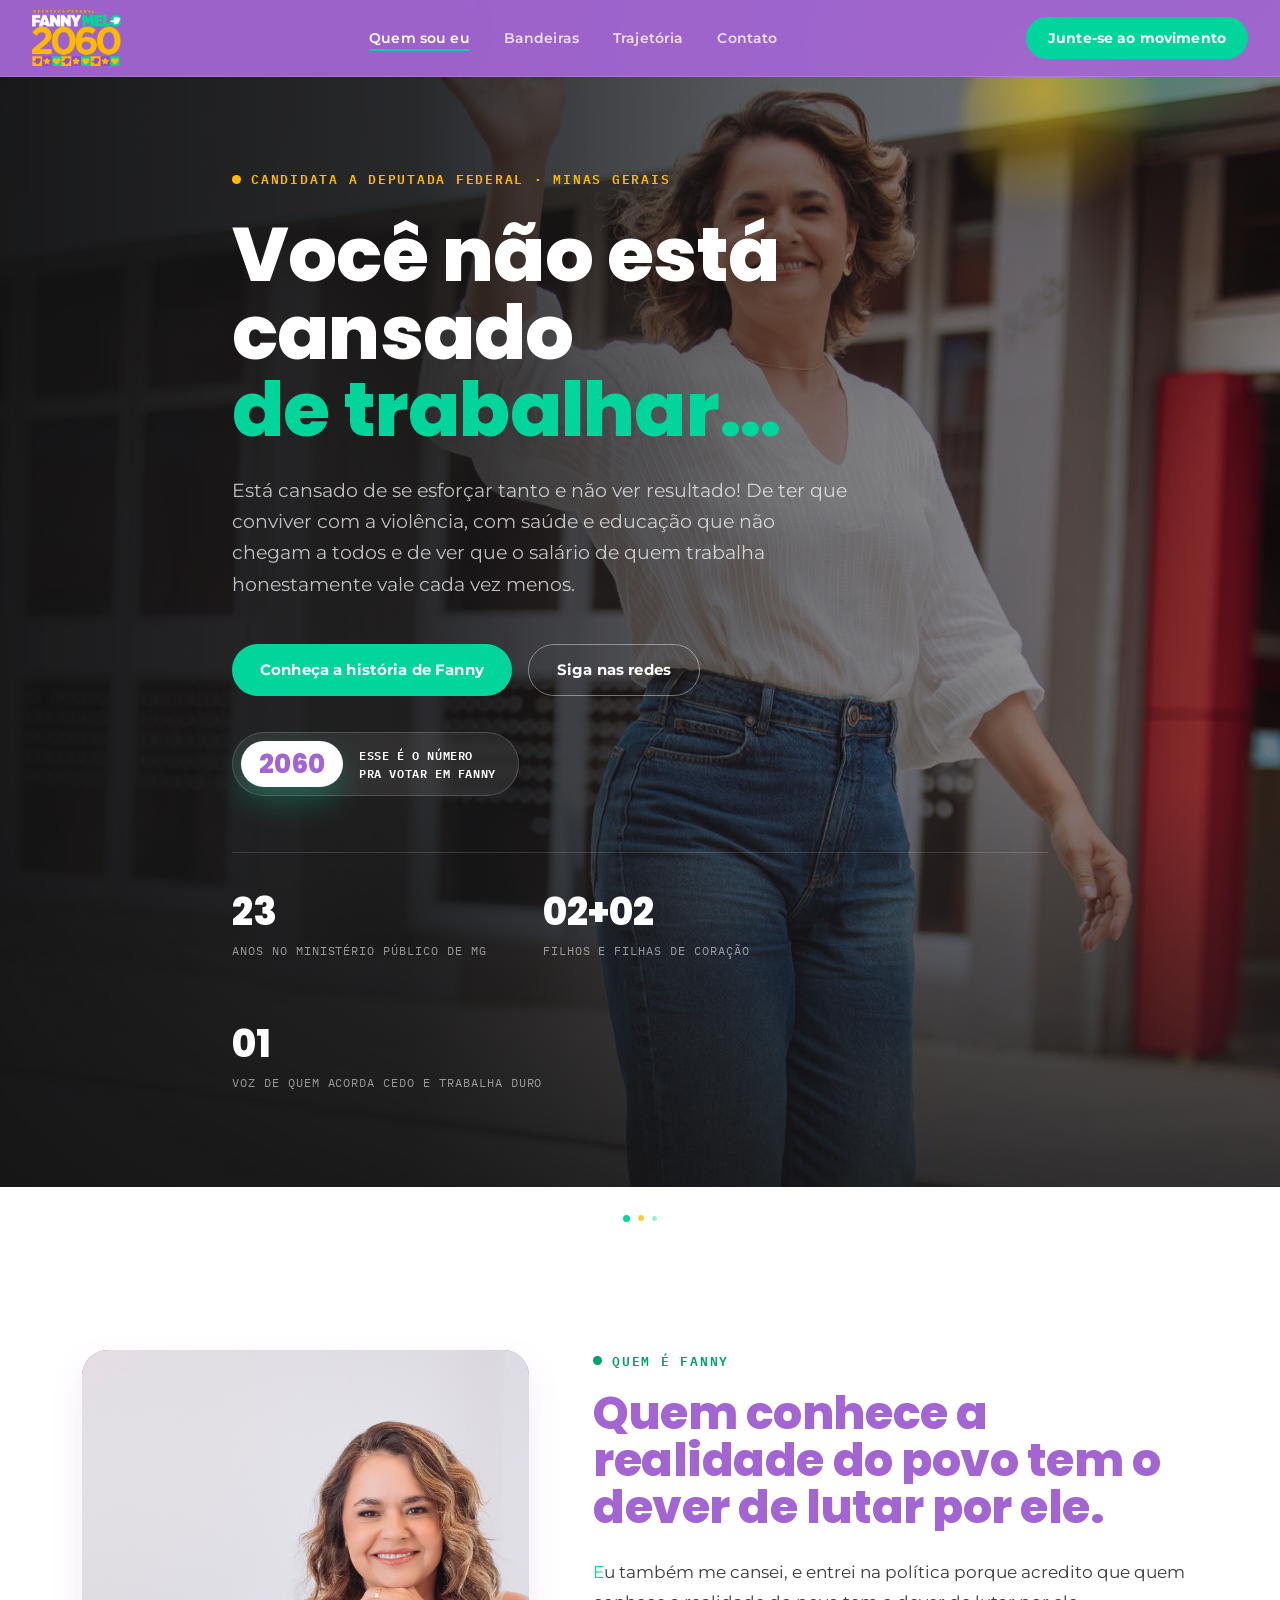
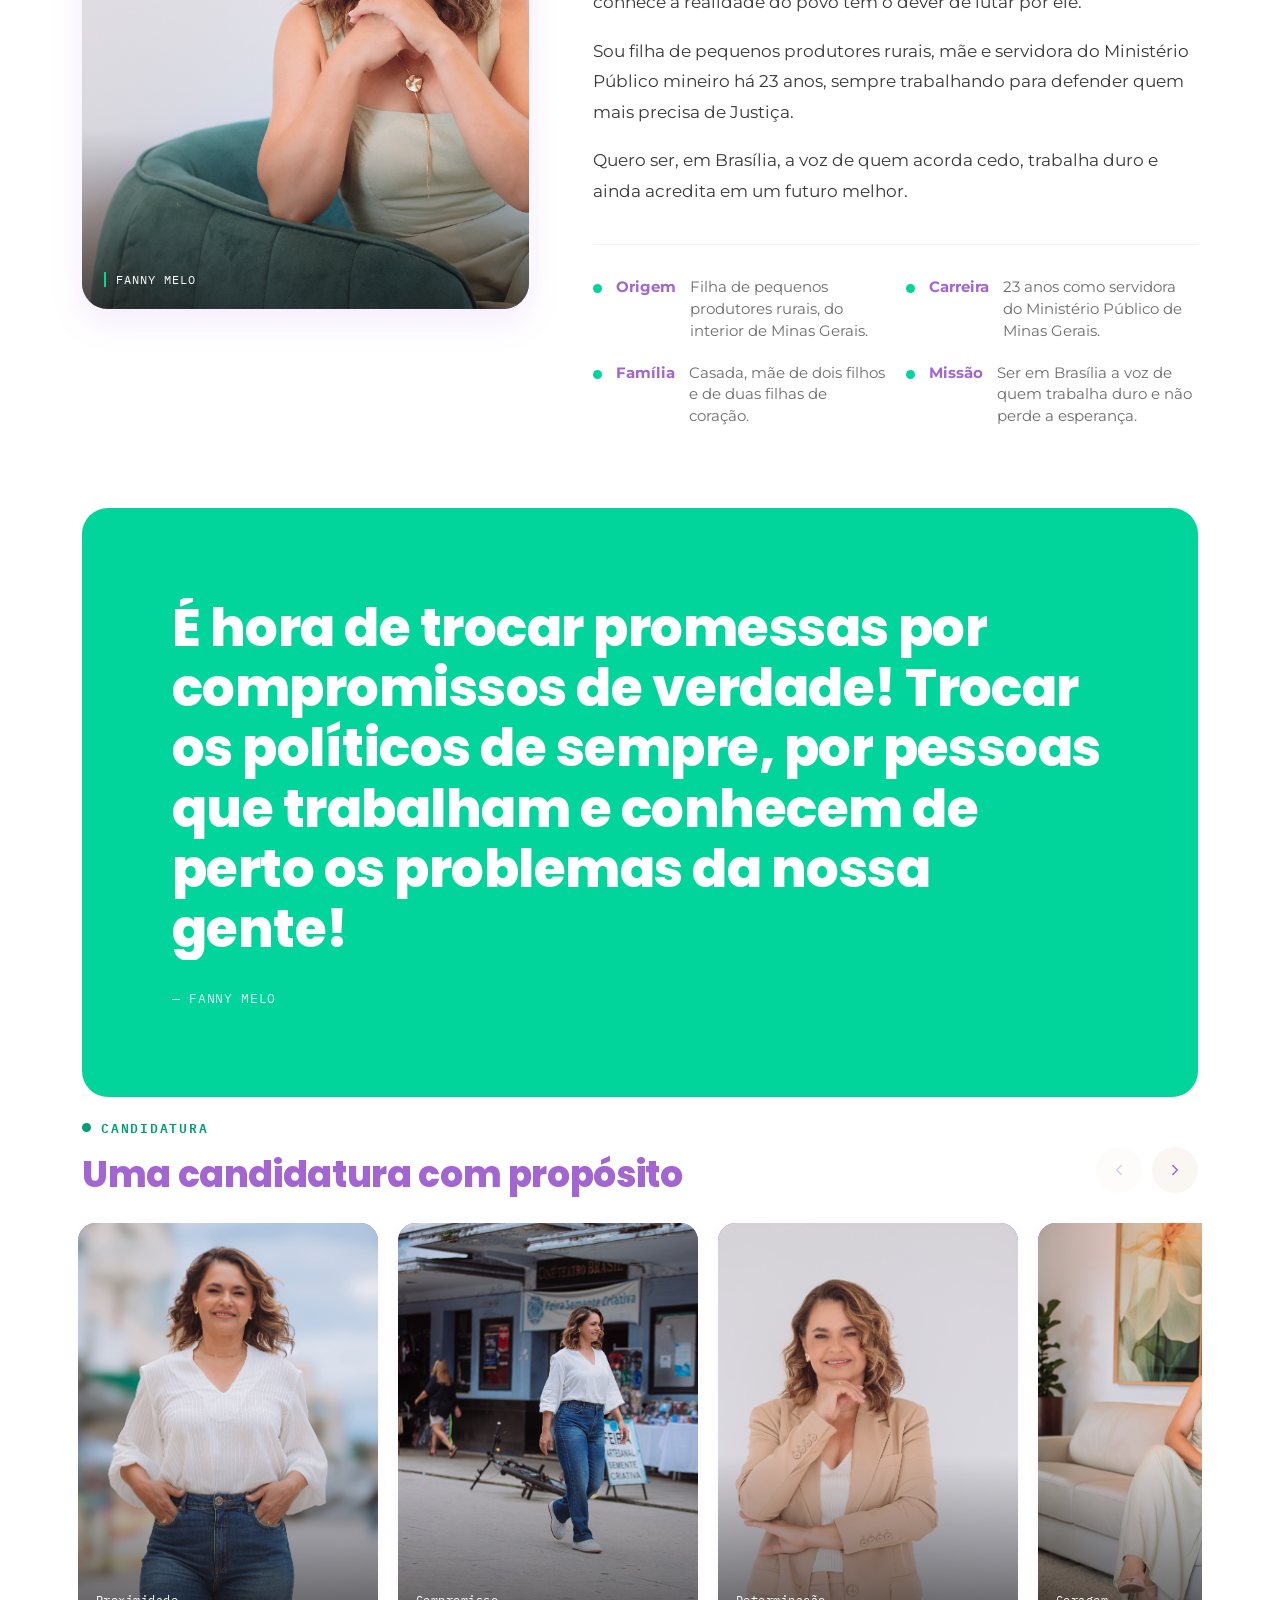
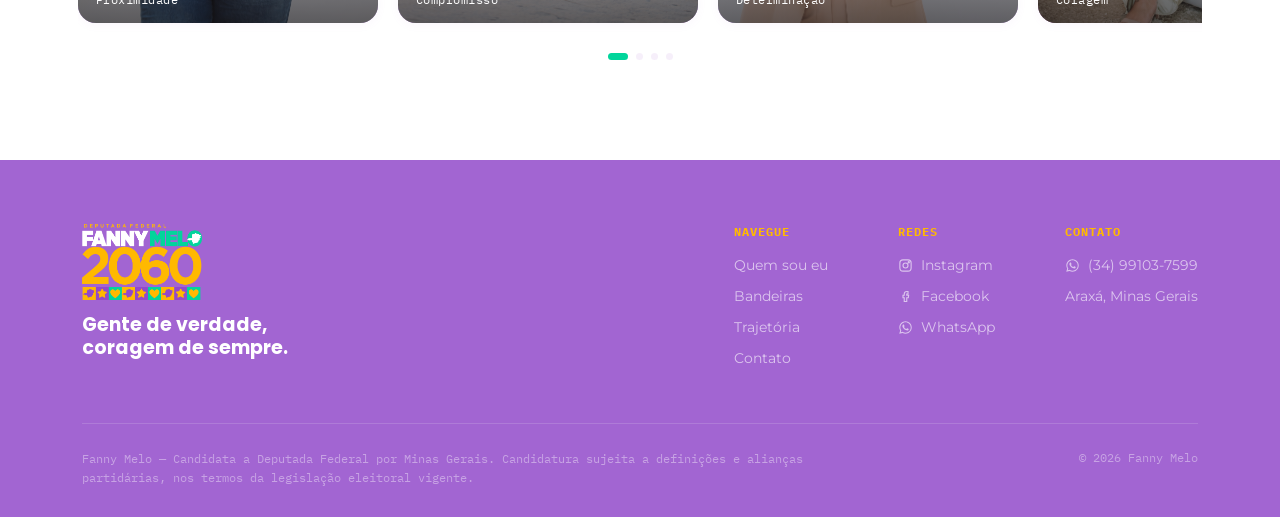
==== commit d6071025: "Deixar página de Propostas fora da navegação principal Remove os links para propostas.html do menu, " ====
--- a/index.html
+++ b/index.html
@@ -23,7 +23,6 @@
   <nav class="nav-links">
     <a href="index.html" class="active">Quem sou eu</a>
     <a href="bandeiras.html">Bandeiras</a>
-    <a href="propostas.html">Propostas</a>
     <a href="trajetoria.html">Trajetória</a>
     <a href="contato.html">Contato</a>
   </nav>
@@ -36,7 +35,6 @@
 <div class="mobile-panel" id="mobilePanel">
   <a href="index.html">Quem <span>sou</span> eu</a>
   <a href="bandeiras.html">Band<span>e</span>iras</a>
-  <a href="propostas.html">Prop<span>o</span>stas</a>
   <a href="trajetoria.html">Trajet<span>ó</span>ria</a>
   <a href="contato.html">Cont<span>a</span>to</a>
 </div>
@@ -181,7 +179,6 @@
           <h4>Navegue</h4>
           <a href="index.html">Quem sou eu</a>
           <a href="bandeiras.html">Bandeiras</a>
-          <a href="propostas.html">Propostas</a>
           <a href="trajetoria.html">Trajetória</a>
           <a href="contato.html">Contato</a>
         </div>
